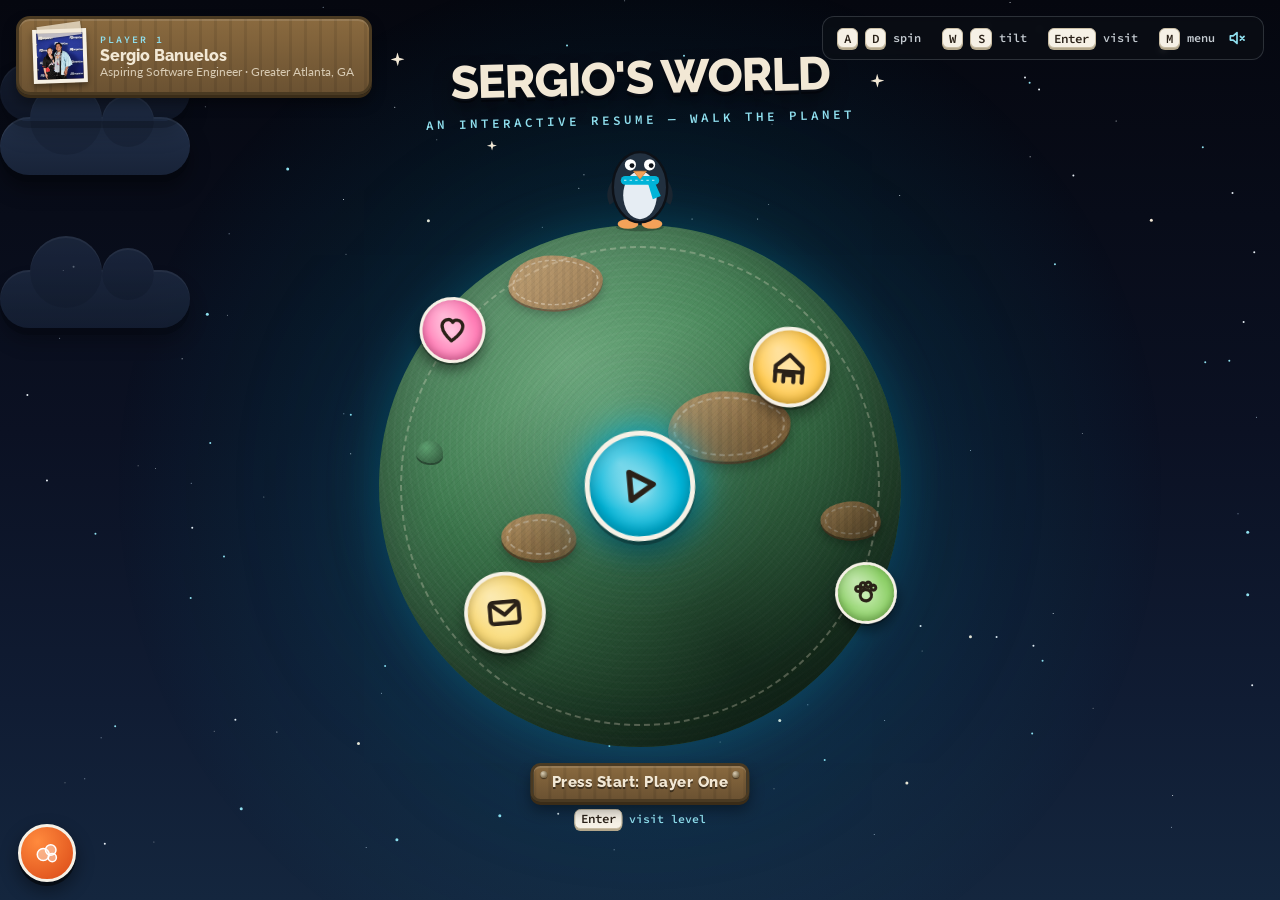
==== resume-world.html @ 4981cae7 "Wire live Formspree endpoint and update repo links to resume-v2 Co-Authored-By: Claude Fable 5 <nore" ====
<!DOCTYPE html>
<html lang="en">
<head>
  <meta charset="UTF-8" />
  <meta name="viewport" content="width=device-width, initial-scale=1.0" />
  <title>Sergio's World — An Interactive Résumé</title>
  <link rel="preconnect" href="https://fonts.googleapis.com" />
  <link rel="preconnect" href="https://fonts.gstatic.com" crossorigin />
  <link href="https://fonts.googleapis.com/css2?family=Raleway:wght@700;800&family=Lato:wght@400;700&family=Source+Code+Pro:wght@400;600&display=swap" rel="stylesheet" />
  <style>
  /* =====================================================
     SERGIO'S WORLD — a LittleBigPlanet-style resume menu
     Vanilla HTML/CSS/JS. One file. No frameworks.
     ===================================================== */

  :root {
    /* night sky */
    --sky-zenith: #05070f;
    --sky-mid: #0b1123;
    --sky-low: #101c33;
    --sky-horizon: #14263e;
    /* craft materials */
    --felt-light: #57a06b;
    --felt-mid: #3e7c4f;
    --felt-dark: #2f5d3c;
    --felt-deepest: #1f4029;
    --kraft-light: #c9a36b;
    --kraft-mid: #a5804f;
    --kraft-dark: #8a6a3f;
    --kraft-edge: #5c4629;
    --wood-light: #8a6a3f;
    --wood-dark: #6b5232;
    --wood-border: #4a3a22;
    --paper: #f6f1e6;
    --paper-aged: #f2e8d5;
    --thread: #efe3c8;
    --ink: #2a2118;
    --ink-soft: #4a3f30;
    /* brand */
    --accent-cyan: #00b4d8;
    --accent-light: #90e0ef;
    --text-primary: #e6edf3;
    --font-heading: 'Raleway', Verdana, sans-serif;
    --font-body: 'Lato', Arial, sans-serif;
    --font-mono: 'Source Code Pro', Consolas, monospace;
    /* geometry — the globe is a floating centerpiece */
    --globe-d: clamp(280px, 58vmin, 620px);   /* globe diameter */
    --gy: 54vh;                               /* globe center Y */
  }

  * { box-sizing: border-box; margin: 0; padding: 0; }

  html, body { height: 100%; }

  body {
    font-family: var(--font-body);
    color: var(--text-primary);
    background: linear-gradient(180deg, var(--sky-zenith) 0%, var(--sky-mid) 48%, var(--sky-low) 78%, var(--sky-horizon) 100%);
    overflow: hidden;
  }

  button { font: inherit; color: inherit; background: none; border: none; cursor: pointer; }
  img { max-width: 100%; display: block; }
  a { color: var(--accent-cyan); }

  .sr-only {
    position: absolute; width: 1px; height: 1px;
    overflow: hidden; clip: rect(0 0 0 0); white-space: nowrap;
  }

  /* ============ SKY ============ */

  .sky-glow {
    position: fixed; left: 50%; top: var(--gy);
    width: calc(var(--globe-d) * 2.1); height: calc(var(--globe-d) * 2.1);
    transform: translate(-50%, -50%);
    border-radius: 50%;
    background: radial-gradient(circle at 50% 50%, rgba(0,180,216,.20) 0%, rgba(0,180,216,.07) 42%, transparent 68%);
    pointer-events: none; z-index: 1;
  }

  .stars { position: fixed; inset: 0; pointer-events: none; z-index: 0; }
  .star-layer { position: absolute; top: 0; left: 0; border-radius: 50%; }
  .star-s { width: 1px; height: 1px; }
  .star-m { width: 2px; height: 2px; animation: twinkle 4.2s ease-in-out infinite alternate; }
  .star-l { width: 3px; height: 3px; animation: twinkle 3.1s ease-in-out -1.6s infinite alternate; }
  @keyframes twinkle { from { opacity: 1; } to { opacity: .5; } }

  .cloud {
    position: fixed; width: 190px; height: 58px; border-radius: 40px;
    background: linear-gradient(180deg, #223049 0%, #182338 100%);
    box-shadow: inset 0 2px 0 rgba(255,255,255,.07), 0 7px 0 rgba(5,8,15,.55), 0 14px 20px rgba(0,0,0,.35);
    pointer-events: none; z-index: 1;
  }
  .cloud::before, .cloud::after {
    content: ""; position: absolute; border-radius: 50%;
    background: inherit; box-shadow: inset 0 2px 0 rgba(255,255,255,.07);
  }
  .cloud::before { width: 72px; height: 72px; top: -34px; left: 30px; }
  .cloud::after  { width: 52px; height: 52px; top: -22px; right: 36px; }
  .cloud-1 { top: 13vh; animation: drift-1 95s linear -30s infinite; }
  .cloud-2 { top: 30vh; opacity: .7; animation: drift-2 140s linear -80s infinite; }
  .cloud-3 { top: 7vh;  opacity: .5; animation: drift-3 180s linear -120s infinite; }
  @keyframes drift-1 { from { transform: translate3d(-260px,0,0); } to { transform: translate3d(110vw,0,0); } }
  @keyframes drift-2 { from { transform: translate3d(-260px,0,0) scale(.65); } to { transform: translate3d(110vw,0,0) scale(.65); } }
  @keyframes drift-3 { from { transform: translate3d(-260px,0,0) scale(.45); } to { transform: translate3d(110vw,0,0) scale(.45); } }

  /* ============ WORLD SCENE (zooms on level entry) ============ */

  #scene { position: fixed; inset: 0; z-index: 2; touch-action: none; }
  body { overscroll-behavior: none; }

  /* ============ PLANET ============ */

  #planet {
    position: fixed;
    left: 50%; top: var(--gy);
    width: var(--globe-d); height: var(--globe-d);
    transform: translate(-50%, -50%);
    border-radius: 50%;
    overflow: hidden;   /* clips landmass decals to the sphere */
    background:
      repeating-radial-gradient(circle at 50% 42%, rgba(255,255,255,.028) 0 2px, transparent 2px 7px),
      radial-gradient(circle at 44% 36%, var(--felt-light) 0%, var(--felt-mid) 42%, var(--felt-dark) 68%, var(--felt-deepest) 100%);
    z-index: 2;
  }
  /* felt crosshatch weave */
  #planet::before {
    content: ""; position: absolute; inset: 0; border-radius: 50%;
    background:
      repeating-linear-gradient(45deg,  rgba(255,255,255,.02)  0 1px, transparent 1px 4px),
      repeating-linear-gradient(-45deg, rgba(0,0,0,.045) 0 1px, transparent 1px 4px);
    z-index: 3;
  }

  /* fixed lighting overlay — light source stays put while the surface spins */
  #planet-light {
    position: fixed;
    left: 50%; top: var(--gy);
    width: var(--globe-d); height: var(--globe-d);
    transform: translate(-50%, -50%);
    border-radius: 50%;
    pointer-events: none; z-index: 3;
    background:
      radial-gradient(circle at 36% 26%, rgba(255,255,255,.16), transparent 42%),
      radial-gradient(circle at 68% 82%, rgba(4,10,8,.55), transparent 60%);
    box-shadow:
      inset -2vmin -3vmin 9vmin rgba(3,9,6,.55),
      inset 2vmin 3vmin 8vmin rgba(255,255,255,.09),
      0 0 6vmin rgba(0,180,216,.22),
      0 0 20vmin rgba(0,180,216,.10);
  }
  /* stitched "equator" seam hint on the lighting layer */
  #planet-light::after {
    content: ""; position: absolute; inset: 4%; border-radius: 50%;
    border: 2px dashed rgba(242,232,213,.28);
  }

  /* cardboard landmass decals — positioned on the sphere by JS 3D projection */
  .geo {
    position: absolute; left: 0; top: 0;
    width: 26%; height: 15%;
    border-radius: 46% 54% 52% 48% / 58% 44% 56% 42%;
    background:
      repeating-linear-gradient(90deg, rgba(0,0,0,.06) 0 5px, transparent 5px 11px),
      linear-gradient(145deg, var(--kraft-light) 0%, var(--kraft-mid) 55%, var(--kraft-dark) 100%);
    box-shadow: 0 3px 0 var(--kraft-edge), 0 8px 14px rgba(0,0,0,.3);
    will-change: transform, opacity;
    pointer-events: none;
  }
  .geo::after {
    content: ""; position: absolute; inset: 6px;
    border-radius: inherit; border: 2px dashed rgba(242,232,213,.5);
  }
  .geo.small { width: 16%; height: 10%; border-radius: 55% 45% 48% 52% / 50% 55% 45% 50%; }
  .geo.bush {
    width: 7%; height: 6%;
    border-radius: 50% 50% 45% 55% / 60% 60% 40% 40%;
    background: radial-gradient(circle at 35% 30%, #57a06b, #2f5d3c 80%);
    box-shadow: 0 3px 0 rgba(3,9,6,.5);
  }
  .geo.bush::after { display: none; }

  /* ============ LEVEL MARKERS ============ */

  .marker {
    /* screen position + depth scale are written by the JS 3D projection */
    position: fixed; left: 0; top: 0; width: 0; height: 0; overflow: visible;
    will-change: transform, opacity;
    z-index: 5;
  }
  .sticker {
    --tilt: -4deg;
    --sz: clamp(58px, 10vmin, 92px);
    position: absolute; left: calc(var(--sz) / -2); top: calc(var(--sz) / -2);
    width: var(--sz); height: var(--sz);
    border-radius: 50%;
    display: grid; place-items: center;
    background:
      radial-gradient(circle at 32% 26%, rgba(255,255,255,.4), transparent 46%),
      radial-gradient(circle at 50% 55%, var(--lv-hi) 0%, var(--lv) 55%, var(--lv-deep) 130%);
    border: 4px solid var(--paper);
    box-shadow: 0 3px 0 rgba(0,0,0,.28), 0 10px 18px rgba(0,0,0,.45), inset 0 -5px 10px rgba(0,0,0,.2);
    /* scale via the independent `scale` property so the JS depth transform
       on the parent never re-triggers a transition */
    transition: scale .25s cubic-bezier(.34,1.56,.64,1), box-shadow .25s ease;
    transform: rotate(var(--tilt));
  }
  .marker:nth-of-type(odd)  .sticker { --tilt: -5deg; }
  .marker:nth-of-type(even) .sticker { --tilt: 4deg; }
  .marker:hover .sticker, .marker:focus-visible .sticker { scale: 1.12; }
  .marker:focus-visible .sticker { outline: 3px solid var(--accent-light); outline-offset: 3px; }
  .marker.active .sticker {
    scale: 1.18;
    box-shadow: 0 .35vmin 0 rgba(0,0,0,.28), 0 1.2vmin 2.2vmin rgba(0,0,0,.45),
                inset 0 -.6vmin 1.2vmin rgba(0,0,0,.2),
                0 0 3vmin var(--lv), 0 0 7vmin rgba(0,180,216,.35);
  }
  .sticker svg { width: 55%; height: 55%; }
  .sticker svg * { stroke: var(--ink); stroke-width: 2.4; stroke-linecap: round; stroke-linejoin: round; fill: none; }

  /* per-level accent trios */
  .marker[data-level="start"]    { --lv-hi:#90e0ef; --lv:#00b4d8; --lv-deep:#036e86; }
  .marker[data-level="foreman"]  { --lv-hi:#ffe3a1; --lv:#ffc94d; --lv-deep:#a8720e; }
  .marker[data-level="trail"]    { --lv-hi:#c4ecad; --lv:#8fd06a; --lv-deep:#4a8a2a; }
  .marker[data-level="wgu"]      { --lv-hi:#ffd9a1; --lv:#f4b860; --lv-deep:#9c6a1c; }
  .marker[data-level="dinero"]   { --lv-hi:#ffd485; --lv:#f3a712; --lv-deep:#9c6a06; }
  .marker[data-level="valorant"] { --lv-hi:#ff9aa4; --lv:#ff4655; --lv-deep:#a31220; }
  .marker[data-level="cerebrus"] { --lv-hi:#ffb391; --lv:#ff7847; --lv-deep:#ad3d14; }
  .marker[data-level="homebase"] { --lv-hi:#ffc2dd; --lv:#ff7eb6; --lv-deep:#c2417e; }
  .marker[data-level="contact"]  { --lv-hi:#fbe9a6; --lv:#f9d976; --lv-deep:#a37d18; }

  /* ============ PENGUIN ============ */

  #penguin {
    position: fixed; left: 50%; top: calc(var(--gy) - var(--globe-d) / 2 + 10px);
    transform: translate(-50%, -100%);
    z-index: 16; pointer-events: none;   /* above the JS marker range (max 15) */
    will-change: transform;
  }
  #pg-svg { width: 96px; height: auto; overflow: visible; }
  #pg-root { transform-origin: 60px 132px; }
  #pg-facing { transform-origin: 60px 84px; transition: transform .18s ease; }
  #pg-waddle { transform-origin: 60px 132px; animation: breathe 2.6s ease-in-out infinite; }
  #pg-waddle.walking { animation: waddle .7s linear infinite; }
  @keyframes breathe { 0%, 100% { transform: scale(1,1); } 50% { transform: scale(1.015,.985); } }
  @keyframes waddle {
    0%   { transform: rotate(-4deg) scale(1.03,.96); }
    25%  { transform: rotate(0deg)  scale(.97,1.04) translateY(-3px); }
    50%  { transform: rotate(4deg)  scale(1.03,.96); }
    75%  { transform: rotate(0deg)  scale(.97,1.04) translateY(-3px); }
    100% { transform: rotate(-4deg) scale(1.03,.96); }
  }
  #pg-flipper-l { transform-origin: 30px 72px; }
  #pg-flipper-r { transform-origin: 90px 72px; }
  .walking #pg-flipper-l { animation: flap-l .7s linear infinite; }
  .walking #pg-flipper-r { animation: flap-r .7s linear infinite; }
  @keyframes flap-l { 0%,100% { transform: rotate(-10deg); } 50% { transform: rotate(14deg); } }
  @keyframes flap-r { 0%,100% { transform: rotate(10deg); } 50% { transform: rotate(-14deg); } }
  #scarf-tail { transform-origin: 72px 80px; animation: scarf-sway 1.9s ease-in-out infinite alternate; }
  @keyframes scarf-sway { from { transform: rotate(-6deg); } to { transform: rotate(6deg); } }
  .lid { transform: scaleY(0); }

  /* prompt pill above penguin */
  #prompt {
    position: fixed; left: 50%; top: calc(var(--gy) + var(--globe-d) / 2 + 16px);
    transform: translateX(-50%) translateY(8px);
    opacity: 0; transition: opacity .18s ease-out, transform .18s ease-out;
    z-index: 17; pointer-events: none;   /* above markers and penguin */
    text-align: center;
  }
  #prompt.show { opacity: 1; transform: translateX(-50%) translateY(0); }
  .sign {
    position: relative; display: inline-block; padding: .45rem 1.15rem;
    font: 800 .95rem/1.25 var(--font-heading); letter-spacing: .5px;
    color: var(--paper-aged); text-shadow: 0 2px 0 rgba(0,0,0,.45);
    background:
      repeating-linear-gradient(90deg, rgba(0,0,0,.08) 0 3px, transparent 3px 15px),
      linear-gradient(180deg, var(--wood-light) 0%, var(--wood-dark) 100%);
    border: 3px solid var(--wood-border); border-radius: 10px;
    box-shadow: 0 3px 0 #3a2c18, 0 8px 14px rgba(0,0,0,.4), inset 0 2px 0 rgba(255,255,255,.12);
  }
  .sign::before, .sign::after {
    content: ""; position: absolute; top: 5px; width: 7px; height: 7px; border-radius: 50%;
    background: radial-gradient(circle at 35% 35%, #d9cdb4, #7a6a4d 70%);
    box-shadow: 0 1px 1px rgba(0,0,0,.5);
  }
  .sign::before { left: 7px; } .sign::after { right: 7px; }
  #prompt .hint { display: block; margin-top: .4rem; font: 600 .72rem var(--font-mono); color: var(--accent-light); }

  .key {
    display: inline-block; min-width: 1.7em; padding: .12em .45em; text-align: center;
    border-radius: 6px; background: var(--paper); color: var(--ink);
    border: 1px solid #c9bda4; box-shadow: 0 2px 0 #b3a78c;
    font: 600 .78rem var(--font-mono);
  }

  /* ============ HUD ============ */

  #hud-player {
    position: fixed; top: 16px; left: 16px; z-index: 10;
    display: flex; align-items: center; gap: .8rem;
    padding: .6rem .9rem;
    background:
      repeating-linear-gradient(90deg, rgba(0,0,0,.08) 0 3px, transparent 3px 15px),
      linear-gradient(180deg, var(--wood-light) 0%, var(--wood-dark) 100%);
    border: 3px solid var(--wood-border); border-radius: 14px;
    box-shadow: 0 3px 0 #3a2c18, 0 8px 14px rgba(0,0,0,.4), inset 0 2px 0 rgba(255,255,255,.12);
  }
  #hud-player .photo {
    position: relative; width: 54px; height: 54px; flex: none;
    border: 4px solid var(--paper); transform: rotate(-2deg);
    box-shadow: 0 3px 6px rgba(0,0,0,.4);
  }
  #hud-player .photo img { width: 100%; height: 100%; object-fit: cover; }
  #hud-player .tape {
    position: absolute; top: -9px; left: 50%; width: 44px; height: 13px;
    transform: translateX(-50%) rotate(-6deg);
    background: rgba(242,232,213,.75); box-shadow: 0 1px 2px rgba(0,0,0,.25);
  }
  #hud-player .tag { font: 600 .62rem var(--font-mono); letter-spacing: 2px; color: var(--accent-light); text-transform: uppercase; }
  #hud-player .name { font: 800 1rem var(--font-heading); color: var(--paper-aged); line-height: 1.2; }
  #hud-player .sub { font: 400 .72rem var(--font-body); color: rgba(242,232,213,.8); }

  #hud-hint {
    position: fixed; top: 16px; right: 16px; z-index: 10;
    display: flex; align-items: center; gap: .6rem;
    padding: .55rem .85rem;
    font: 600 .74rem var(--font-mono); color: rgba(230,237,243,.85);
    background: rgba(13,17,23,.55); border: 1px solid rgba(48,54,61,.9); border-radius: 12px;
    backdrop-filter: blur(3px);
  }
  #btn-sound { display: inline-flex; padding: .15rem; border-radius: 8px; }
  #btn-sound svg { width: 20px; height: 20px; stroke: var(--accent-light); stroke-width: 2; fill: none; stroke-linecap: round; stroke-linejoin: round; }
  #btn-sound .on-wave { display: none; }
  #btn-sound.on .on-wave { display: block; }
  #btn-sound.on .off-x { display: none; }
  #btn-sound:focus-visible { outline: 2px solid var(--accent-light); }

  /* ============ POPIT ============ */

  #popit-btn {
    position: fixed; left: 18px; bottom: max(18px, env(safe-area-inset-bottom)); z-index: 20;
    width: 58px; height: 58px; border-radius: 50%;
    background: radial-gradient(circle at 32% 28%, #ff8a3d, #e2571f 78%);
    border: 3px solid var(--paper);
    box-shadow: 0 4px 0 rgba(0,0,0,.5), 0 8px 18px rgba(0,0,0,.45);
    display: grid; place-items: center;
    transition: transform .18s cubic-bezier(.34,1.56,.64,1);
  }
  #popit-btn:hover, #popit-btn:focus-visible { transform: scale(1.08); }
  #popit-btn:focus-visible { outline: 3px solid var(--accent-light); outline-offset: 2px; }
  #popit-btn svg { width: 30px; height: 30px; }

  #popit {
    position: fixed; left: 18px; bottom: 90px; z-index: 21;
    width: min(360px, calc(100vw - 36px));
    max-height: min(66vh, 560px);
    display: flex; flex-direction: column;
    background: #2a3550; border-radius: 24px;
    box-shadow: 0 14px 40px rgba(0,0,0,.6);
    transform-origin: bottom left;
    transform: scale(.2); opacity: 0; pointer-events: none;
    visibility: hidden;
    transition: transform .3s cubic-bezier(.34,1.56,.64,1), opacity .2s ease, visibility 0s .3s;
  }
  #popit.open { transform: scale(1); opacity: 1; pointer-events: auto; visibility: visible; transition-delay: 0s, 0s, 0s; }
  #popit::before {
    content: ""; position: absolute; inset: 7px; border-radius: 18px;
    border: 2px dashed rgba(255,255,255,.3); pointer-events: none;
  }
  #popit::after {
    content: ""; position: absolute; left: 26px; bottom: -12px;
    border: 12px solid transparent; border-top-color: #2a3550; border-bottom: 0;
  }
  .popit-tabs { display: flex; gap: .5rem; padding: 1rem 1.1rem .4rem; }
  .popit-tab {
    font: 700 .78rem var(--font-heading); letter-spacing: .08em;
    color: rgba(230,237,243,.65); padding: .35rem .8rem; border-radius: 9px;
  }
  .popit-tab[aria-selected="true"] { background: rgba(0,180,216,.2); color: var(--accent-light); }
  .popit-tab:focus-visible { outline: 2px solid var(--accent-light); }
  .popit-body { padding: .6rem 1.1rem 1.1rem; overflow-y: auto; }
  .popit-group { font: 600 .62rem var(--font-mono); letter-spacing: 2px; color: rgba(144,224,239,.75); margin: .8rem 0 .45rem; }
  .popit-group:first-child { margin-top: .2rem; }
  .sk-row { display: flex; flex-wrap: wrap; gap: .45rem; }
  .sk {
    position: relative; padding: .3rem .95rem .3rem .65rem; border-radius: 10px;
    background: var(--paper); color: var(--ink);
    border: 3px solid #fff; box-shadow: 0 2px 0 rgba(0,0,0,.25);
    font: 700 .78rem var(--font-body);
    transition: transform .15s ease, box-shadow .15s ease;
  }
  .sk:nth-child(3n)   { transform: rotate(-2deg); }
  .sk:nth-child(3n+1) { transform: rotate(1.5deg); }
  .sk:nth-child(3n+2) { transform: rotate(-1deg); }
  .sk:hover { transform: rotate(0) scale(1.07); box-shadow: 0 6px 12px rgba(0,0,0,.35); }
  .sk i {
    position: absolute; top: 4px; right: 5px; display: flex; gap: 2px; font-style: normal;
  }
  .sk i b { width: 4px; height: 4px; border-radius: 50%; background: #c9bda4; }
  .sk[data-pips="1"] i b:nth-child(1),
  .sk[data-pips="2"] i b:nth-child(-n+2),
  .sk[data-pips="3"] i b { background: var(--accent-cyan); }
  .pip-legend { margin-top: .9rem; font: 400 .66rem var(--font-mono); color: rgba(230,237,243,.55); }
  .contact-list { display: grid; gap: .55rem; }
  .contact-list a {
    display: flex; align-items: center; gap: .7rem;
    padding: .6rem .8rem; border-radius: 12px; text-decoration: none;
    background: var(--paper); color: var(--ink);
    border: 3px solid #fff; box-shadow: 0 2px 0 rgba(0,0,0,.25);
    font: 700 .85rem var(--font-body);
    transition: transform .15s ease;
  }
  .contact-list a:hover, .contact-list a:focus-visible { transform: scale(1.03); }
  .contact-list svg { width: 20px; height: 20px; flex: none; stroke: var(--ink); stroke-width: 2; fill: none; stroke-linecap: round; stroke-linejoin: round; }
  .popit-foot { padding: 0 1.1rem 1rem; font: 400 .66rem var(--font-mono); color: rgba(230,237,243,.55); }

  /* ============ TOUCH CONTROLS ============ */

  #touch { position: fixed; left: 50%; bottom: max(16px, env(safe-area-inset-bottom)); transform: translateX(-50%);
    display: none; gap: 18px; align-items: center; z-index: 20; }
  @media (pointer: coarse), (max-width: 720px) { #touch { display: flex; } }
  .tbtn {
    width: 62px; height: 62px; border-radius: 50%;
    background: #1c2333; border: 3px solid #30363d;
    box-shadow: 0 4px 0 rgba(0,0,0,.55);
    display: grid; place-items: center;
    color: var(--accent-light); touch-action: none; user-select: none; -webkit-tap-highlight-color: transparent;
  }
  .tbtn:active { transform: translateY(3px); box-shadow: 0 1px 0 rgba(0,0,0,.55); }
  .tbtn svg { width: 26px; height: 26px; stroke: currentColor; stroke-width: 3; fill: none; stroke-linecap: round; stroke-linejoin: round; }
  #btn-enter { width: 74px; height: 74px; border-color: var(--accent-cyan); }
  #btn-enter[disabled] { opacity: .45; }

  /* ============ IRIS TRANSITION ============ */

  #iris {
    position: fixed; left: 0; top: 0; width: 24vmax; height: 24vmax;
    margin: -12vmax 0 0 -12vmax; border-radius: 50%;
    z-index: 90; pointer-events: none;
    background: repeating-conic-gradient(from 0deg, var(--lv, #00b4d8) 0 15deg, var(--lv-deep, #036e86) 15deg 30deg);
    box-shadow: inset 0 0 8vmax rgba(0,0,0,.45);
    transform: translate(var(--x, 50vw), var(--y, 50vh)) scale(0) rotate(0deg);
    opacity: 1;
  }
  #iris.open {
    transform: translate(var(--x), var(--y)) scale(16) rotate(90deg);
    transition: transform .55s cubic-bezier(.65,0,.35,1);
  }
  #iris.closing {
    transform: translate(var(--x), var(--y)) scale(0) rotate(0deg);
    transition: transform .45s cubic-bezier(.5,0,.75,.2);
  }
  #iris.fade { opacity: 0; transition: opacity .25s ease; }

  #scene.zoomed { transform: scale(1.1); opacity: .5; }
  #scene { transition: transform .55s cubic-bezier(.65,0,.35,1), opacity .55s ease; }

  /* ============ LEVEL LAYER ============ */

  #level-layer {
    position: fixed; inset: 0; z-index: 60;
    display: flex; align-items: center; justify-content: center;
    background: radial-gradient(circle at 50% 40%, #1c2333, #0d1117 78%);
  }
  #level-layer[hidden] { display: none; }

  .level-card {
    display: none;
    width: min(920px, 94vw); max-height: 88vh; overflow-y: auto; overflow-x: hidden;
    background: var(--paper); color: var(--ink-soft);
    border-radius: 18px; border: 3px dashed rgba(42,33,24,.25);
    box-shadow: 0 6px 0 rgba(0,0,0,.3), 0 30px 60px rgba(0,0,0,.6);
    transform: scale(.6) rotate(-2deg); opacity: 0;
  }
  .level-card.shown { display: block; }
  .level-card.in {
    transform: scale(1) rotate(0); opacity: 1;
    transition: transform .45s cubic-bezier(.34,1.56,.64,1), opacity .3s ease;
  }
  .level-card.out { transform: scale(.92); opacity: 0; transition: transform .2s ease-in, opacity .2s ease-in; }

  .lv-head {
    position: sticky; top: 0; z-index: 5;
    display: flex; align-items: center; gap: .8rem;
    padding: 1rem 1.2rem;
    background: linear-gradient(135deg, var(--lv-hi), var(--lv));
    color: var(--ink); border-radius: 15px 15px 0 0;
    border-bottom: 3px solid var(--lv-deep);
  }
  .lv-head .world-tag { font: 600 .66rem var(--font-mono); letter-spacing: 2px; text-transform: uppercase; opacity: .8; }
  .lv-head h2 { font: 800 clamp(1.25rem, 3.6vw, 1.9rem)/1.15 var(--font-heading); letter-spacing: -.5px; }
  .lv-head .grow { flex: 1; min-width: 0; }
  .lv-nav { display: flex; gap: .4rem; flex: none; }
  .lv-nav button, .lv-close {
    width: 40px; height: 40px; border-radius: 50%;
    background: var(--paper); border: 2px solid var(--lv-deep);
    display: grid; place-items: center; flex: none;
    box-shadow: 0 2px 0 rgba(0,0,0,.25);
    transition: transform .15s ease;
  }
  .lv-nav button:hover, .lv-close:hover { transform: scale(1.1); }
  .lv-nav button:focus-visible, .lv-close:focus-visible { outline: 3px solid var(--ink); }
  .lv-nav svg, .lv-close svg { width: 18px; height: 18px; stroke: var(--ink); stroke-width: 2.6; fill: none; stroke-linecap: round; stroke-linejoin: round; }

  .lv-body { padding: 1.3rem 1.4rem 1.6rem; }
  .lv-body p { margin-bottom: .9rem; font-size: 1rem; line-height: 1.7; max-width: 62ch; }
  .lv-body .lead { font-size: 1.06rem; }
  .lv-body h3 { font: 700 1.15rem var(--font-heading); color: var(--lv-deep); margin: 1.1rem 0 .5rem; }
  .lv-body ul { margin: 0 0 1rem 1.2rem; }
  .lv-body li { margin-bottom: .45rem; line-height: 1.55; }
  .lv-body a { color: var(--lv-deep); font-weight: 700; }

  .date-chip {
    display: inline-block; padding: .18rem .6rem; border-radius: 6px;
    font: 600 .74rem var(--font-mono);
    background: rgba(42,33,24,.08); color: var(--ink);
    border: 1px solid rgba(42,33,24,.18);
  }
  .chip-row { display: flex; flex-wrap: wrap; gap: .4rem; margin: .6rem 0 1rem; }
  .chip {
    padding: .22rem .7rem; border-radius: 14px;
    font: 600 .74rem var(--font-mono);
    background: var(--lv-hi); color: var(--ink); border: 2px solid #fff;
    box-shadow: 0 2px 0 rgba(0,0,0,.15);
  }

  /* stagger-in system */
  [data-stagger] { opacity: 0; transform: translateY(16px); }
  .staged [data-stagger] {
    opacity: 1; transform: none;
    transition: opacity .3s ease-out, transform .42s cubic-bezier(.22,1,.36,1);
    transition-delay: calc(var(--i, 0) * 80ms);
  }

  /* shared card props inside levels */
  .paper-card {
    background: #fff; border-radius: 12px; padding: 1rem 1.1rem; margin-bottom: 1rem;
    border: 2px solid rgba(42,33,24,.12);
    box-shadow: 0 3px 0 rgba(42,33,24,.12);
  }
  .polaroid {
    background: #fff; padding: 8px 8px 30px; display: inline-block;
    box-shadow: 0 6px 14px rgba(0,0,0,.3); position: relative;
  }
  .polaroid img { width: 100%; height: 150px; object-fit: cover; }
  .polaroid figcaption { font: 400 .72rem var(--font-mono); color: var(--ink-soft); text-align: center; margin-top: 8px; }
  .pin {
    position: absolute; top: -7px; left: 50%; width: 14px; height: 14px; margin-left: -7px;
    border-radius: 50%; background: radial-gradient(circle at 35% 30%, #ff8a8a, #b32020 75%);
    box-shadow: 0 2px 3px rgba(0,0,0,.4);
  }
  .shot-grid { display: grid; grid-template-columns: 1fr 1fr; gap: .8rem; margin: .8rem 0 1rem; }
  @media (max-width: 640px) { .shot-grid { grid-template-columns: 1fr; } }

  /* ===== START level ===== */
  .start-hero { display: flex; gap: 1.4rem; align-items: flex-start; flex-wrap: wrap; }
  .start-name { font: 800 clamp(1.7rem, 5vw, 2.7rem)/1.05 var(--font-heading); color: var(--ink); letter-spacing: -1px; margin: .4rem 0 .3rem; }
  .start-name span { display: inline-block; }
  .staged .start-name span { animation: letter-drop .7s cubic-bezier(.34,1.56,.64,1) both; animation-delay: calc(var(--i) * 55ms); }
  @keyframes letter-drop { from { transform: translateY(-40vh); opacity: 0; } 60% { opacity: 1; } to { transform: translateY(0); opacity: 1; } }
  .start-photo { width: 150px; flex: none; transform: rotate(-3deg); }
  .staged .start-photo { animation: swing-in 1.4s ease-out both; transform-origin: 50% -10%; }
  @keyframes swing-in { 0% { transform: rotate(-8deg); } 30% { transform: rotate(4deg); } 60% { transform: rotate(-4deg); } 100% { transform: rotate(-3deg); } }
  .flair-row { display: flex; flex-wrap: wrap; gap: .45rem; margin: .6rem 0 .9rem; }
  .media-row { display: flex; gap: 1rem; flex-wrap: wrap; margin-top: .6rem; }
  .crt {
    flex: 1 1 300px; background: var(--kraft-mid); padding: 14px 14px 10px; border-radius: 14px;
    border: 3px solid var(--kraft-edge); box-shadow: 0 4px 0 var(--kraft-edge);
  }
  .crt video { width: 100%; border-radius: 6px; background: #000; }
  .crt .dials { display: flex; gap: 8px; margin-top: 8px; justify-content: flex-end; }
  .crt .dials b { width: 12px; height: 12px; border-radius: 50%; background: radial-gradient(circle at 35% 30%, #e8d9bd, #6b5232 80%); }
  .cassette {
    flex: 1 1 240px; background: #fff; border-radius: 10px; padding: .9rem 1rem;
    border: 2px solid rgba(42,33,24,.15); box-shadow: 0 3px 0 rgba(42,33,24,.15);
  }
  .cassette audio { width: 100%; margin-top: .5rem; }
  .media-label { font: 600 .7rem var(--font-mono); letter-spacing: 1.5px; text-transform: uppercase; color: var(--ink-soft); }

  /* ===== FOREMAN level ===== */
  .caution-strip {
    height: 14px; border-radius: 4px; margin-bottom: 1rem;
    background: repeating-linear-gradient(45deg, #f7c948 0 16px, #23201a 16px 32px);
  }
  .crane-drop { position: relative; padding-top: 6px; }
  .crane-drop::before, .crane-drop::after {
    content: ""; position: absolute; top: -14px; width: 1px; height: 20px; background: rgba(42,33,24,.5);
  }
  .crane-drop::before { left: 22%; } .crane-drop::after { right: 22%; }
  .staged .crane-drop { animation: crane-lower 1.2s ease-out both; transform-origin: 50% -8px; }
  @keyframes crane-lower {
    0% { transform: translateY(-90px); opacity: 0; }
    55% { transform: translateY(0); opacity: 1; }
    70% { transform: rotate(2.2deg); } 85% { transform: rotate(-1.6deg); } 100% { transform: rotate(0); }
  }
  .blueprint {
    background: #1d3f6e; color: #ecf3ff; border-radius: 12px; padding: 1rem 1.1rem; margin-bottom: 1rem;
    background-image: linear-gradient(rgba(255,255,255,.09) 1px, transparent 1px), linear-gradient(90deg, rgba(255,255,255,.09) 1px, transparent 1px);
    background-size: 22px 22px;
    box-shadow: 0 4px 0 #12294a;
  }
  .blueprint h3 { color: #cfe3ff !important; }
  .blueprint li { color: #ecf3ff; }
  .clipboard { position: relative; }
  .clipboard::before {
    content: ""; position: absolute; top: -12px; left: 50%; width: 74px; height: 16px; margin-left: -37px;
    background: linear-gradient(180deg, #8f9aa8, #5d6874); border-radius: 5px;
    box-shadow: 0 2px 3px rgba(0,0,0,.3);
  }
  .roller { height: 10px; border-radius: 5px; background: linear-gradient(90deg, var(--lv), var(--lv-deep)); margin: .3rem 0 1rem; transform-origin: left; }
  .staged .roller { animation: roll-paint .9s ease-out both .5s; }
  @keyframes roll-paint { from { transform: scaleX(0); } to { transform: scaleX(1); } }

  /* ===== TRAIL level ===== */
  .trail-map { position: relative; }
  .paws { display: flex; gap: .55rem; margin: .6rem 0 1rem; flex-wrap: wrap; }
  .paw { width: 26px; height: 26px; }
  .paw svg { width: 100%; height: 100%; }
  .paw:nth-child(odd) { transform: rotate(-12deg) translateY(3px); }
  .paw:nth-child(even) { transform: rotate(12deg); }
  .staged .paw { animation: paw-stamp-even .26s ease-out both; animation-delay: calc(var(--i) * 110ms); }
  @keyframes paw-stamp-even { 0% { transform: rotate(12deg) scale(0); opacity: 0; } 70% { transform: rotate(12deg) scale(1.15); opacity: 1; } 100% { transform: rotate(12deg) scale(1); opacity: 1; } }
  .staged .paw:nth-child(odd) { animation-name: paw-stamp-odd; }
  @keyframes paw-stamp-odd { 0% { transform: rotate(-12deg) translateY(3px) scale(0); opacity: 0; } 70% { transform: rotate(-12deg) translateY(3px) scale(1.15); opacity: 1; } 100% { transform: rotate(-12deg) translateY(3px) scale(1); opacity: 1; } }
  .trail-shots { display: flex; gap: 1rem; flex-wrap: wrap; margin: .6rem 0 1rem; }
  .trail-shots .polaroid { flex: 1 1 200px; }

  /* ===== WGU level ===== */
  .desk-glow { background: radial-gradient(circle at 28% 8%, rgba(244,184,96,.28), transparent 55%); border-radius: 12px; padding: .2rem; }
  .sticky {
    display: inline-block; background: #f9e07f; color: var(--ink); padding: .55rem .8rem;
    font: 700 .82rem var(--font-body); transform: rotate(-2deg);
    box-shadow: 0 3px 6px rgba(0,0,0,.2); margin-bottom: 1rem;
  }
  .xp-row { display: grid; grid-template-columns: 130px 1fr 74px; align-items: center; gap: .7rem; margin-bottom: .55rem; }
  .xp-row .nm { font: 700 .85rem var(--font-body); color: var(--ink); }
  .xp-bar { height: 16px; border-radius: 8px; background: rgba(42,33,24,.12); overflow: hidden; border: 1px solid rgba(42,33,24,.15); }
  .xp-fill { height: 100%; border-radius: 8px; background: linear-gradient(90deg, var(--lv), var(--lv-deep)); transform: scaleX(0); transform-origin: left; }
  .staged .xp-fill { animation: xp-fill .8s ease-out both; animation-delay: calc(var(--i) * 150ms); }
  @keyframes xp-fill { from { transform: scaleX(0); } to { transform: scaleX(1); } }
  .xp-val { font: 600 .74rem var(--font-mono); color: var(--ink-soft); text-align: right; }
  .stamp {
    display: inline-block; padding: .2rem .55rem; border: 2.5px solid var(--lv-deep); border-radius: 6px;
    color: var(--lv-deep); font: 800 .68rem var(--font-heading); letter-spacing: 1px;
    transform: rotate(-8deg);
  }
  .staged .stamp { animation: stamp-slam .25s cubic-bezier(.6,-.28,.74,.05) both 1.7s; }
  @keyframes stamp-slam { from { transform: rotate(-8deg) scale(3); opacity: 0; } to { transform: rotate(-8deg) scale(1); opacity: 1; } }

  /* ===== DINERO level ===== */
  .picado { display: flex; gap: 6px; margin-bottom: 1.1rem; }
  .picado b {
    flex: 1; height: 34px;
    clip-path: polygon(0 0, 100% 0, 100% 68%, 87% 100%, 75% 68%, 62% 100%, 50% 68%, 38% 100%, 25% 68%, 13% 100%, 0 68%);
  }
  .picado b:nth-child(3n)   { background: #e4572e; }
  .picado b:nth-child(3n+1) { background: #f3a712; }
  .picado b:nth-child(3n+2) { background: #17bebb; }
  .staged .picado b { animation: picado-sway 3.4s ease-in-out infinite alternate; transform-origin: top center; animation-delay: calc(var(--i, 0) * .2s); }
  @keyframes picado-sway { from { transform: rotate(1.4deg); } to { transform: rotate(-1.4deg); } }
  .flip-wrap { perspective: 900px; margin-bottom: 1rem; }
  .flip {
    position: relative; height: 64px; transform-style: preserve-3d;
    transition: transform .6s cubic-bezier(.4,0,.2,1);
  }
  .flip.flipped { transform: rotateY(180deg); }
  .flip .face {
    position: absolute; inset: 0; display: flex; align-items: center; padding: 0 1.1rem;
    backface-visibility: hidden; -webkit-backface-visibility: hidden;
    border-radius: 12px; font: 700 1.05rem var(--font-heading); color: var(--ink);
    background: #fff; border: 2px solid rgba(42,33,24,.14); box-shadow: 6px 6px 0 rgba(228,87,46,.25);
  }
  .flip .face.es { transform: rotateY(180deg); }
  .coin {
    position: absolute; top: 8px; right: 18px; width: 46px; height: 46px; border-radius: 50%;
    background: radial-gradient(circle at 34% 28%, #f9d976, #c9932a 82%);
    border: 3px solid #a67614; z-index: 6;
    display: grid; place-items: center;
    font: 800 1.3rem var(--font-heading); color: #7a5708;
    opacity: 0; pointer-events: none;
  }
  .staged .coin { animation: coin-drop 2.2s ease-in both .3s; }
  @keyframes coin-drop {
    0% { transform: translateY(-40vh); opacity: 0; }
    28% { transform: translateY(0); opacity: 1; }
    38% { transform: translateY(-16%) scaleY(.92); }
    48% { transform: translateY(0); }
    56% { transform: translateY(-7%); }
    64% { transform: translateY(0); }
    100% { transform: translateX(38vw) translateY(4px) rotate(680deg); opacity: 0; }
  }

  /* ===== VALORANT level ===== */
  .val-panel {
    background: #0f1923; color: #dfe9f0; border-radius: 4px; padding: 1rem 1.1rem; margin-bottom: 1rem;
    clip-path: polygon(0 0, calc(100% - 18px) 0, 100% 18px, 100% 100%, 18px 100%, 0 calc(100% - 18px));
    position: relative;
  }
  .val-panel::after {
    content: ""; position: absolute; inset: 0; pointer-events: none;
    background: repeating-linear-gradient(0deg, rgba(255,255,255,.03) 0 2px, transparent 2px 4px);
  }
  .val-panel h3 { color: #53d5e0 !important; }
  .val-panel li, .val-panel p { color: #dfe9f0; }
  .status-chip {
    display: inline-block; font: 600 .72rem var(--font-mono); letter-spacing: 1.5px;
    color: #ff4655; border: 1px solid #ff4655; padding: .18rem .6rem; border-radius: 3px;
  }
  .status-chip::after { content: "_"; animation: cursor-blink 1s steps(2) infinite; }
  @keyframes cursor-blink { 50% { opacity: 0; } }
  .gauge-wrap { display: flex; align-items: center; gap: 1.2rem; flex-wrap: wrap; margin-bottom: 1rem; }
  .gauge { width: 190px; flex: none; }
  #needle { transform-origin: 90px 80px; transform: rotate(-78deg); }
  .staged #needle { animation: needle-whip 1.4s cubic-bezier(.34,1.56,.64,1) both .4s; }
  @keyframes needle-whip { from { transform: rotate(-78deg); } 80% { transform: rotate(70deg); } to { transform: rotate(64deg); } }
  .score-line { font: 600 .9rem var(--font-mono); color: #53d5e0; }
  .score-line b { font-size: 1.6rem; }

  /* ===== CEREBRUS level ===== */
  .boss-bar-wrap { margin-bottom: 1.2rem; }
  .boss-bar-label { display: flex; justify-content: space-between; font: 600 .72rem var(--font-mono); color: var(--ink-soft); margin-bottom: .3rem; }
  .boss-bar { position: relative; height: 22px; border-radius: 11px; background: rgba(42,33,24,.15); border: 2px solid rgba(42,33,24,.3); overflow: hidden; }
  .boss-fill { height: 100%; background: linear-gradient(90deg, #ff4655, #c22733); transform-origin: left; transform: scaleX(0); transition: transform .3s ease-in; }
  .boss-stamp {
    position: absolute; left: 50%; top: 50%; transform: translate(-50%,-50%) rotate(-6deg) scale(3); opacity: 0;
    font: 800 .8rem var(--font-heading); letter-spacing: 2px; color: #ff7847;
    border: 2.5px solid #ff7847; border-radius: 5px; padding: .1rem .5rem; background: rgba(255,255,255,.92);
    z-index: 3;
  }
  .boss-stamp.show { transform: translate(-50%,-50%) rotate(-6deg) scale(1); opacity: 1; transition: transform .25s cubic-bezier(.6,-.28,.74,.05), opacity .2s; }
  .medallions { display: flex; gap: .9rem; flex-wrap: wrap; margin: .4rem 0 1.2rem; }
  .medal { text-align: center; width: 108px; }
  .medal .orb {
    width: 64px; height: 64px; margin: 0 auto .4rem; border-radius: 50%;
    background: radial-gradient(circle at 35% 30%, #2b2b36, #1c1c22 80%);
    border: 3px solid #4e6cf5; display: grid; place-items: center;
    transition: box-shadow .3s ease, transform .3s ease;
  }
  .medal.gov .orb { border-color: #9b5cf6; width: 74px; height: 74px; }
  .medal .orb svg { width: 30px; height: 30px; stroke: #9fb3ff; stroke-width: 2; fill: none; stroke-linecap: round; stroke-linejoin: round; }
  .medal.lit .orb { box-shadow: 0 0 24px rgba(155,92,246,.8); transform: scale(1.08); }
  .medal .nm { font: 700 .72rem var(--font-body); color: var(--ink); }
  .medal .role { font: 400 .62rem var(--font-mono); color: var(--ink-soft); }
  .battle-log li { transition: color .3s ease, font-weight .3s ease; }
  .battle-log li.hit { color: var(--lv-deep); font-weight: 700; }
  .riveted { position: relative; border: 6px solid #2b2b33; border-radius: 8px; }
  .riveted img { border-radius: 2px; }
  .riveted::before, .riveted::after {
    content: ""; position: absolute; width: 6px; height: 6px; border-radius: 50%;
    background: radial-gradient(circle at 35% 30%, #cfd6e4, #6a7183 75%);
  }
  .riveted::before { top: -4px; left: -4px; }
  .riveted::after { top: -4px; right: -4px; }
  .riveted figcaption { font: 400 .7rem var(--font-mono); color: var(--ink-soft); padding: .35rem .2rem .15rem; }

  /* ===== HOMEBASE level ===== */
  .fairy { display: flex; justify-content: space-between; margin-bottom: 1rem; padding: 0 .4rem; border-top: 1px solid rgba(42,33,24,.25); }
  .fairy b { width: 9px; height: 9px; border-radius: 50%; margin-top: 5px; background: #f4b860; box-shadow: 0 0 8px #f4b860; }
  .fairy b:nth-child(even) { background: #ff7eb6; box-shadow: 0 0 8px #ff7eb6; margin-top: 12px; }
  .staged .fairy b { animation: fairy-glow 2.2s ease-in-out infinite alternate; animation-delay: calc(var(--i, 0) * .3s); }
  @keyframes fairy-glow { from { opacity: 1; } to { opacity: .45; } }
  .corkboard {
    background: #b58a5f; border: 10px solid #7a5a3a; border-radius: 10px;
    padding: 1.1rem; display: grid; grid-template-columns: repeat(auto-fit, minmax(160px, 1fr)); gap: 1rem;
    margin-bottom: 1.2rem;
  }
  .corkboard .polaroid:nth-child(1) { transform: rotate(-6deg); }
  .corkboard .polaroid:nth-child(2) { transform: rotate(3deg); }
  .corkboard .polaroid:nth-child(3) { transform: rotate(-2deg); }
  .corkboard .polaroid:nth-child(4) { transform: rotate(5deg); }
  .staged .corkboard .polaroid { animation: tumble .55s cubic-bezier(.34,1.56,.64,1) both; animation-delay: calc(var(--i) * 180ms); }
  @keyframes tumble { from { transform: translateY(-40vh) rotate(20deg) scale(1.1); opacity: 0; } to { opacity: 1; } }
  .save-tag { font: 600 .76rem var(--font-mono); letter-spacing: 2px; color: var(--lv-deep); }
  .staged .save-tag { animation: save-blink 1.6s steps(2) 2 both 1.1s; }
  @keyframes save-blink { 50% { opacity: 0; } }
  .save-diamond { display: inline-block; width: 12px; height: 12px; background: var(--lv); transform: rotate(45deg); margin-right: .45rem; }
  .staged .save-diamond { animation: diamond-pulse 2.4s ease-in-out infinite 2.8s; }
  @keyframes diamond-pulse { 0%,100% { transform: rotate(45deg) scale(1); } 50% { transform: rotate(45deg) scale(1.15); } }

  /* ===== CONTACT level ===== */
  .gold-banner {
    display: block; text-align: center; padding: .8rem 1rem; margin-bottom: 1.1rem;
    background: linear-gradient(180deg, #f9d976, #c9932a);
    border-radius: 12px; border: 2px dashed rgba(122,87,8,.55);
    font: 800 clamp(.95rem, 2.6vw, 1.25rem) var(--font-heading); letter-spacing: 1px; color: #4a3505;
  }
  .staged .gold-banner { animation: banner-drop .5s cubic-bezier(.34,1.56,.64,1) both; }
  @keyframes banner-drop { from { transform: translateY(-140%); opacity: 0; } to { transform: translateY(0); opacity: 1; } }
  .tally { list-style: none; margin: 0 0 1.1rem !important; }
  .tally li {
    font: 600 .88rem var(--font-mono); color: var(--ink);
    padding: .3rem 0; border-bottom: 1px dashed rgba(42,33,24,.2);
    display: flex; justify-content: space-between; gap: 1rem;
  }
  .staged .tally li { animation: tally-in .35s ease-out both; animation-delay: calc(var(--i) * 120ms + .45s); }
  @keyframes tally-in { from { transform: translateX(-40px); opacity: 0; } to { transform: none; opacity: 1; } }
  .quest-cols { display: grid; grid-template-columns: 1fr 1fr; gap: 1rem; margin-bottom: 1.1rem; }
  @media (max-width: 640px) { .quest-cols { grid-template-columns: 1fr; } }
  .big-contacts { display: flex; flex-wrap: wrap; gap: .7rem; }
  .big-contacts a {
    display: inline-flex; align-items: center; gap: .55rem;
    padding: .65rem 1.05rem; border-radius: 14px; text-decoration: none;
    background: #fff; color: var(--ink); font: 700 .9rem var(--font-body);
    border: 3px solid #fff; outline: 2px solid rgba(42,33,24,.15);
    box-shadow: 0 4px 0 rgba(42,33,24,.2);
    transition: transform .15s ease;
  }
  .big-contacts a:hover, .big-contacts a:focus-visible { transform: translateY(-3px); }
  .big-contacts svg { width: 19px; height: 19px; stroke: var(--ink); stroke-width: 2; fill: none; stroke-linecap: round; stroke-linejoin: round; }
  .big-contacts a.primary { background: var(--lv-hi); animation: invite-pulse 1.6s ease-in-out infinite alternate; }
  @keyframes invite-pulse { from { transform: scale(1); } to { transform: scale(1.05); } }
  .confetti-zone { position: absolute; inset: 0; overflow: hidden; pointer-events: none; border-radius: 18px; }
  .cf { position: absolute; top: -20px; width: 8px; height: 14px; opacity: 0; }
  .staged .cf { animation: cf-fall var(--dur) linear both var(--delay); }
  @keyframes cf-fall {
    0% { transform: translateY(0) rotate(0) translateX(0); opacity: 1; }
    80% { opacity: 1; }
    100% { transform: translateY(92vh) rotate(720deg) translateX(6vw); opacity: 0; }
  }

  /* ============ WORLD TITLE ============ */

  #world-title {
    position: fixed; top: 6vh; left: 50%; transform: translateX(-50%) rotate(-1.5deg);
    z-index: 1; text-align: center; pointer-events: none;  /* behind the scene: penguin occludes text, not vice versa */
    transition: opacity .8s ease;
  }
  #world-title h1 {
    font: 800 clamp(1.8rem, 5vw, 2.9rem)/1.05 var(--font-heading);
    color: var(--paper-aged); letter-spacing: -1px;
    text-shadow: 0 2px 0 #0a0e16, 0 4px 0 rgba(0,0,0,.35), 0 10px 18px rgba(0,0,0,.5);
  }
  #world-title p { font: 600 .8rem var(--font-mono); letter-spacing: 3px; text-transform: uppercase; color: var(--accent-light); margin-top: .5rem; }
  #world-title.faded { opacity: 0; }
  .sparkle {
    position: absolute; width: 14px; height: 14px; background: #f2e8d5;
    clip-path: polygon(50% 0%, 61% 39%, 100% 50%, 61% 61%, 50% 100%, 39% 61%, 0% 50%, 39% 39%);
    animation: spin-pulse 6s ease-in-out infinite;
  }
  @keyframes spin-pulse { 0%,100% { transform: rotate(0) scale(.8); } 50% { transform: rotate(45deg) scale(1.15); } }

  /* ============ RESPONSIVE ============ */

  @media (max-width: 720px) {
    :root { --globe-d: clamp(240px, 78vmin, 420px); --gy: 47vh; }
    #pg-svg { width: 64px; }
    #hud-hint .keys-hint { display: none; }
    #hud-player .sub { display: none; }
    .xp-row { grid-template-columns: 96px 1fr 60px; }
  }
  @media (max-width: 430px) {
    /* keep the Popit clear of the centered touch row */
    #popit-btn { bottom: max(96px, calc(env(safe-area-inset-bottom) + 82px)); }
    #popit { bottom: 164px; }
  }
  @media (max-width: 400px) {
    /* compress the 5-button touch row to fit 320px screens (44px+ tap targets kept) */
    #touch { gap: 10px; }
    .tbtn { width: 52px; height: 52px; }
    #btn-enter { width: 64px; height: 64px; }
  }
  @media (min-width: 721px) and (max-height: 760px) {
    /* short laptop viewports: smaller title, globe slightly lower */
    :root { --gy: 57vh; }
    #world-title h1 { font-size: clamp(1.5rem, 4vw, 2.2rem); }
  }
  @media (pointer: coarse) and (max-height: 700px) {
    /* landscape touch devices: keep the prompt clear of the touch row */
    #prompt { top: auto; bottom: calc(max(16px, env(safe-area-inset-bottom)) + 104px); }
  }

  /* ============ REDUCED MOTION ============ */

  @media (prefers-reduced-motion: reduce) {
    .star-m, .star-l, .cloud, #pg-waddle, #pg-waddle.walking,
    #scarf-tail, .staged .picado b, .staged .fairy b,
    .big-contacts a.primary, .staged .save-diamond,
    .sparkle, .status-chip::after,
    .walking #pg-flipper-l, .walking #pg-flipper-r { animation: none !important; }
    #scene { transition: none; }
    [data-stagger] { opacity: 1; transform: none; }
    .staged [data-stagger] { transition: none; }
    .staged .start-name span, .staged .start-photo, .staged .crane-drop, .staged .roller,
    .staged .paw, .staged .xp-fill, .staged .stamp, .staged .coin, .staged #needle,
    .staged .corkboard .polaroid, .staged .save-tag, .staged .gold-banner,
    .staged .tally li, .staged .cf { animation: none !important; }
    .xp-fill { transform: scaleX(1); }
    #needle { transform: rotate(64deg); }
    .stamp, .gold-banner, .tally li { opacity: 1; transform: none; }
    .coin, .cf { display: none; }
    #iris { display: none; }
    .level-card { transform: none; transition: none; }
    .level-card.in { transition: opacity .15s linear; }
  }
  html.paused * { animation-play-state: paused !important; }
  </style>
</head>
<body>

  <!-- SKY -->
  <div class="stars" aria-hidden="true">
    <div class="star-layer star-s" id="stars-s"></div>
    <div class="star-layer star-m" id="stars-m"></div>
    <div class="star-layer star-l" id="stars-l"></div>
  </div>
  <div class="sky-glow" aria-hidden="true"></div>
  <div class="cloud cloud-1" aria-hidden="true"></div>
  <div class="cloud cloud-2" aria-hidden="true"></div>
  <div class="cloud cloud-3" aria-hidden="true"></div>

  <noscript>
    <p style="position:fixed;top:40%;left:50%;transform:translate(-50%,-50%);z-index:99;background:#f6f1e6;color:#2a2118;padding:1.2rem 1.5rem;border-radius:12px;max-width:420px;text-align:center;font-family:Arial,sans-serif;">
      This interactive resume needs JavaScript to spin the planet.
      No worries &mdash; the classic version is at <a href="resume.html">resume.html</a>.
    </p>
  </noscript>
  <p id="a11y-help" class="sr-only">
    Interactive resume world. The globe rotates in all directions: left and right arrows (or A and D) spin it,
    up and down arrows (or W and S) tilt it. When a level sticker faces you, press Enter to open it,
    or use Tab to move between level buttons directly. Press Escape to close an open level.
    Press M to open the skills and contact menu.
  </p>
  <div class="sr-only" aria-live="polite" id="announcer"></div>

  <!-- WORLD TITLE -->
  <div id="world-title">
    <h1>SERGIO'S WORLD</h1>
    <p>An interactive resume &mdash; walk the planet</p>
    <span class="sparkle" style="left:-34px;top:-8px;"></span>
    <span class="sparkle" style="right:-30px;top:26px;animation-delay:-2.4s;"></span>
    <span class="sparkle" style="left:14%;bottom:-20px;animation-delay:-4.1s;width:10px;height:10px;"></span>
  </div>

  <!-- SCENE (zooms during transitions) -->
  <div id="scene" aria-describedby="a11y-help">

    <!-- PLANET (landmass decals are generated and projected by JS) -->
    <div id="planet" aria-hidden="true"></div>
    <div id="planet-light" aria-hidden="true"></div>

    <!-- LEVEL MARKERS (real buttons; positioned by the JS 3D projection) -->
    <div id="markers">
      <button class="marker" data-level="start" aria-label="Visit level: Press Start — Player One: Sergio">
        <span class="sticker" aria-hidden="true">
          <svg viewBox="0 0 24 24"><path d="M8 6 L18 12 L8 18 Z"/></svg>
        </span>
      </button>
      <button class="marker" data-level="foreman" aria-label="Visit level: World 1-1 The Scaffold Yard — Construction Foreman">
        <span class="sticker" aria-hidden="true">
          <svg viewBox="0 0 24 24"><path d="M4 21 V12 L12 5 L20 12 V21"/><path d="M4 15 H20"/><path d="M9 21 V17 H15 V21"/></svg>
        </span>
      </button>
      <button class="marker" data-level="trail" aria-label="Visit level: World 1-2 Chattahoochee Pack Run — Dog Walker and Trail Guide">
        <span class="sticker" aria-hidden="true">
          <svg viewBox="0 0 24 24"><circle cx="12" cy="14" r="4.4"/><circle cx="6.4" cy="8.6" r="1.9"/><circle cx="10.4" cy="5.9" r="1.9"/><circle cx="14.6" cy="5.9" r="1.9"/><circle cx="18.3" cy="8.6" r="1.9"/></svg>
        </span>
      </button>
      <button class="marker" data-level="wgu" aria-label="Visit level: World 2 The Skill Tree — WGU Computer Science">
        <span class="sticker" aria-hidden="true">
          <svg viewBox="0 0 24 24"><path d="M2 9 L12 4 L22 9 L12 14 Z"/><path d="M6 11.5 V16 C6 17.6 9 19 12 19 C15 19 18 17.6 18 16 V11.5"/><path d="M22 9 V15"/></svg>
        </span>
      </button>
      <button class="marker" data-level="dinero" aria-label="Visit level: Side Quest DineroClaro — bilingual financial literacy app">
        <span class="sticker" aria-hidden="true">
          <svg viewBox="0 0 24 24"><circle cx="12" cy="12" r="8.5"/><path d="M12 7.5 V16.5 M9.5 15 C9.5 16 10.5 16.6 12 16.6 C13.7 16.6 14.7 15.9 14.7 14.7 C14.7 11.9 9.6 12.9 9.6 9.9 C9.6 8.8 10.5 8 12 8 C13.4 8 14.3 8.6 14.4 9.5"/></svg>
        </span>
      </button>
      <button class="marker" data-level="valorant" aria-label="Visit level: Ranked Match — Valorant Performance Analyzer">
        <span class="sticker" aria-hidden="true">
          <svg viewBox="0 0 24 24"><circle cx="12" cy="12" r="8.5"/><circle cx="12" cy="12" r="3.2"/><path d="M12 3.5 V7 M12 17 V20.5 M3.5 12 H7 M17 12 H20.5"/></svg>
        </span>
      </button>
      <button class="marker" data-level="cerebrus" aria-label="Visit level: Boss Fight — CeREbrus, the four-headed agent platform">
        <span class="sticker" aria-hidden="true">
          <svg viewBox="0 0 24 24"><path d="M12 3 L14 8 L19 6 L17 11 L21 14 L16 15 L17 20 L12 17 L7 20 L8 15 L3 14 L7 11 L5 6 L10 8 Z"/></svg>
        </span>
      </button>
      <button class="marker" data-level="homebase" aria-label="Visit level: Home Base — McDonough, Georgia save point">
        <span class="sticker" aria-hidden="true">
          <svg viewBox="0 0 24 24"><path d="M12 20 C12 20 4.5 14.5 4.5 9.4 C4.5 6.6 6.6 4.8 8.9 4.8 C10.3 4.8 11.4 5.5 12 6.6 C12.6 5.5 13.7 4.8 15.1 4.8 C17.4 4.8 19.5 6.6 19.5 9.4 C19.5 14.5 12 20 12 20 Z"/></svg>
        </span>
      </button>
      <button class="marker" data-level="contact" aria-label="Visit level: New Game Plus — goals and contact">
        <span class="sticker" aria-hidden="true">
          <svg viewBox="0 0 24 24"><rect x="3.5" y="6" width="17" height="12.5" rx="2"/><path d="M4 7 L12 13.5 L20 7"/></svg>
        </span>
      </button>
    </div>

    <!-- PENGUIN -->
    <div id="penguin" aria-hidden="true">
      <svg id="pg-svg" viewBox="0 0 120 140">
        <g id="pg-root">
          <ellipse id="pg-shadow" cx="60" cy="134" rx="30" ry="5" fill="#000" opacity=".25"/>
          <g id="pg-facing">
            <g id="pg-waddle">
              <g id="pg-feet">
                <ellipse id="foot-l" cx="45" cy="130" rx="13" ry="6" fill="#f4a259"/>
                <ellipse id="foot-r" cx="75" cy="130" rx="13" ry="6" fill="#f4a259"/>
              </g>
              <path id="pg-flipper-l" d="M28,72 q-14,18 -6,34 q10,-4 14,-26 z" fill="#1a2530"/>
              <path id="pg-flipper-r" d="M92,72 q14,18 6,34 q-10,-4 -14,-26 z" fill="#1a2530"/>
              <ellipse id="pg-body" cx="60" cy="84" rx="34" ry="44" fill="#22303f" stroke="#0d1117" stroke-width="3"/>
              <ellipse id="pg-belly" cx="60" cy="94" rx="21" ry="30" fill="#e6edf3"/>
              <g id="pg-scarf">
                <rect x="36" y="70" width="48" height="11" rx="5.5" fill="#00b4d8"/>
                <path id="scarf-tail" d="M70,79 l6,20 l10,-4 l-8,-18 z" fill="#00b4d8"/>
                <line x1="40" y1="75.5" x2="80" y2="75.5" stroke="#90e0ef" stroke-width="1.5" stroke-dasharray="3 4"/>
              </g>
              <g id="pg-eye-l"><circle cx="48" cy="56" r="7" fill="#fff"/><circle cx="50" cy="57" r="3" fill="#0d1117"/><rect class="lid" x="41" y="49" width="14" height="14" rx="7" fill="#22303f" style="transform-origin:48px 49px"/></g>
              <g id="pg-eye-r"><circle cx="72" cy="56" r="7" fill="#fff"/><circle cx="74" cy="57" r="3" fill="#0d1117"/><rect class="lid" x="65" y="49" width="14" height="14" rx="7" fill="#22303f" style="transform-origin:72px 49px"/></g>
              <path id="pg-beak" d="M52,64 L68,64 L60,74 Z" fill="#f4a259" stroke="#c77f3a" stroke-width="1"/>
            </g>
          </g>
        </g>
      </svg>
    </div>

    <!-- PROMPT -->
    <div id="prompt">
      <span class="sign" id="prompt-name">Level</span>
      <span class="hint"><span class="key">Enter</span> visit level</span>
    </div>
  </div>

  <!-- HUD -->
  <div id="hud-player">
    <div class="photo"><span class="tape"></span><img src="media/profile.jpg" alt="Sergio Banuelos" width="54" height="54" /></div>
    <div>
      <div class="tag">Player 1</div>
      <div class="name">Sergio Banuelos</div>
      <div class="sub">Aspiring Software Engineer &middot; Greater Atlanta, GA</div>
    </div>
  </div>

  <div id="hud-hint">
    <span class="keys-hint"><span class="key">A</span> <span class="key">D</span> spin &nbsp; <span class="key">W</span> <span class="key">S</span> tilt &nbsp; <span class="key">Enter</span> visit &nbsp; <span class="key">M</span> menu</span>
    <button id="btn-sound" aria-label="Toggle sound effects" aria-pressed="false">
      <svg viewBox="0 0 24 24">
        <path d="M4 9.5 H7.5 L12 5.5 V18.5 L7.5 14.5 H4 Z"/>
        <path class="on-wave" d="M15.5 9 C17 10.5 17 13.5 15.5 15 M18 6.8 C20.6 9.4 20.6 14.6 18 17.2"/>
        <path class="off-x" d="M16 10 L20.5 14.5 M20.5 10 L16 14.5"/>
      </svg>
    </button>
  </div>

  <!-- POPIT -->
  <button id="popit-btn" aria-expanded="false" aria-controls="popit" aria-label="Open Popit menu: skills and contact">
    <svg viewBox="0 0 40 40" aria-hidden="true">
      <circle cx="15" cy="22" r="8" fill="rgba(255,255,255,.4)" stroke="#fff" stroke-width="2"/>
      <circle cx="25" cy="16" r="7" fill="rgba(255,255,255,.4)" stroke="#fff" stroke-width="2"/>
      <circle cx="27" cy="26" r="5.5" fill="rgba(255,255,255,.4)" stroke="#fff" stroke-width="2"/>
    </svg>
  </button>

  <div id="popit" role="dialog" aria-label="Skills and contact menu">
    <div class="popit-tabs" role="tablist">
      <button class="popit-tab" id="tab-stickers" role="tab" aria-selected="true" aria-controls="panel-stickers">STICKERS</button>
      <button class="popit-tab" id="tab-contact" role="tab" aria-selected="false" aria-controls="panel-contact">CONTACT</button>
    </div>
    <div class="popit-body" id="panel-stickers" role="tabpanel" aria-labelledby="tab-stickers">
      <div class="popit-group">Languages</div>
      <div class="sk-row">
        <span class="sk" data-pips="2">Python<i><b></b><b></b><b></b></i></span>
        <span class="sk" data-pips="2">JavaScript<i><b></b><b></b><b></b></i></span>
        <span class="sk" data-pips="1">TypeScript<i><b></b><b></b><b></b></i></span>
        <span class="sk" data-pips="1">SQL<i><b></b><b></b><b></b></i></span>
        <span class="sk" data-pips="3">HTML5<i><b></b><b></b><b></b></i></span>
        <span class="sk" data-pips="3">CSS3<i><b></b><b></b><b></b></i></span>
      </div>
      <div class="popit-group">Frameworks &amp; Runtime</div>
      <div class="sk-row">
        <span class="sk" data-pips="1">React<i><b></b><b></b><b></b></i></span>
        <span class="sk" data-pips="1">Node.js<i><b></b><b></b><b></b></i></span>
        <span class="sk" data-pips="1">Expo / React Native<i><b></b><b></b><b></b></i></span>
      </div>
      <div class="popit-group">AI &amp; APIs</div>
      <div class="sk-row">
        <span class="sk" data-pips="2">Claude API<i><b></b><b></b><b></b></i></span>
        <span class="sk" data-pips="1">Riot Games API<i><b></b><b></b><b></b></i></span>
        <span class="sk" data-pips="2">Google ADK<i><b></b><b></b><b></b></i></span>
        <span class="sk" data-pips="2">Gemini<i><b></b><b></b><b></b></i></span>
        <span class="sk" data-pips="2">RAG / Vector DB<i><b></b><b></b><b></b></i></span>
        <span class="sk" data-pips="2">REST APIs<i><b></b><b></b><b></b></i></span>
      </div>
      <div class="popit-group">Tools</div>
      <div class="sk-row">
        <span class="sk" data-pips="3">Git &amp; GitHub<i><b></b><b></b><b></b></i></span>
        <span class="sk" data-pips="3">VS Code<i><b></b><b></b><b></b></i></span>
        <span class="sk" data-pips="2">Vercel<i><b></b><b></b><b></b></i></span>
        <span class="sk" data-pips="1">AWS (Fundamentals)<i><b></b><b></b><b></b></i></span>
        <span class="sk" data-pips="2">Cloudflare Tunnel<i><b></b><b></b><b></b></i></span>
      </div>
      <p class="pip-legend">Pips: 3 = proficient &middot; 2 = intermediate &middot; 1 = developing</p>
    </div>
    <div class="popit-body" id="panel-contact" role="tabpanel" aria-labelledby="tab-contact" hidden>
      <div class="contact-list">
        <a href="mailto:sergiobanuelos03@gmail.com">
          <svg viewBox="0 0 24 24"><rect x="3" y="5.5" width="18" height="13" rx="2"/><path d="M4 7 L12 13 L20 7"/></svg>
          sergiobanuelos03@gmail.com
        </a>
        <a href="https://www.linkedin.com/in/sergio-banuelos-atl" target="_blank" rel="noopener">
          <svg viewBox="0 0 24 24"><path d="M9.5 10.5 C8 12 8 14.5 9.5 16 L12 18.5 C13.5 20 16 20 17.5 18.5 C19 17 19 14.5 17.5 13"/><path d="M14.5 13.5 C16 12 16 9.5 14.5 8 L12 5.5 C10.5 4 8 4 6.5 5.5 C5 7 5 9.5 6.5 11"/></svg>
          linkedin.com/in/sergio-banuelos-atl
        </a>
        <a href="https://github.com/SergioB03" target="_blank" rel="noopener">
          <svg viewBox="0 0 24 24"><path d="M9 5 L4 12 L9 19 M15 5 L20 12 L15 19"/></svg>
          github.com/SergioB03
        </a>
        <a href="resume.html">
          <svg viewBox="0 0 24 24"><path d="M6 3.5 H14 L18 7.5 V20.5 H6 Z"/><path d="M14 3.5 V7.5 H18"/><path d="M9 12 H15 M9 15.5 H15"/></svg>
          Prefer paper? Classic resume
        </a>
      </div>
      <p class="popit-foot">Greater Atlanta, GA &mdash; references available upon request</p>
    </div>
  </div>

  <!-- TOUCH CONTROLS -->
  <div id="touch" aria-hidden="false">
    <button class="tbtn" id="btn-left" aria-label="Spin left">
      <svg viewBox="0 0 24 24"><path d="M15 4 L7 12 L15 20"/></svg>
    </button>
    <button class="tbtn" id="btn-up" aria-label="Tilt up">
      <svg viewBox="0 0 24 24"><path d="M4 15 L12 7 L20 15"/></svg>
    </button>
    <button class="tbtn" id="btn-enter" aria-label="Enter level" disabled>
      <svg viewBox="0 0 24 24"><path d="M12 4 V14 M7 10 L12 15 L17 10"/><path d="M5 19 H19"/></svg>
    </button>
    <button class="tbtn" id="btn-down" aria-label="Tilt down">
      <svg viewBox="0 0 24 24"><path d="M4 9 L12 17 L20 9"/></svg>
    </button>
    <button class="tbtn" id="btn-right" aria-label="Spin right">
      <svg viewBox="0 0 24 24"><path d="M9 4 L17 12 L9 20"/></svg>
    </button>
  </div>

  <!-- IRIS -->
  <div id="iris" aria-hidden="true"></div>

  <!-- ============ LEVELS ============ -->
  <div id="level-layer" hidden>

    <!-- START -->
    <div class="level-card" data-level="start" role="dialog" aria-modal="true" aria-labelledby="t-start"
      style="--lv-hi:#90e0ef; --lv:#00b4d8; --lv-deep:#036e86;">
      <header class="lv-head">
        <div class="grow">
          <div class="world-tag">Title Screen</div>
          <h2 id="t-start" tabindex="-1">Press Start: Player One &mdash; Sergio</h2>
        </div>
        <nav class="lv-nav" aria-label="Level navigation">
          <button class="lv-prev" aria-label="Previous level"><svg viewBox="0 0 24 24"><path d="M15 4 L7 12 L15 20"/></svg></button>
          <button class="lv-next" aria-label="Next level"><svg viewBox="0 0 24 24"><path d="M9 4 L17 12 L9 20"/></svg></button>
          <button class="lv-close" aria-label="Close level and return to the planet"><svg viewBox="0 0 24 24"><path d="M6 6 L18 18 M18 6 L6 18"/></svg></button>
        </nav>
      </header>
      <div class="lv-body">
        <div class="start-hero">
          <figure class="polaroid start-photo" data-stagger style="--i:0">
            <img src="media/profile.jpg" alt="Sergio Banuelos" width="150" height="150" loading="lazy" decoding="async" style="height:150px" />
            <figcaption>PLAYER 1</figcaption>
          </figure>
          <div style="flex:1;min-width:240px;">
            <h3 class="start-name" aria-label="Sergio Banuelos">
              <span style="--i:0">S</span><span style="--i:1">E</span><span style="--i:2">R</span><span style="--i:3">G</span><span style="--i:4">I</span><span style="--i:5">O</span><span style="--i:6">&nbsp;</span><span style="--i:7">B</span><span style="--i:8">A</span><span style="--i:9">N</span><span style="--i:10">U</span><span style="--i:11">E</span><span style="--i:12">L</span><span style="--i:13">O</span><span style="--i:14">S</span>
            </h3>
            <p data-stagger style="--i:1"><strong>Aspiring Software Engineer</strong> &middot; Greater Atlanta, GA</p>
            <div class="flair-row" data-stagger style="--i:2">
              <span class="chip">Coding enthusiast</span>
              <span class="chip">Dog-hiker</span>
              <span class="chip">Ranked grinder</span>
            </div>
            <p class="lead" data-stagger style="--i:3">
              CS student at WGU with a foundation of hands-on leadership. I thrive when I am learning
              something new and building something meaningful alongside others.
            </p>
          </div>
        </div>
        <div class="media-row" data-stagger style="--i:4">
          <div class="crt">
            <span class="media-label" style="color:#f2e8d5">Video briefing</span>
            <video src="media/intro.mp4" controls preload="none" width="1280" height="720"></video>
            <div class="dials"><b></b><b></b></div>
            <details style="margin-top:.4rem;font-size:.78rem;color:#f2e8d5"><summary style="cursor:pointer;font-weight:700">Transcript</summary>
              <p style="margin:.4rem 0 0;color:#f2e8d5">Hey, I'm Sergio Banuelos &mdash; a Computer Science student at WGU and an aspiring software engineer in the Atlanta area. I spent years as a construction foreman managing crews of up to eight people, and I bring that same mindset to engineering. Lately I've been building real things: CeREbrus, a multi-agent enterprise platform built solo at a national AI hackathon on Google's Agent Development Kit and Gemini, deployed live during the competition; a Valorant performance analyzer that coaches the mental side of competitive play; and DineroClaro, a bilingual financial-literacy app built at a hackathon hosted by Georgia State. My goal: land my first software engineering role, keep shipping, and grow into a senior engineer. Thanks for watching.</p>
            </details>
          </div>
          <div class="cassette">
            <span class="media-label">Audio log</span>
            <audio src="media/intro.wav" controls preload="none"></audio>
            <p style="font-size:.8rem;margin:.5rem 0 0;">A half-minute introduction, straight from the player.</p>
            <details style="margin-top:.5rem;font-size:.8rem"><summary style="cursor:pointer;font-weight:700">Transcript</summary>
              <p style="margin:.4rem 0 0;font-size:.8rem">Hi, my name is Sergio Banuelos, and I'm an aspiring software engineer based in the greater Atlanta area, currently working toward my Bachelor of Science in Computer Science at Western Governors University. My path into tech isn't the traditional one &mdash; I spent years leading crews as a construction foreman, which taught me to communicate under pressure and keep a team moving toward a goal. Now I put that same drive into building software. Thanks for stopping by my portfolio.</p>
            </details>
          </div>
        </div>
        <p data-stagger style="--i:5; margin-top:1rem"><em>Use the arrows to walk the planet &mdash; nine stops tell the whole story.</em></p>
      </div>
    </div>

    <!-- FOREMAN -->
    <div class="level-card" data-level="foreman" role="dialog" aria-modal="true" aria-labelledby="t-foreman"
      style="--lv-hi:#ffe3a1; --lv:#ffc94d; --lv-deep:#7d550a;">
      <header class="lv-head">
        <div class="grow">
          <div class="world-tag">World 1-1</div>
          <h2 id="t-foreman" tabindex="-1">The Scaffold Yard</h2>
        </div>
        <nav class="lv-nav" aria-label="Level navigation">
          <button class="lv-prev" aria-label="Previous level"><svg viewBox="0 0 24 24"><path d="M15 4 L7 12 L15 20"/></svg></button>
          <button class="lv-next" aria-label="Next level"><svg viewBox="0 0 24 24"><path d="M9 4 L17 12 L9 20"/></svg></button>
          <button class="lv-close" aria-label="Close level and return to the planet"><svg viewBox="0 0 24 24"><path d="M6 6 L18 18 M18 6 L6 18"/></svg></button>
        </nav>
      </header>
      <div class="lv-body">
        <div class="caution-strip" aria-hidden="true"></div>
        <div class="paper-card crane-drop">
          <h3 style="margin-top:0">Construction Foreman &mdash; KS Pro Painters LLC</h3>
          <span class="date-chip">2021 &mdash; 2024 &middot; Atlanta, GA</span>
        </div>
        <div class="blueprint" data-stagger style="--i:1">
          <h3 style="margin-top:0">Stats earned</h3>
          <ul>
            <li>Crew led: up to <strong>8 commercial painters</strong> across multiple large-scale sites</li>
            <li>Delivery: on schedule and to specification, in a deadline-driven environment</li>
            <li>Injury record: <strong>zero</strong> &mdash; OSHA safety standards enforced on every site</li>
          </ul>
        </div>
        <div class="paper-card clipboard" data-stagger style="--i:2">
          <h3 style="margin-top:0">Daily quests</h3>
          <div class="roller" aria-hidden="true"></div>
          <ul>
            <li>Managed daily logistics &mdash; material procurement, safety compliance, and crew scheduling under pressure.</li>
            <li>Translated technical requirements from project managers and clients into actionable plans for the team.</li>
          </ul>
        </div>
        <p data-stagger style="--i:3"><em>Leadership was not a bullet point here &mdash; it was eight people, every morning.</em></p>
      </div>
    </div>

    <!-- TRAIL -->
    <div class="level-card" data-level="trail" role="dialog" aria-modal="true" aria-labelledby="t-trail"
      style="--lv-hi:#c4ecad; --lv:#8fd06a; --lv-deep:#4a8a2a;">
      <header class="lv-head">
        <div class="grow">
          <div class="world-tag">World 1-2</div>
          <h2 id="t-trail" tabindex="-1">Chattahoochee Pack Run</h2>
        </div>
        <nav class="lv-nav" aria-label="Level navigation">
          <button class="lv-prev" aria-label="Previous level"><svg viewBox="0 0 24 24"><path d="M15 4 L7 12 L15 20"/></svg></button>
          <button class="lv-next" aria-label="Next level"><svg viewBox="0 0 24 24"><path d="M9 4 L17 12 L9 20"/></svg></button>
          <button class="lv-close" aria-label="Close level and return to the planet"><svg viewBox="0 0 24 24"><path d="M6 6 L18 18 M18 6 L6 18"/></svg></button>
        </nav>
      </header>
      <div class="lv-body trail-map">
        <div class="paper-card" data-stagger style="--i:0">
          <h3 style="margin-top:0">Dog Walker &amp; Trail Guide &mdash; Chattahoochee Dog Hikes</h3>
          <span class="date-chip">October 2024 &mdash; Present &middot; Atlanta, GA</span>
        </div>
        <div class="paws" aria-hidden="true">
          <span class="paw" style="--i:0"><svg viewBox="0 0 24 24"><ellipse cx="12" cy="15" rx="5" ry="4.2" fill="#6b4f36"/><circle cx="6" cy="10" r="2" fill="#6b4f36"/><circle cx="10" cy="7.5" r="2" fill="#6b4f36"/><circle cx="14" cy="7.5" r="2" fill="#6b4f36"/><circle cx="18" cy="10" r="2" fill="#6b4f36"/></svg></span>
          <span class="paw" style="--i:1"><svg viewBox="0 0 24 24"><ellipse cx="12" cy="15" rx="5" ry="4.2" fill="#6b4f36"/><circle cx="6" cy="10" r="2" fill="#6b4f36"/><circle cx="10" cy="7.5" r="2" fill="#6b4f36"/><circle cx="14" cy="7.5" r="2" fill="#6b4f36"/><circle cx="18" cy="10" r="2" fill="#6b4f36"/></svg></span>
          <span class="paw" style="--i:2"><svg viewBox="0 0 24 24"><ellipse cx="12" cy="15" rx="5" ry="4.2" fill="#6b4f36"/><circle cx="6" cy="10" r="2" fill="#6b4f36"/><circle cx="10" cy="7.5" r="2" fill="#6b4f36"/><circle cx="14" cy="7.5" r="2" fill="#6b4f36"/><circle cx="18" cy="10" r="2" fill="#6b4f36"/></svg></span>
          <span class="paw" style="--i:3"><svg viewBox="0 0 24 24"><ellipse cx="12" cy="15" rx="5" ry="4.2" fill="#6b4f36"/><circle cx="6" cy="10" r="2" fill="#6b4f36"/><circle cx="10" cy="7.5" r="2" fill="#6b4f36"/><circle cx="14" cy="7.5" r="2" fill="#6b4f36"/><circle cx="18" cy="10" r="2" fill="#6b4f36"/></svg></span>
          <span class="paw" style="--i:4"><svg viewBox="0 0 24 24"><ellipse cx="12" cy="15" rx="5" ry="4.2" fill="#6b4f36"/><circle cx="6" cy="10" r="2" fill="#6b4f36"/><circle cx="10" cy="7.5" r="2" fill="#6b4f36"/><circle cx="14" cy="7.5" r="2" fill="#6b4f36"/><circle cx="18" cy="10" r="2" fill="#6b4f36"/></svg></span>
          <span class="paw" style="--i:5"><svg viewBox="0 0 24 24"><ellipse cx="12" cy="15" rx="5" ry="4.2" fill="#6b4f36"/><circle cx="6" cy="10" r="2" fill="#6b4f36"/><circle cx="10" cy="7.5" r="2" fill="#6b4f36"/><circle cx="14" cy="7.5" r="2" fill="#6b4f36"/><circle cx="18" cy="10" r="2" fill="#6b4f36"/></svg></span>
        </div>
        <div class="trail-shots">
          <figure class="polaroid" data-stagger style="--i:1"><span class="pin"></span>
            <img src="media/collage-trail.jpg" alt="A wooded trail along the Chattahoochee" width="640" height="480" loading="lazy" decoding="async" />
            <figcaption>The route</figcaption>
          </figure>
          <figure class="polaroid" data-stagger style="--i:2"><span class="pin"></span>
            <img src="media/collage-dog.jpg" alt="A dog on a hike" width="640" height="480" loading="lazy" decoding="async" />
            <figcaption>Party member: the pack</figcaption>
          </figure>
        </div>
        <div class="paper-card" data-stagger style="--i:3">
          <h3 style="margin-top:0">Quest log</h3>
          <ul>
            <li>Lead group hikes for dogs of varying breeds, sizes, and temperaments along Chattahoochee River trails.</li>
            <li>Collaborate with fellow trail guides to design safe, engaging, enriching outdoor experiences.</li>
            <li>Monitor health and behavioral cues in real time, making safety-first decisions on the move.</li>
            <li>Debrief owners after every session on progress, behavior, and health observations.</li>
          </ul>
        </div>
        <p data-stagger style="--i:4"><em>Squad management, IRL edition &mdash; reading a pack of temperaments at once is the best systems training there is.</em></p>
      </div>
    </div>

    <!-- WGU -->
    <div class="level-card" data-level="wgu" role="dialog" aria-modal="true" aria-labelledby="t-wgu"
      style="--lv-hi:#ffd9a1; --lv:#f4b860; --lv-deep:#7a5305;">
      <header class="lv-head">
        <div class="grow">
          <div class="world-tag">World 2</div>
          <h2 id="t-wgu" tabindex="-1">The Skill Tree &mdash; WGU</h2>
        </div>
        <nav class="lv-nav" aria-label="Level navigation">
          <button class="lv-prev" aria-label="Previous level"><svg viewBox="0 0 24 24"><path d="M15 4 L7 12 L15 20"/></svg></button>
          <button class="lv-next" aria-label="Next level"><svg viewBox="0 0 24 24"><path d="M9 4 L17 12 L9 20"/></svg></button>
          <button class="lv-close" aria-label="Close level and return to the planet"><svg viewBox="0 0 24 24"><path d="M6 6 L18 18 M18 6 L6 18"/></svg></button>
        </nav>
      </header>
      <div class="lv-body desk-glow">
        <div class="paper-card" data-stagger style="--i:0">
          <h3 style="margin-top:0">B.S. Computer Science &mdash; Western Governors University</h3>
          <span class="date-chip">2024 &mdash; Present &middot; Online</span>
        </div>
        <span class="sticky" data-stagger style="--i:1">Prereq cleared: Pebblebrook High School, Mableton GA &mdash; 2020</span>
        <div class="paper-card" data-stagger style="--i:2">
          <h3 style="margin-top:0">Coursework loaded</h3>
          <p style="margin-bottom:.4rem">Data Management Foundations &middot; Web Development Fundamentals &middot; Discrete Mathematics &middot; Software Engineering</p>
          <p style="margin-bottom:0;font-size:.9rem">Plus database design, ER modeling, normalization, and full-stack web development.</p>
        </div>
        <div class="paper-card" data-stagger style="--i:3">
          <h3 style="margin-top:0">XP bars <span class="stamp">Level up</span></h3>
          <div class="xp-row"><span class="nm">HTML5 / CSS3</span><div class="xp-bar"><div class="xp-fill" style="width:90%;--i:0"></div></div><span class="xp-val">Proficient &middot; 2y</span></div>
          <div class="xp-row"><span class="nm">Git &amp; GitHub</span><div class="xp-bar"><div class="xp-fill" style="width:90%;--i:1"></div></div><span class="xp-val">Proficient &middot; 2y</span></div>
          <div class="xp-row"><span class="nm">Python</span><div class="xp-bar"><div class="xp-fill" style="width:66%;--i:2"></div></div><span class="xp-val">Intermediate &middot; 2y</span></div>
          <div class="xp-row"><span class="nm">JavaScript</span><div class="xp-bar"><div class="xp-fill" style="width:66%;--i:3"></div></div><span class="xp-val">Intermediate &middot; 2y</span></div>
          <div class="xp-row"><span class="nm">React</span><div class="xp-bar"><div class="xp-fill" style="width:40%;--i:4"></div></div><span class="xp-val">Developing &middot; 1y</span></div>
          <div class="xp-row"><span class="nm">SQL</span><div class="xp-bar"><div class="xp-fill" style="width:40%;--i:5"></div></div><span class="xp-val">Developing &middot; 1y</span></div>
          <div class="xp-row"><span class="nm">Node.js</span><div class="xp-bar"><div class="xp-fill" style="width:40%;--i:6"></div></div><span class="xp-val">Developing &middot; 1y</span></div>
        </div>
        <div class="paper-card" data-stagger style="--i:4">
          <h3 style="margin-top:0">Bonus stage: this very site</h3>
          <p style="margin-bottom:0">
            The planet you are standing on is coursework &mdash; a <strong>frameworkless</strong> build in pure
            HTML, CSS, and vanilla JavaScript for WGU's Web Development classes, alongside the three-page
            classic portfolio. <a href="https://github.com/SergioB03/resume-v2" target="_blank" rel="noopener">github.com/SergioB03/resume-v2</a>
          </p>
        </div>
        <p data-stagger style="--i:5"><em>Every competency earned moves me closer to the engineer I am becoming.</em></p>
      </div>
    </div>

    <!-- DINERO -->
    <div class="level-card" data-level="dinero" role="dialog" aria-modal="true" aria-labelledby="t-dinero"
      style="--lv-hi:#ffd485; --lv:#f3a712; --lv-deep:#7a5305;">
      <header class="lv-head">
        <div class="grow">
          <div class="world-tag">Side Quest &middot; Co-op Mode</div>
          <h2 id="t-dinero" tabindex="-1">DineroClaro</h2>
        </div>
        <nav class="lv-nav" aria-label="Level navigation">
          <button class="lv-prev" aria-label="Previous level"><svg viewBox="0 0 24 24"><path d="M15 4 L7 12 L15 20"/></svg></button>
          <button class="lv-next" aria-label="Next level"><svg viewBox="0 0 24 24"><path d="M9 4 L17 12 L9 20"/></svg></button>
          <button class="lv-close" aria-label="Close level and return to the planet"><svg viewBox="0 0 24 24"><path d="M6 6 L18 18 M18 6 L6 18"/></svg></button>
        </nav>
      </header>
      <div class="lv-body" style="position:relative">
        <div class="coin" aria-hidden="true">$</div>
        <div class="picado" aria-hidden="true">
          <b style="--i:0"></b><b style="--i:1"></b><b style="--i:2"></b><b style="--i:3"></b><b style="--i:4"></b><b style="--i:5"></b><b style="--i:6"></b><b style="--i:7"></b>
        </div>
        <div class="flip-wrap" data-stagger style="--i:0">
          <div class="flip" id="dinero-flip">
            <div class="face">Clear money, clearly explained.</div>
            <div class="face es">Dinero claro, explicado claro.</div>
          </div>
        </div>
        <div class="chip-row" data-stagger style="--i:1">
          <span class="chip">VibraATL Hackathon &middot; Georgia State University</span>
          <span class="chip">Co-op build</span>
        </div>
        <div class="paper-card" data-stagger style="--i:2">
          <h3 style="margin-top:0">Mission</h3>
          <p style="margin-bottom:0">
            A cross-platform mobile app that empowers the underserved Hispanic community in Atlanta through
            financial literacy &mdash; track spending, understand cash flow, and learn core financial concepts
            in an accessible, culturally relevant way, bridging a gap left by traditional banking tools.
          </p>
        </div>
        <div class="paper-card" data-stagger style="--i:3">
          <h3 style="margin-top:0">Loadout</h3>
          <div class="chip-row" style="margin:.2rem 0 .6rem">
            <span class="chip">Expo (React Native)</span><span class="chip">TypeScript</span><span class="chip">Python</span><span class="chip">REST APIs</span><span class="chip">AI module</span>
          </div>
          <p style="margin-bottom:0;font-size:.9rem">Architected with separate app/, backend/, database/, services/, and ai/ layers for clean separation of concerns.</p>
        </div>
        <p data-stagger style="--i:4">
          <em>&ldquo;Proudest project so far.&rdquo;</em> &mdash;
          <a href="https://github.com/ullahasmat/DineroClaro" target="_blank" rel="noopener">github.com/ullahasmat/DineroClaro</a>
        </p>
      </div>
    </div>

    <!-- VALORANT -->
    <div class="level-card" data-level="valorant" role="dialog" aria-modal="true" aria-labelledby="t-valorant"
      style="--lv-hi:#ff9aa4; --lv:#ff4655; --lv-deep:#a31220;">
      <header class="lv-head">
        <div class="grow">
          <div class="world-tag">Ranked Match &middot; In Development</div>
          <h2 id="t-valorant" tabindex="-1">The Mental Game Analyzer</h2>
        </div>
        <nav class="lv-nav" aria-label="Level navigation">
          <button class="lv-prev" aria-label="Previous level"><svg viewBox="0 0 24 24"><path d="M15 4 L7 12 L15 20"/></svg></button>
          <button class="lv-next" aria-label="Next level"><svg viewBox="0 0 24 24"><path d="M9 4 L17 12 L9 20"/></svg></button>
          <button class="lv-close" aria-label="Close level and return to the planet"><svg viewBox="0 0 24 24"><path d="M6 6 L18 18 M18 6 L6 18"/></svg></button>
        </nav>
      </header>
      <div class="lv-body">
        <p data-stagger style="--i:0"><span class="status-chip">IN DEVELOPMENT</span></p>
        <div class="val-panel" data-stagger style="--i:1">
          <h3 style="margin-top:0">Origin story</h3>
          <p style="margin-bottom:0">
            This project is personal. I have been a ranked <strong>Valorant</strong> player for years &mdash;
            coaching tools obsess over aim and game sense while ignoring what actually wins matches:
            the <strong>mental game</strong>. So I am building the tool I wanted to exist.
          </p>
        </div>
        <div class="val-panel gauge-wrap" data-stagger style="--i:2">
          <div class="gauge">
            <svg viewBox="0 0 180 92" aria-hidden="true">
              <path d="M14 80 A76 76 0 0 1 51 15" stroke="#ff4655" stroke-width="12" fill="none" stroke-linecap="round"/>
              <path d="M58 11 A76 76 0 0 1 122 11" stroke="#f4b860" stroke-width="12" fill="none" stroke-linecap="round"/>
              <path d="M129 15 A76 76 0 0 1 166 80" stroke="#34a853" stroke-width="12" fill="none" stroke-linecap="round"/>
              <text x="14" y="91" font-size="8" fill="#8d99a6" font-family="monospace">TILTED</text>
              <text x="132" y="91" font-size="8" fill="#8d99a6" font-family="monospace">LOCKED IN</text>
              <line id="needle" x1="90" y1="80" x2="90" y2="22" stroke="#dfe9f0" stroke-width="4" stroke-linecap="round"/>
              <circle cx="90" cy="80" r="7" fill="#53d5e0"/>
            </svg>
          </div>
          <div>
            <p class="score-line">MENTAL SCORE <b id="mental-score">0</b>/100</p>
            <p style="margin-bottom:0;font-size:.92rem">Match telemetry + AI behavioral analysis surface <strong>tilt patterns</strong>, <strong>emotional triggers</strong>, and personalized recommendations between matches.</p>
          </div>
        </div>
        <div class="val-panel" data-stagger style="--i:3">
          <h3 style="margin-top:0">Loadout</h3>
          <ul style="margin-bottom:0">
            <li><strong>React</strong> front end; <strong>Python + Node.js</strong> service layer</li>
            <li><strong>Riot Games API</strong> for match telemetry; <strong>Claude API</strong> for context-aware coaching</li>
            <li><strong>Vector DB + RAG</strong> so insights stay grounded in the player's own history</li>
            <li>Cloud: AWS / Vercel &mdash; designed as a calling-card project for FAANG-level roles</li>
          </ul>
        </div>
        <figure class="polaroid" data-stagger style="--i:4"><span class="pin"></span>
          <img src="media/collage-gaming.jpg" alt="A competitive gaming setup" width="640" height="480" loading="lazy" decoding="async" />
          <figcaption>Field research: ranked queue</figcaption>
        </figure>
      </div>
    </div>

    <!-- CEREBRUS -->
    <div class="level-card" data-level="cerebrus" role="dialog" aria-modal="true" aria-labelledby="t-cerebrus"
      style="--lv-hi:#ffb391; --lv:#ff7847; --lv-deep:#ad3d14;">
      <header class="lv-head">
        <div class="grow">
          <div class="world-tag">Boss Fight &middot; Solo Builder</div>
          <h2 id="t-cerebrus" tabindex="-1">CeREbrus, the Four-Headed Agent</h2>
        </div>
        <nav class="lv-nav" aria-label="Level navigation">
          <button class="lv-prev" aria-label="Previous level"><svg viewBox="0 0 24 24"><path d="M15 4 L7 12 L15 20"/></svg></button>
          <button class="lv-next" aria-label="Next level"><svg viewBox="0 0 24 24"><path d="M9 4 L17 12 L9 20"/></svg></button>
          <button class="lv-close" aria-label="Close level and return to the planet"><svg viewBox="0 0 24 24"><path d="M6 6 L18 18 M18 6 L6 18"/></svg></button>
        </nav>
      </header>
      <div class="lv-body">
        <div class="boss-bar-wrap" data-stagger style="--i:0">
          <div class="boss-bar-label"><span>CeREbrus &mdash; Enterprise Retail Intelligence</span><span id="boss-pct">100%</span></div>
          <div class="boss-bar">
            <div class="boss-fill" id="boss-fill"></div>
            <span class="boss-stamp" id="boss-stamp">DEPLOYED</span>
          </div>
        </div>
        <p data-stagger style="--i:1">
          Built <strong>solo</strong> at lablab.ai's <strong>&ldquo;Transforming Enterprise Through AI&rdquo;</strong> hackathon:
          an enterprise retail intelligence platform on <strong>Google's Agent Development Kit (ADK)</strong> and <strong>Gemini</strong>.
        </p>
        <div class="medallions" data-stagger style="--i:2">
          <div class="medal"><div class="orb"><svg viewBox="0 0 24 24"><path d="M12 4 L19 8 V13 C19 17 16 19.5 12 21 C8 19.5 5 17 5 13 V8 Z"/></svg></div><div class="nm">Knowledge Guardian</div><div class="role">specialist</div></div>
          <div class="medal"><div class="orb"><svg viewBox="0 0 24 24"><circle cx="9" cy="9" r="4.5"/><path d="M3.5 20 C3.5 16 6 14.5 9 14.5 C12 14.5 14.5 16 14.5 20"/><path d="M16.5 4.8 A6.5 6.5 0 0 1 16.5 13.2"/></svg></div><div class="nm">Customer Intel</div><div class="role">specialist</div></div>
          <div class="medal"><div class="orb"><svg viewBox="0 0 24 24"><circle cx="6.5" cy="6.5" r="2.6"/><circle cx="17.5" cy="6.5" r="2.6"/><circle cx="12" cy="17" r="2.6"/><path d="M8.5 8.2 L10.8 14.8 M15.5 8.2 L13.2 14.8 M9 6.5 H15"/></svg></div><div class="nm">Synthesis</div><div class="role">specialist</div></div>
          <div class="medal gov"><div class="orb"><svg viewBox="0 0 24 24"><circle cx="12" cy="12" r="8.5"/><circle cx="12" cy="12" r="3"/><path d="M12 3.5 V6 M12 18 V20.5 M3.5 12 H6 M18 12 H20.5"/></svg></div><div class="nm">Governance</div><div class="role">compliance on every decision</div></div>
        </div>
        <p data-stagger style="--i:3; font-size:.86rem; margin-top:-.5rem"><em>Three heads, plus the head that keeps the heads in line.</em></p>
        <div class="paper-card" data-stagger style="--i:4">
          <h3 style="margin-top:0">Battle log</h3>
          <ul class="battle-log" id="battle-log">
            <li>Designed the full multi-agent architecture &mdash; three specialists under a Governance agent.</li>
            <li>Built the Python backend end to end.</li>
            <li>Deployed live during the competition via Cloudflare Tunnel.</li>
            <li>Concept to publicly reachable demo, inside the hackathon window.</li>
          </ul>
        </div>
        <div class="chip-row" data-stagger style="--i:5">
          <span class="chip">Google ADK</span><span class="chip">Gemini</span><span class="chip">Python</span><span class="chip">Cloudflare Tunnel</span>
        </div>
        <div class="shot-grid" data-stagger style="--i:6">
          <figure class="riveted">
            <img src="media/cerebrus-dashboard.png" alt="CeREbrus intelligence dashboard" width="2559" height="1270" loading="lazy" decoding="async" />
            <figcaption>Intelligence dashboard</figcaption>
          </figure>
          <figure class="riveted">
            <img src="media/cerebrus-query.png" alt="CeREbrus cross-domain query interface" width="2558" height="1265" loading="lazy" decoding="async" />
            <figcaption>Cross-domain agent query</figcaption>
          </figure>
        </div>
        <p data-stagger style="--i:7">Repository: <a href="https://github.com/SergioB03/CeRebrus" target="_blank" rel="noopener">github.com/SergioB03/CeRebrus</a></p>
      </div>
    </div>

    <!-- HOMEBASE -->
    <div class="level-card" data-level="homebase" role="dialog" aria-modal="true" aria-labelledby="t-homebase"
      style="--lv-hi:#ffc2dd; --lv:#ff7eb6; --lv-deep:#c2417e;">
      <header class="lv-head">
        <div class="grow">
          <div class="world-tag">Save Point</div>
          <h2 id="t-homebase" tabindex="-1">Home Base &mdash; McDonough, Georgia</h2>
        </div>
        <nav class="lv-nav" aria-label="Level navigation">
          <button class="lv-prev" aria-label="Previous level"><svg viewBox="0 0 24 24"><path d="M15 4 L7 12 L15 20"/></svg></button>
          <button class="lv-next" aria-label="Next level"><svg viewBox="0 0 24 24"><path d="M9 4 L17 12 L9 20"/></svg></button>
          <button class="lv-close" aria-label="Close level and return to the planet"><svg viewBox="0 0 24 24"><path d="M6 6 L18 18 M18 6 L6 18"/></svg></button>
        </nav>
      </header>
      <div class="lv-body">
        <div class="fairy" aria-hidden="true">
          <b style="--i:0"></b><b style="--i:1"></b><b style="--i:2"></b><b style="--i:3"></b><b style="--i:4"></b><b style="--i:5"></b><b style="--i:6"></b><b style="--i:7"></b><b style="--i:8"></b><b style="--i:9"></b>
        </div>
        <p class="save-tag" data-stagger style="--i:0"><span class="save-diamond" aria-hidden="true"></span>GAME SAVED</p>
        <div class="paper-card" data-stagger style="--i:1">
          <h3 style="margin-top:0">Party roster</h3>
          <p style="margin-bottom:0">My wife, <strong>four dogs, and four cats</strong> &mdash; two of the cats are rescues we could not turn away.</p>
        </div>
        <div class="paper-card" data-stagger style="--i:2">
          <h3 style="margin-top:0">Daily routine</h3>
          <p style="margin-bottom:0">
            Weekends start early on a Chattahoochee trail with the pack. Most weekday mornings I commute
            into Atlanta <em>on purpose</em> &mdash; the city is where I find my headspace, draw inspiration
            from the hustle, and make the connections that shape my career.
          </p>
        </div>
        <div class="paper-card" data-stagger style="--i:3">
          <h3 style="margin-top:0">Recharge</h3>
          <p style="margin-bottom:0">
            Ranked <strong>Valorant</strong> and <strong>Overwatch</strong> queues &mdash; read the situation, adapt,
            iterate, come back sharper. The same mindset I bring to engineering.
          </p>
        </div>
        <div class="corkboard">
          <figure class="polaroid" data-stagger style="--i:4"><span class="pin"></span>
            <img src="media/collage-atlanta.jpg" alt="Atlanta skyline" width="640" height="480" loading="lazy" decoding="async" />
            <figcaption>Atlanta &mdash; my headspace</figcaption>
          </figure>
          <figure class="polaroid" data-stagger style="--i:5"><span class="pin"></span>
            <img src="media/collage-city.jpg" alt="A downtown city street" width="640" height="480" loading="lazy" decoding="async" />
            <figcaption>City hustle</figcaption>
          </figure>
          <figure class="polaroid" data-stagger style="--i:6"><span class="pin"></span>
            <img src="media/collage-setup.jpg" alt="A gaming battlestation" width="640" height="480" loading="lazy" decoding="async" />
            <figcaption>Battlestation</figcaption>
          </figure>
          <figure class="polaroid" data-stagger style="--i:7"><span class="pin"></span>
            <img src="media/collage-dev.jpg" alt="A developer working on a laptop" width="640" height="480" loading="lazy" decoding="async" />
            <figcaption>Shipping code</figcaption>
          </figure>
        </div>
      </div>
    </div>

    <!-- CONTACT -->
    <div class="level-card" data-level="contact" role="dialog" aria-modal="true" aria-labelledby="t-contact"
      style="--lv-hi:#fbe9a6; --lv:#f9d976; --lv-deep:#7a5d10;">
      <header class="lv-head">
        <div class="grow">
          <div class="world-tag">New Game+</div>
          <h2 id="t-contact" tabindex="-1">The Google Run</h2>
        </div>
        <nav class="lv-nav" aria-label="Level navigation">
          <button class="lv-prev" aria-label="Previous level"><svg viewBox="0 0 24 24"><path d="M15 4 L7 12 L15 20"/></svg></button>
          <button class="lv-next" aria-label="Next level"><svg viewBox="0 0 24 24"><path d="M9 4 L17 12 L9 20"/></svg></button>
          <button class="lv-close" aria-label="Close level and return to the planet"><svg viewBox="0 0 24 24"><path d="M6 6 L18 18 M18 6 L6 18"/></svg></button>
        </nav>
      </header>
      <div class="lv-body" style="position:relative">
        <div class="confetti-zone" id="confetti-zone" aria-hidden="true"></div>
        <span class="gold-banner">LEVEL COMPLETE &mdash; NOW RECRUITING CO-OP PARTNERS</span>
        <ul class="tally">
          <li style="--i:0"><span>Crews led</span><span>8 painters &middot; zero injuries</span></li>
          <li style="--i:1"><span>Hackathons shipped</span><span>2 &mdash; lablab.ai (solo) + VibraATL</span></li>
          <li style="--i:2"><span>AI agents orchestrated</span><span>4</span></li>
          <li style="--i:3"><span>Dogs managed</span><span>beyond counting</span></li>
        </ul>
        <div class="quest-cols">
          <div class="paper-card" data-stagger style="--i:1">
            <h3 style="margin-top:0">Quest board: 1&ndash;2 years</h3>
            <ul style="margin-bottom:0">
              <li>Finish the WGU B.S. in Computer Science</li>
              <li>Ship the Valorant Performance Analyzer &mdash; <em>my calling card</em></li>
              <li>Land my first software engineering role</li>
            </ul>
          </div>
          <div class="paper-card" data-stagger style="--i:2">
            <h3 style="margin-top:0">Quest board: 3&ndash;5 years</h3>
            <ul style="margin-bottom:0">
              <li>Grow into a senior engineer others come to for perspective</li>
              <li>Build and lead high-performing teams &mdash; <em>great software is always a team sport</em></li>
              <li>Work at <strong>Google</strong> &mdash; &ldquo;not a vague dream: a specific, concrete goal I am actively engineering my career toward.&rdquo;</li>
            </ul>
          </div>
        </div>
        <div class="big-contacts" data-stagger style="--i:3">
          <a class="primary" href="mailto:sergiobanuelos03@gmail.com">
            <svg viewBox="0 0 24 24"><rect x="3" y="5.5" width="18" height="13" rx="2"/><path d="M4 7 L12 13 L20 7"/></svg>
            Email me
          </a>
          <a href="https://www.linkedin.com/in/sergio-banuelos-atl" target="_blank" rel="noopener">
            <svg viewBox="0 0 24 24"><path d="M9.5 10.5 C8 12 8 14.5 9.5 16 L12 18.5 C13.5 20 16 20 17.5 18.5 C19 17 19 14.5 17.5 13"/><path d="M14.5 13.5 C16 12 16 9.5 14.5 8 L12 5.5 C10.5 4 8 4 6.5 5.5 C5 7 5 9.5 6.5 11"/></svg>
            LinkedIn
          </a>
          <a href="https://github.com/SergioB03" target="_blank" rel="noopener">
            <svg viewBox="0 0 24 24"><path d="M9 5 L4 12 L9 19 M15 5 L20 12 L15 19"/></svg>
            GitHub
          </a>
          <a href="resume.html">
            <svg viewBox="0 0 24 24"><path d="M6 3.5 H14 L18 7.5 V20.5 H6 Z"/><path d="M14 3.5 V7.5 H18"/><path d="M9 12 H15 M9 15.5 H15"/></svg>
            Classic resume
          </a>
        </div>
        <p data-stagger style="--i:4; margin-top:1rem; font-size:.8rem">
          <span class="date-chip">Greater Atlanta, GA</span> &nbsp;
          <span class="date-chip">References available upon request</span>
        </p>
      </div>
    </div>

  </div>

  <script>
  (function () {
    'use strict';

    /* ================= config ================= */
    /* Each level lives at a (lat, lon) on the globe — three bands so both
       rotation axes matter. Story order = array order. */
    var LEVELS = [
      { id: 'start',    lat: 0,   lon: 0,   name: 'Press Start: Player One' },
      { id: 'foreman',  lat: 28,  lon: 42,  name: 'World 1-1: The Scaffold Yard' },
      { id: 'trail',    lat: -25, lon: 80,  name: 'World 1-2: Chattahoochee Pack Run' },
      { id: 'wgu',      lat: 40,  lon: 130, name: 'World 2: The Skill Tree' },
      { id: 'dinero',   lat: -35, lon: 165, name: 'Side Quest: DineroClaro' },
      { id: 'valorant', lat: 10,  lon: 205, name: 'Ranked Match: The Mental Game Analyzer' },
      { id: 'cerebrus', lat: -15, lon: 250, name: 'Boss Fight: CeREbrus' },
      { id: 'homebase', lat: 38,  lon: 290, name: 'Home Base: McDonough' },
      { id: 'contact',  lat: -30, lon: 322, name: 'New Game+: The Google Run' }
    ];
    /* decorative cardboard landmasses (avoid marker spots) */
    var GEOS = [
      { lat: 14,  lon: 22,  cls: '' },       { lat: -8,  lon: 60,  cls: 'small' },
      { lat: 30,  lon: 100, cls: '' },       { lat: -42, lon: 118, cls: 'bush' },
      { lat: 5,   lon: 145, cls: 'small' },  { lat: -18, lon: 190, cls: '' },
      { lat: 46,  lon: 208, cls: 'bush' },   { lat: 20,  lon: 235, cls: 'small' },
      { lat: -40, lon: 262, cls: '' },       { lat: 8,   lon: 300, cls: 'bush' },
      { lat: -12, lon: 335, cls: 'small' },  { lat: 56,  lon: 322, cls: '' }
    ];
    var ACCEL = 240, MAX_SPEED = 110, FRICTION = 4.0, STOP_EPS = 0.4, DT_MAX = 0.05;
    var ALIGN_IN = 16, ALIGN_OUT = 22;   /* degrees off front-center, with hysteresis */
    var RM = window.matchMedia('(prefers-reduced-motion: reduce)').matches;

    /* ================= dom ================= */
    var root = document.documentElement;
    var scene = document.getElementById('scene');
    var planet = document.getElementById('planet');
    var waddle = document.getElementById('pg-waddle');
    var facing = document.getElementById('pg-facing');
    var pgRoot = document.getElementById('pg-root');
    var prompt = document.getElementById('prompt');
    var promptName = document.getElementById('prompt-name');
    var announcer = document.getElementById('announcer');
    var worldTitle = document.getElementById('world-title');
    var iris = document.getElementById('iris');
    var levelLayer = document.getElementById('level-layer');
    var btnEnter = document.getElementById('btn-enter');
    var markers = {};
    LEVELS.forEach(function (lv) {
      markers[lv.id] = document.querySelector('.marker[data-level="' + lv.id + '"]');
    });

    /* ================= state ================= */
    var state = 'WORLD';            /* WORLD | ENTERING | LEVEL | EXITING */
    var yaw = 0, pitch = 0;         /* globe orientation, degrees */
    var vy = 0, vp = 0;             /* angular velocities, deg/s */
    var last = 0, rafId = null;
    var held = { left: false, right: false, up: false, down: false };
    var lastFacing = 1;
    var activeId = null;
    var currentLevel = null;
    var springTarget = null;
    var openerBtn = null;
    var popitOpen = false;
    var titleFaded = false;
    var soundOn = false;
    var audioCtx = null;
    var walkingClass = false;
    var geoEls = [];
    var cx = 0, cy = 0, rpx = 0;    /* globe center + radius in px, cached */

    /* ================= helpers ================= */
    function clamp(x, lo, hi) { return x < lo ? lo : x > hi ? hi : x; }
    function wrap180(a) { return ((a % 360) + 540) % 360 - 180; }
    function rad(d) { return d * Math.PI / 180; }
    function levelIndex(id) {
      for (var i = 0; i < LEVELS.length; i++) if (LEVELS[i].id === id) return i;
      return -1;
    }
    function announce(msg) { announcer.textContent = msg; }

    /* ================= 3D projection =================
       Orientation = pitch(X-axis) * yaw(Y-axis) applied to the unit sphere.
       A point faces the viewer when its rotated z approaches 1.
       Alignment targets: yaw = -lon, pitch = +lat. */
    function project(lat, lon) {
      var la = rad(lat), lo = rad(lon);
      var x0 = Math.cos(la) * Math.sin(lo);
      var y0 = Math.sin(la);
      var z0 = Math.cos(la) * Math.cos(lo);
      var cYw = Math.cos(rad(yaw)), sYw = Math.sin(rad(yaw));
      var x1 = x0 * cYw + z0 * sYw;
      var z1 = -x0 * sYw + z0 * cYw;
      var cP = Math.cos(rad(pitch)), sP = Math.sin(rad(pitch));
      var y2 = y0 * cP - z1 * sP;
      var z2 = y0 * sP + z1 * cP;
      return { x: x1, y: y2, z: z2 };
    }
    function frontAngle(lv) {
      /* degrees between marker and the viewer-facing pole */
      var p = project(lv.lat, lv.lon);
      return Math.acos(clamp(p.z, -1, 1)) * 180 / Math.PI;
    }

    function measure() {
      /* transform-independent: getBoundingClientRect would bake in the scene's
         1.1x level-zoom if called while a card is open, detaching the markers */
      rpx = planet.clientWidth / 2;
      cx = window.innerWidth / 2;                 /* planet is centered at left:50% */
      cy = planet.offsetTop;                      /* top: var(--gy), translate(-50%,-50%) → center = used top */
    }

    function render() {
      var localR = planet.clientWidth / 2;
      LEVELS.forEach(function (lv) {
        var p = project(lv.lat, lv.lon);
        var sx = cx + p.x * rpx * 0.97;
        var sy = cy - p.y * rpx * 0.97;
        var s = 0.62 + 0.42 * p.z;
        var m = markers[lv.id];
        m.style.transform = 'translate(' + sx.toFixed(1) + 'px,' + sy.toFixed(1) + 'px) scale(' + s.toFixed(3) + ')';
        m.style.opacity = clamp((p.z + 0.18) / 0.3, 0, 1).toFixed(2);
        m.style.zIndex = p.z < 0 ? 1 : (5 + Math.round(p.z * 10));
        m.style.pointerEvents = p.z < 0 ? 'none' : '';
      });
      geoEls.forEach(function (g) {
        var p = project(g.lat, g.lon);
        if (p.z < 0.02) { g.el.style.opacity = '0'; return; }
        var gx = localR + p.x * localR * 0.94;
        var gy = localR - p.y * localR * 0.94;
        var s = (0.55 + 0.5 * p.z) * 0.9;
        g.el.style.transform = 'translate(' + gx.toFixed(1) + 'px,' + gy.toFixed(1) + 'px) translate(-50%,-50%) scale(' + s.toFixed(3) + ')';
        g.el.style.opacity = clamp((p.z - 0.02) / 0.25, 0, 1).toFixed(2);
      });
    }

    /* ================= stars (deterministic scatter) ================= */
    function frac(x) { return x - Math.floor(x); }
    function buildStars(el, count, colors, seed) {
      var parts = [];
      for (var i = 0; i < count; i++) {
        var x = frac(Math.sin(seed + i * 12.9898) * 43758.5453) * 100;
        var y = frac(Math.sin(seed + i * 78.233) * 12543.2331) * 96;
        parts.push(x.toFixed(2) + 'vw ' + y.toFixed(2) + 'vh ' + colors[i % colors.length]);
      }
      el.style.boxShadow = parts.join(',');
    }
    buildStars(document.getElementById('stars-s'), 70, ['#e6edf3', '#9fb3c8', '#8b949e'], 1);
    buildStars(document.getElementById('stars-m'), 42, ['#e6edf3', '#90e0ef'], 7);
    buildStars(document.getElementById('stars-l'), 20, ['#f2e8d5', '#90e0ef'], 13);

    /* landmass decals */
    GEOS.forEach(function (g) {
      var el = document.createElement('div');
      el.className = 'geo ' + g.cls;
      planet.appendChild(el);
      geoEls.push({ lat: g.lat, lon: g.lon, el: el });
    });

    /* ================= sound (tiny WebAudio blips) ================= */
    function blip(freq, dur) {
      if (!soundOn) return;
      try {
        if (!audioCtx) audioCtx = new (window.AudioContext || window.webkitAudioContext)();
        var o = audioCtx.createOscillator();
        var g = audioCtx.createGain();
        o.type = 'sine'; o.frequency.value = freq;
        g.gain.setValueAtTime(0.08, audioCtx.currentTime);
        g.gain.exponentialRampToValueAtTime(0.0001, audioCtx.currentTime + dur);
        o.connect(g); g.connect(audioCtx.destination);
        o.start(); o.stop(audioCtx.currentTime + dur);
      } catch (e) { /* audio unavailable — stay silent */ }
    }
    var btnSound = document.getElementById('btn-sound');
    btnSound.addEventListener('click', function () {
      soundOn = !soundOn;
      btnSound.classList.toggle('on', soundOn);
      btnSound.setAttribute('aria-pressed', String(soundOn));
      if (soundOn) blip(880, .07);
    });

    /* ================= penguin blink ================= */
    function scheduleBlink() {
      setTimeout(function () {
        document.querySelectorAll('.lid').forEach(function (lid) {
          lid.animate(
            [{ transform: 'scaleY(0)' }, { transform: 'scaleY(1)', offset: .4 }, { transform: 'scaleY(1)', offset: .6 }, { transform: 'scaleY(0)' }],
            { duration: 180 }
          );
        });
        scheduleBlink();
      }, 2800 + Math.random() * 2800);
    }
    if (!RM) scheduleBlink();

    /* ================= rotation loop ================= */
    function nearestId() {
      var best = null, bestA = 1e9;
      LEVELS.forEach(function (lv) {
        var a = frontAngle(lv);
        if (a < bestA) { bestA = a; best = lv.id; }
      });
      return best;
    }

    function updateAlignment() {
      var best = null, bestA = 1e9;
      LEVELS.forEach(function (lv) {
        var a = frontAngle(lv);
        if (a < bestA) { bestA = a; best = lv.id; }
      });
      var next = activeId;
      if (activeId && frontAngle(LEVELS[levelIndex(activeId)]) > ALIGN_OUT) next = null;
      if (!next && bestA <= ALIGN_IN) next = best;
      if (next !== activeId) {
        if (activeId && markers[activeId]) markers[activeId].classList.remove('active');
        activeId = next;
        if (activeId) {
          markers[activeId].classList.add('active');
          promptName.textContent = LEVELS[levelIndex(activeId)].name;
          prompt.classList.add('show');
          btnEnter.disabled = false;
          announce(LEVELS[levelIndex(activeId)].name + '. Press Enter to visit.');
          blip(880, .06);
        } else {
          prompt.classList.remove('show');
          btnEnter.disabled = true;
        }
      }
    }

    function syncPenguin() {
      var speed = Math.abs(vy) + Math.abs(vp);
      var walking = speed > 8;
      if (walking !== walkingClass) {
        walkingClass = walking;
        waddle.classList.toggle('walking', walking);
        if (!walking) waddle.style.animationDuration = '';
      }
      if (walking) {
        waddle.style.animationDuration = clamp(0.9 - (speed / MAX_SPEED) * 0.45, 0.45, 0.9) + 's';
        var f = vy < -1 ? 1 : vy > 1 ? -1 : lastFacing; /* story-forward = right */
        if (f !== lastFacing) { lastFacing = f; facing.style.transform = 'scaleX(' + f + ')'; }
      }
    }

    function tick(now) {
      var dt = Math.min((now - last) / 1000, DT_MAX); last = now;
      var dirY = (held.left ? 1 : 0) - (held.right ? 1 : 0);
      var dirP = (held.up ? 1 : 0) - (held.down ? 1 : 0);
      var springing = false;
      if (state === 'WORLD' && !popitOpen && (dirY !== 0 || dirP !== 0)) {
        springTarget = null;
        /* clamp only the increment — a faster fling keeps its overspeed */
        vy = clamp(vy + dirY * ACCEL * dt, Math.min(-MAX_SPEED, vy), Math.max(MAX_SPEED, vy));
        vp = clamp(vp + dirP * ACCEL * dt, Math.min(-MAX_SPEED, vp), Math.max(MAX_SPEED, vp));
        if (!titleFaded) { titleFaded = true; worldTitle.classList.add('faded'); }
      } else {
        springing = applySpringBoth(dt);
        if (!springing) {
          vy *= Math.exp(-FRICTION * dt);
          vp *= Math.exp(-FRICTION * dt);
          if (Math.abs(vy) < STOP_EPS) vy = 0;
          if (Math.abs(vp) < STOP_EPS) vp = 0;
        }
      }
      yaw = wrap180(yaw + vy * dt);
      /* pitch is CLAMPED, never wrapped: past ~90deg every marker gains a second
         front-facing pose and the horizontal controls invert — ±60 covers all
         marker latitudes (max |lat| = 40) while keeping the math single-valued */
      pitch = clamp(pitch + vp * dt, -60, 60);
      if (pitch === -60 || pitch === 60) vp = 0;
      render();
      updateAlignment();
      syncPenguin();
      if (vy === 0 && vp === 0 && dirY === 0 && dirP === 0 && !springTarget && !springing) { rafId = null; return; }
      rafId = requestAnimationFrame(tick);
    }

    /* two-axis critically damped spring toward a marker's front pose */
    function applySpringBoth(dt) {
      var targetId = springTarget || ((Math.abs(vy) + Math.abs(vp)) < 22 ? nearestId() : null);
      if (!targetId) return false;
      var lv = LEVELS[levelIndex(targetId)];
      var gate = springTarget ? 360 : 16;
      if (frontAngle(lv) > gate) return false;
      var dY = wrap180(-lv.lon - yaw);
      var dP = wrap180(lv.lat - pitch);
      if (Math.abs(dY) < 0.05 && Math.abs(dP) < 0.05 &&
          Math.abs(vy) < STOP_EPS && Math.abs(vp) < STOP_EPS) {
        vy = 0; vp = 0;
        if (springTarget) springTarget = null;
        return false;
      }
      var K = 42, C = 2 * Math.sqrt(K);
      vy += (K * dY - C * vy) * dt;
      vp += (K * dP - C * vp) * dt;
      return true;
    }

    function wake() {
      if (!rafId) { last = performance.now(); rafId = requestAnimationFrame(tick); }
    }

    /* ================= reduced-motion stepping ================= */
    function rmSnap(id) {
      var lv = LEVELS[levelIndex(id)];
      yaw = wrap180(-lv.lon);
      pitch = clamp(lv.lat, -60, 60);
      vy = vp = 0;
      render();
      updateAlignment();
    }
    function rmStep(dir) {
      var idx = levelIndex(activeId || nearestId());
      idx = (idx + dir + LEVELS.length) % LEVELS.length;
      rmSnap(LEVELS[idx].id);
      if (!titleFaded) { titleFaded = true; worldTitle.classList.add('faded'); }
    }

    /* ================= level enter/exit ================= */
    function cardFor(id) { return document.querySelector('.level-card[data-level="' + id + '"]'); }

    function setIrisColors(id) {
      var cs = getComputedStyle(markers[id]);
      iris.style.setProperty('--lv', cs.getPropertyValue('--lv'));
      iris.style.setProperty('--lv-deep', cs.getPropertyValue('--lv-deep'));
    }

    function enterLevel(id, viaKeyboard) {
      if (state !== 'WORLD') return;
      state = 'ENTERING';
      currentLevel = id;
      openerBtn = viaKeyboard && document.activeElement && document.activeElement.classList &&
                  document.activeElement.classList.contains('marker') ? document.activeElement : markers[id];
      prompt.classList.remove('show');
      blip(660, .12);

      var rect = markers[id].getBoundingClientRect();
      var mx = rect.left + rect.width / 2, my = rect.top + rect.height / 2;

      if (RM) { showLevel(id); return; }

      pgRoot.animate([
        { transform: 'translateY(0) scale(1,1)' },
        { transform: 'translateY(0) scale(1.12,.85)', offset: .18, easing: 'ease-out' },
        { transform: 'translateY(-44px) scale(.94,1.08)', offset: .55, easing: 'cubic-bezier(.22,1,.36,1)' },
        { transform: 'translateY(0) scale(1.15,.88)', offset: .82, easing: 'cubic-bezier(.5,0,.75,.2)' },
        { transform: 'translateY(0) scale(1,1)' }
      ], { duration: 620 });

      setIrisColors(id);
      iris.style.setProperty('--x', mx + 'px');
      iris.style.setProperty('--y', my + 'px');
      iris.classList.remove('fade', 'closing');
      void iris.offsetWidth;
      scene.classList.add('zoomed');
      iris.classList.add('open');

      var done = function () {
        iris.removeEventListener('transitionend', done);
        showLevel(id);
        iris.classList.add('fade');
      };
      iris.addEventListener('transitionend', done);
    }

    /* everything behind an open level dialog gets inerted */
    var bgIds = ['scene', 'hud-player', 'hud-hint', 'popit-btn', 'popit', 'touch'];
    function setBackgroundInert(on) {
      bgIds.forEach(function (bid) {
        var el = document.getElementById(bid);
        if (!el) return;
        if (on) { el.setAttribute('aria-hidden', 'true'); if ('inert' in el) el.inert = true; }
        else { el.removeAttribute('aria-hidden'); if ('inert' in el) el.inert = false; }
      });
    }

    function showLevel(id) {
      if (popitOpen) setPopit(false);
      levelLayer.hidden = false;
      var card = cardFor(id);
      document.querySelectorAll('.level-card').forEach(function (c) {
        c.classList.remove('shown', 'in', 'out', 'staged');
      });
      card.classList.add('shown');
      requestAnimationFrame(function () {
        requestAnimationFrame(function () {
          card.classList.add('in', 'staged');
          runLevelFX(id);
        });
      });
      setBackgroundInert(true);
      state = 'LEVEL';
      var title = card.querySelector('h2');
      if (title) title.focus({ preventScroll: true });
      card.scrollTop = 0;
      announce(LEVELS[levelIndex(id)].name + ' opened.');
    }

    function exitLevel() {
      if (state !== 'LEVEL') return;
      state = 'EXITING';
      stopLevelFX();
      var card = cardFor(currentLevel);
      card.classList.remove('in');
      card.classList.add('out');
      blip(520, .1);

      var finish = function () {
        levelLayer.hidden = true;
        card.classList.remove('shown', 'out', 'staged');
        setBackgroundInert(false);
        state = 'WORLD';
        announce('Back on the planet.');
        /* focus FIRST (the marker focus handler writes springTarget),
           then aim the spring at the level we actually left off on */
        if (openerBtn && openerBtn.focus) openerBtn.focus({ preventScroll: true });
        if (RM) {
          rmSnap(currentLevel);
        } else {
          springTarget = currentLevel;
          wake();
        }
        if (activeId) {
          promptName.textContent = LEVELS[levelIndex(activeId)].name;
          prompt.classList.add('show');
        }
      };

      if (RM) { finish(); return; }

      var rect = markers[currentLevel].getBoundingClientRect();
      iris.style.setProperty('--x', (rect.left + rect.width / 2) + 'px');
      iris.style.setProperty('--y', (rect.top + rect.height / 2) + 'px');
      iris.classList.remove('fade', 'open');
      void iris.offsetWidth;
      iris.style.transform = 'translate(var(--x), var(--y)) scale(16) rotate(90deg)';
      void iris.offsetWidth;
      iris.style.transform = '';
      iris.classList.add('closing');
      scene.classList.remove('zoomed');

      setTimeout(function () {
        iris.classList.remove('closing');
        finish();
      }, 460);
    }

    function switchLevel(delta) {
      if (state !== 'LEVEL') return;
      var idx = (levelIndex(currentLevel) + delta + LEVELS.length) % LEVELS.length;
      var nextId = LEVELS[idx].id;
      stopLevelFX();
      var oldCard = cardFor(currentLevel);
      oldCard.classList.remove('in', 'staged');
      oldCard.classList.add('out');
      currentLevel = nextId;
      openerBtn = markers[nextId]; /* focus restore follows the level we page to */
      fxLater(function () {
        if (state !== 'LEVEL' || currentLevel !== nextId) return;
        var card = cardFor(nextId);
        document.querySelectorAll('.level-card').forEach(function (c) {
          if (c !== card) c.classList.remove('shown', 'in', 'out', 'staged');
        });
        card.classList.add('shown');
        requestAnimationFrame(function () {
          requestAnimationFrame(function () {
            card.classList.add('in', 'staged');
            runLevelFX(nextId);
          });
        });
        var title = card.querySelector('h2');
        if (title) title.focus({ preventScroll: true });
        card.scrollTop = 0;
        announce(LEVELS[idx].name + ' opened.');
      }, 210);
    }

    /* ================= per-level one-shot FX ================= */
    var fxTimers = [];
    function fxLater(fn, ms) { fxTimers.push(setTimeout(fn, ms)); }
    function stopLevelFX() {
      fxTimers.forEach(clearTimeout);
      fxTimers = [];
      var flip = document.getElementById('dinero-flip');
      if (flip) flip.classList.remove('flipped');
      if (currentLevel) {
        cardFor(currentLevel).querySelectorAll('video, audio').forEach(function (m) { m.pause(); });
      }
    }

    function countUp(el, target, ms) {
      if (RM) { el.textContent = String(target); return; }
      var t0 = performance.now();
      (function step(now) {
        var p = clamp((now - t0) / ms, 0, 1);
        el.textContent = String(Math.round(target * p));
        if (p < 1) requestAnimationFrame(step);
      })(t0);
    }

    function runLevelFX(id) {
      if (id === 'valorant') {
        fxLater(function () { countUp(document.getElementById('mental-score'), 87, 1400); }, RM ? 0 : 400);
      }
      if (id === 'dinero') {
        var flip = document.getElementById('dinero-flip');
        if (flip && !RM) {
          var flipTick = function () {
            flip.classList.toggle('flipped');
            fxLater(flipTick, 3000);
          };
          fxLater(flipTick, 3000);
        }
      }
      if (id === 'cerebrus') {
        var fill = document.getElementById('boss-fill');
        var pct = document.getElementById('boss-pct');
        var stampEl = document.getElementById('boss-stamp');
        var logItems = document.querySelectorAll('#battle-log li');
        fill.style.transition = 'none';
        fill.style.transform = 'scaleX(0)';
        void fill.offsetWidth;
        stampEl.classList.remove('show');
        logItems.forEach(function (li) { li.classList.remove('hit'); });
        pct.textContent = '100%';
        if (RM) {
          stampEl.classList.add('show');
          pct.textContent = '0%';
          logItems.forEach(function (li) { li.classList.add('hit'); });
          return;
        }
        fxLater(function () { fill.style.transition = 'transform .9s ease-out'; fill.style.transform = 'scaleX(1)'; }, 300);
        var hits = [1600, 2100, 2600, 3100];
        hits.forEach(function (t, i) {
          fxLater(function () {
            logItems[i].classList.add('hit');
            var remain = 1 - (i + 1) * 0.25;
            fill.style.transition = 'transform .3s ease-in';
            fill.style.transform = 'scaleX(' + remain + ')';
            pct.textContent = Math.round(remain * 100) + '%';
            blip(440 - i * 40, .08);
          }, t);
        });
        fxLater(function () { stampEl.classList.add('show'); blip(980, .15); }, 3500);
      }
      if (id === 'contact') {
        var zone = document.getElementById('confetti-zone');
        if (zone && !zone.childElementCount && !RM) {
          var colors = ['#4285f4', '#ea4335', '#fbbc05', '#34a853'];
          for (var i = 0; i < 24; i++) {
            var cf = document.createElement('b');
            cf.className = 'cf';
            cf.style.left = (frac(Math.sin(i * 12.9898) * 43758.5453) * 96 + 2) + '%';
            cf.style.background = colors[i % 4];
            cf.style.setProperty('--dur', (2.5 + frac(Math.sin(i * 78.233) * 12543.23)) + 's');
            cf.style.setProperty('--delay', (0.6 + i * 0.07) + 's');
            zone.appendChild(cf);
          }
        }
      }
    }

    /* ================= popit ================= */
    var popitBtn = document.getElementById('popit-btn');
    var popit = document.getElementById('popit');
    var tabStickers = document.getElementById('tab-stickers');
    var tabContact = document.getElementById('tab-contact');
    var panelStickers = document.getElementById('panel-stickers');
    var panelContact = document.getElementById('panel-contact');

    function setPopit(open) {
      popitOpen = open;
      popit.classList.toggle('open', open);
      popitBtn.setAttribute('aria-expanded', String(open));
      if (open) { held.left = held.right = held.up = held.down = false; tabStickers.focus(); }
      else popitBtn.focus();
    }
    popitBtn.addEventListener('click', function () { setPopit(!popitOpen); });
    function selectTab(which, focusIt) {
      var stick = which === 'stickers';
      tabStickers.setAttribute('aria-selected', String(stick));
      tabContact.setAttribute('aria-selected', String(!stick));
      tabStickers.tabIndex = stick ? 0 : -1;
      tabContact.tabIndex = stick ? -1 : 0;
      panelStickers.hidden = !stick;
      panelContact.hidden = stick;
      if (focusIt) (stick ? tabStickers : tabContact).focus();
    }
    tabStickers.addEventListener('click', function () { selectTab('stickers'); });
    tabContact.addEventListener('click', function () { selectTab('contact'); });
    document.querySelector('.popit-tabs').addEventListener('keydown', function (e) {
      if (e.key === 'ArrowRight' || e.key === 'ArrowLeft' || e.key === 'Home' || e.key === 'End') {
        var stickSelected = tabStickers.getAttribute('aria-selected') === 'true';
        selectTab(e.key === 'Home' ? 'stickers' : e.key === 'End' ? 'contact' : (stickSelected ? 'contact' : 'stickers'), true);
        e.stopPropagation(); e.preventDefault();
      }
    });
    selectTab('stickers');
    document.addEventListener('pointerdown', function (e) {
      if (popitOpen && !popit.contains(e.target) && e.target !== popitBtn && !popitBtn.contains(e.target)) setPopit(false);
    });

    /* ================= input ================= */
    var KEYMAP = {
      'ArrowLeft': 'left', 'a': 'left', 'A': 'left',
      'ArrowRight': 'right', 'd': 'right', 'D': 'right',
      'ArrowUp': 'up', 'w': 'up', 'W': 'up',
      'ArrowDown': 'down', 's': 'down', 'S': 'down'
    };
    document.addEventListener('keydown', function (e) {
      if (e.key === 'Escape') {
        if (popitOpen) { setPopit(false); e.preventDefault(); return; }
        if (state === 'LEVEL') { exitLevel(); e.preventDefault(); return; }
        return;
      }
      if (state === 'LEVEL') {
        if (e.key === 'Tab') {
          var card = cardFor(currentLevel);
          var f = card.querySelectorAll('a[href], button:not([disabled]), video[controls], audio[controls], summary, [tabindex="0"]');
          if (!f.length) return;
          var first = f[0], lastEl = f[f.length - 1];
          if (!card.contains(document.activeElement)) { first.focus(); e.preventDefault(); return; }
          if (e.shiftKey && document.activeElement === first) { lastEl.focus(); e.preventDefault(); }
          else if (!e.shiftKey && document.activeElement === lastEl) { first.focus(); e.preventDefault(); }
        }
        var mt = document.activeElement && document.activeElement.tagName;
        if (mt === 'VIDEO' || mt === 'AUDIO') return; /* arrows seek media, not pages */
        if (e.key === 'ArrowRight') { switchLevel(1); e.preventDefault(); }
        if (e.key === 'ArrowLeft') { switchLevel(-1); e.preventDefault(); }
        return;
      }
      if (state !== 'WORLD' || popitOpen) return;
      var dirKey = KEYMAP[e.key];
      if (dirKey) {
        if (RM) {
          if (!e.repeat) rmStep(dirKey === 'right' || dirKey === 'down' ? 1 : -1);
        } else {
          held[dirKey] = true; wake();
        }
        e.preventDefault();
        return;
      }
      if (e.key === 'Enter' || e.key === ' ') {
        if (e.repeat) return;
        var ae = document.activeElement;
        if (ae && ae.classList && ae.classList.contains('marker')) return; /* native click handles it */
        if (ae && ae !== document.body && ae.closest &&
            (ae.closest('button') || ae.closest('a') || ae.closest('summary,input,select,textarea,video,audio'))) return;
        if (activeId) enterLevel(activeId, true);
        else if (RM) rmSnap(nearestId());
        else { springTarget = nearestId(); wake(); }
        e.preventDefault();
        return;
      }
      if (e.key === 'm' || e.key === 'M') { setPopit(true); e.preventDefault(); }
    });
    document.addEventListener('keyup', function (e) {
      var dirKey = KEYMAP[e.key];
      if (dirKey) held[dirKey] = false;
    });
    window.addEventListener('blur', function () { held.left = held.right = held.up = held.down = false; });

    /* marker clicks + focus */
    LEVELS.forEach(function (lv) {
      var m = markers[lv.id];
      m.addEventListener('click', function () {
        if (state !== 'WORLD') return;
        if (activeId === lv.id) { enterLevel(lv.id, false); }
        else if (RM) {
          rmSnap(lv.id);
          enterLevel(lv.id, false);
        } else {
          springTarget = lv.id; wake();
          var check = setInterval(function () {
            if (springTarget === null && activeId === lv.id && state === 'WORLD') {
              clearInterval(check); setTimeout(function () { enterLevel(lv.id, false); }, 120);
              return;
            }
            if (state !== 'WORLD' || (springTarget !== lv.id && activeId !== lv.id)) clearInterval(check);
          }, 90);
        }
      });
      m.addEventListener('focus', function () {
        if (state !== 'WORLD') return;
        if (RM) { rmSnap(lv.id); return; }
        springTarget = lv.id; wake();
      });
    });

    /* level nav buttons */
    document.querySelectorAll('.lv-close').forEach(function (b) { b.addEventListener('click', exitLevel); });
    document.querySelectorAll('.lv-next').forEach(function (b) { b.addEventListener('click', function () { switchLevel(1); }); });
    document.querySelectorAll('.lv-prev').forEach(function (b) { b.addEventListener('click', function () { switchLevel(-1); }); });

    /* touch buttons */
    function bindHold(btn, prop) {
      btn.addEventListener('pointerdown', function (e) {
        btn.setPointerCapture(e.pointerId);
        if (RM) {
          rmStep(prop === 'right' || prop === 'down' ? 1 : -1);
          return;
        }
        held[prop] = true; wake();
      });
      ['pointerup', 'pointercancel', 'lostpointercapture'].forEach(function (ev) {
        btn.addEventListener(ev, function () { held[prop] = false; });
      });
    }
    bindHold(document.getElementById('btn-left'), 'left');
    bindHold(document.getElementById('btn-right'), 'right');
    bindHold(document.getElementById('btn-up'), 'up');
    bindHold(document.getElementById('btn-down'), 'down');
    btnEnter.addEventListener('click', function () { if (activeId) enterLevel(activeId, false); });

    /* globe drag / fling — both axes, surface follows the pointer */
    (function () {
      var dragging = false, lastX = 0, lastY = 0, lastT = 0, lastDX = 0, lastDY = 0, lastDT = 16;
      var K_DRAG = 0.30; /* deg per px */
      scene.addEventListener('pointerdown', function (e) {
        if (state !== 'WORLD' || RM || popitOpen) return;
        if (e.target.closest && (e.target.closest('.marker') || e.target.closest('button'))) return;
        dragging = true; lastX = e.clientX; lastY = e.clientY; lastT = performance.now();
      });
      window.addEventListener('pointermove', function (e) {
        if (!dragging) return;
        var now = performance.now();
        lastDX = e.clientX - lastX; lastDY = e.clientY - lastY;
        lastDT = Math.max(now - lastT, 1);
        yaw = wrap180(yaw + lastDX * K_DRAG);
        pitch = clamp(pitch + lastDY * K_DRAG, -60, 60);
        vy = 0; vp = 0; springTarget = null;
        render();
        updateAlignment();
        lastX = e.clientX; lastY = e.clientY; lastT = now;
        if (!titleFaded) { titleFaded = true; worldTitle.classList.add('faded'); }
      });
      window.addEventListener('pointerup', function () {
        if (!dragging) return;
        dragging = false;
        if (performance.now() - lastT > 100) { vy = 0; vp = 0; return; }
        vy = clamp(K_DRAG * lastDX / (lastDT / 1000), -170, 170);
        vp = clamp(K_DRAG * lastDY / (lastDT / 1000), -110, 110);
        wake();
      });
      window.addEventListener('pointercancel', function () { dragging = false; });
    })();

    /* ================= lifecycle ================= */
    document.addEventListener('visibilitychange', function () {
      if (document.hidden) {
        if (rafId) { cancelAnimationFrame(rafId); rafId = null; }
        held.left = held.right = held.up = held.down = false;
        root.classList.add('paused');
      } else {
        root.classList.remove('paused');
        measure();
        wake();
      }
    });
    var resizeT = null;
    window.addEventListener('resize', function () {
      clearTimeout(resizeT);
      resizeT = setTimeout(function () { measure(); render(); }, 150);
    });

    /* ================= boot ================= */
    measure();
    render();
    updateAlignment();
    wake();
  })();
  </script>

</body>
</html>
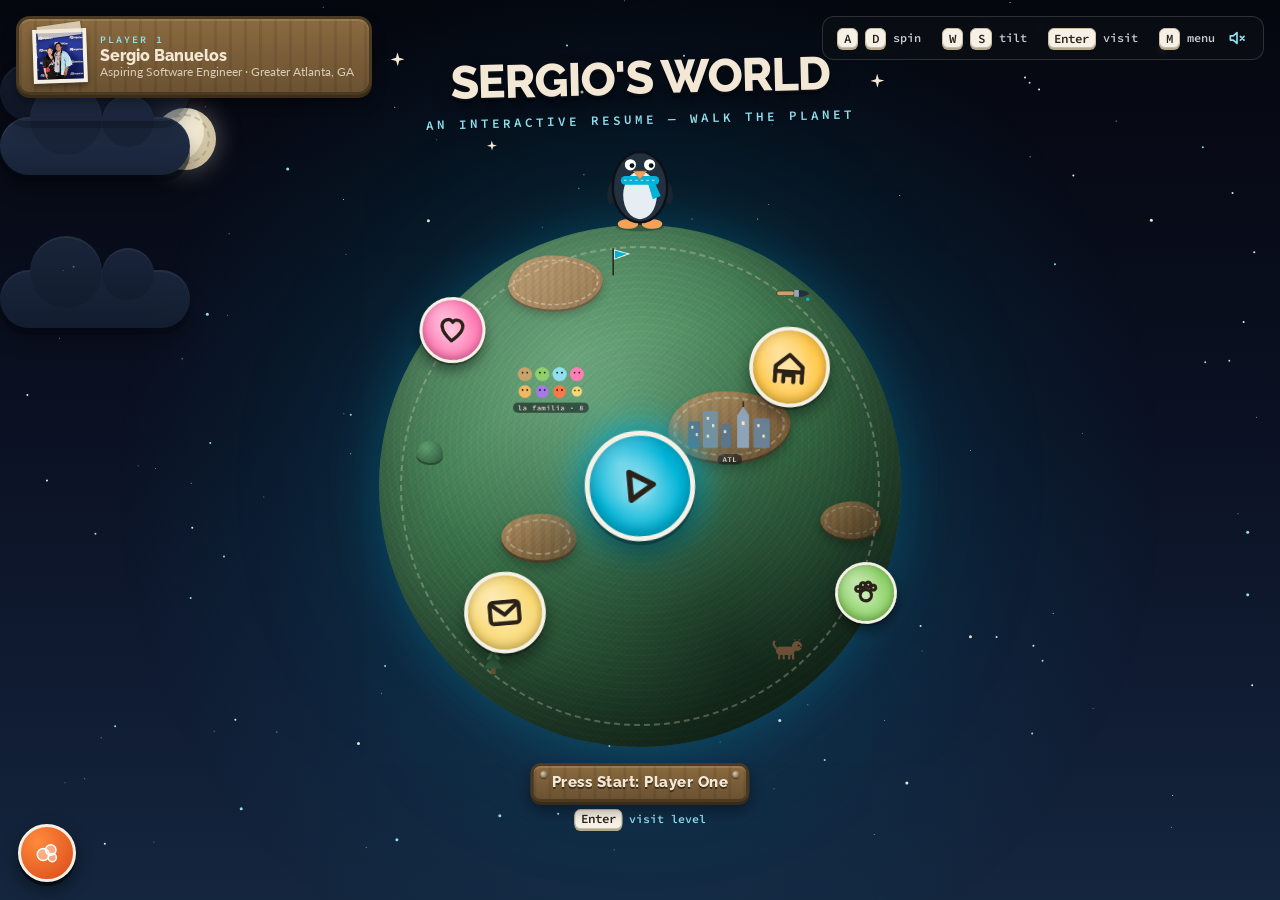
==== commit d68893b7: "Add personal props to the globe and a clock-driven day/night sky - Standing 3D-projected props: Atla" ====
--- a/resume-world.html
+++ b/resume-world.html
@@ -68,7 +68,15 @@
     overflow: hidden; clip: rect(0 0 0 0); white-space: nowrap;
   }
 
-  /* ============ SKY ============ */
+  /* ============ SKY — day/night follows the visitor's clock ============ */
+
+  /* daytime layer cross-fades over the night gradient on <body> */
+  .sky-day {
+    position: fixed; inset: 0; z-index: 0; pointer-events: none;
+    background: linear-gradient(180deg, #6ea7cf 0%, #9cc4e0 42%, #cfd9d2 74%, #ecdfc0 100%);
+    opacity: 0; transition: opacity 4s ease;
+  }
+  html.day .sky-day { opacity: 1; }
 
   .sky-glow {
     position: fixed; left: 50%; top: var(--gy);
@@ -77,14 +85,74 @@
     border-radius: 50%;
     background: radial-gradient(circle at 50% 50%, rgba(0,180,216,.20) 0%, rgba(0,180,216,.07) 42%, transparent 68%);
     pointer-events: none; z-index: 1;
-  }
-
-  .stars { position: fixed; inset: 0; pointer-events: none; z-index: 0; }
+    transition: opacity 4s ease;
+  }
+  html.day .sky-glow { opacity: .45; }
+
+  .stars { position: fixed; inset: 0; pointer-events: none; z-index: 0; transition: opacity 4s ease; }
+  html.day .stars { opacity: 0; }
   .star-layer { position: absolute; top: 0; left: 0; border-radius: 50%; }
   .star-s { width: 1px; height: 1px; }
   .star-m { width: 2px; height: 2px; animation: twinkle 4.2s ease-in-out infinite alternate; }
-  .star-l { width: 3px; height: 3px; animation: twinkle 3.1s ease-in-out -1.6s infinite alternate; }
-  @keyframes twinkle { from { opacity: 1; } to { opacity: .5; } }
+  .star-l { width: 3px; height: 3px; animation: twinkle 2.3s ease-in-out -1.1s infinite alternate; }
+  @keyframes twinkle { from { opacity: 1; } to { opacity: .35; } }
+
+  /* occasional shooting-star glimmer (night only) */
+  .shoot {
+    position: fixed; width: 90px; height: 2px; border-radius: 1px;
+    background: linear-gradient(90deg, transparent, #f2e8d5);
+    opacity: 0; pointer-events: none; z-index: 0;
+    transform: rotate(-24deg);
+  }
+  .shoot-1 { top: 16vh; left: 72vw; animation: shoot 17s linear infinite; }
+  .shoot-2 { top: 9vh; left: 34vw; animation: shoot 23s linear -11s infinite; }
+  @keyframes shoot {
+    0%, 91% { opacity: 0; transform: translate(0, 0) rotate(-24deg); }
+    93% { opacity: .9; }
+    100% { opacity: 0; transform: translate(-38vw, 17vh) rotate(-24deg); }
+  }
+  html.day .shoot { display: none; }
+
+  /* paper moon (night) and cardboard sun (day) */
+  #moon {
+    position: fixed; top: 12vh; left: 12vw; width: 62px; height: 62px;
+    border-radius: 50%; pointer-events: none; z-index: 1;
+    background: radial-gradient(circle at 38% 35%, #fdf8e9, #e5d9b8 78%);
+    box-shadow: inset -12px -8px 0 rgba(140,125,90,.28), 0 0 26px rgba(242,232,213,.35);
+    transition: opacity 4s ease;
+  }
+  #moon::after {
+    content: ""; position: absolute; inset: 6px; border-radius: 50%;
+    border: 2px dashed rgba(140,125,90,.35);
+  }
+  html.day #moon { opacity: 0; }
+
+  #sun {
+    position: fixed; top: 11vh; right: 11vw; width: 86px; height: 86px;
+    pointer-events: none; z-index: 1;
+    opacity: 0; transition: opacity 4s ease;
+  }
+  html.day #sun { opacity: 1; }
+  #sun .rays {
+    position: absolute; inset: 0;
+    background: repeating-conic-gradient(from 0deg, rgba(249,217,118,.85) 0 12deg, transparent 12deg 30deg);
+    border-radius: 50%;
+    animation: sun-spin 70s linear infinite;
+  }
+  #sun .core {
+    position: absolute; inset: 18px; border-radius: 50%;
+    background: radial-gradient(circle at 36% 32%, #fbe9a6, #f3a712 88%);
+    border: 3px solid #f6f1e6;
+    box-shadow: 0 2px 0 rgba(0,0,0,.15), 0 0 30px rgba(249,217,118,.5);
+  }
+  #sun .core::after {
+    content: ""; position: absolute; inset: 5px; border-radius: 50%;
+    border: 2px dashed rgba(122,87,8,.35);
+  }
+  @keyframes sun-spin { to { transform: rotate(360deg); } }
+
+  html.day .cloud { filter: brightness(2.4) saturate(.45); }
+  .cloud { transition: filter 4s ease; }
 
   .cloud {
     position: fixed; width: 190px; height: 58px; border-radius: 40px;
@@ -181,6 +249,22 @@
   }
   .geo.bush::after { display: none; }
 
+  /* standing props on the sphere — projected like markers, non-interactive */
+  .prop {
+    position: fixed; left: 0; top: 0; width: 0; height: 0; overflow: visible;
+    pointer-events: none; will-change: transform, opacity;
+    z-index: 4;
+  }
+  .prop svg { position: absolute; overflow: visible; }
+  .prop svg .ln { stroke: #2a2118; stroke-width: 2; stroke-linecap: round; stroke-linejoin: round; fill: none; }
+  .prop .prop-tag {
+    position: absolute; left: 50%; transform: translateX(-50%);
+    white-space: nowrap;
+    font: 600 9px var(--font-mono); letter-spacing: 1px;
+    color: var(--paper-aged); text-shadow: 0 1px 0 rgba(0,0,0,.5);
+    background: rgba(13,17,23,.55); border-radius: 6px; padding: 1px 6px;
+  }
+
   /* ============ LEVEL MARKERS ============ */
 
   .marker {
@@ -877,7 +961,7 @@
     .star-m, .star-l, .cloud, #pg-waddle, #pg-waddle.walking,
     #scarf-tail, .staged .picado b, .staged .fairy b,
     .big-contacts a.primary, .staged .save-diamond,
-    .sparkle, .status-chip::after,
+    .sparkle, .status-chip::after, .shoot, #sun .rays,
     .walking #pg-flipper-l, .walking #pg-flipper-r { animation: none !important; }
     #scene { transition: none; }
     [data-stagger] { opacity: 1; transform: none; }
@@ -900,11 +984,16 @@
 <body>
 
   <!-- SKY -->
+  <div class="sky-day" aria-hidden="true"></div>
   <div class="stars" aria-hidden="true">
     <div class="star-layer star-s" id="stars-s"></div>
     <div class="star-layer star-m" id="stars-m"></div>
     <div class="star-layer star-l" id="stars-l"></div>
+    <div class="shoot shoot-1"></div>
+    <div class="shoot shoot-2"></div>
   </div>
+  <div id="moon" aria-hidden="true"></div>
+  <div id="sun" aria-hidden="true"><div class="rays"></div><div class="core"></div></div>
   <div class="sky-glow" aria-hidden="true"></div>
   <div class="cloud cloud-1" aria-hidden="true"></div>
   <div class="cloud cloud-2" aria-hidden="true"></div>
@@ -936,9 +1025,10 @@
   <!-- SCENE (zooms during transitions) -->
   <div id="scene" aria-describedby="a11y-help">
 
-    <!-- PLANET (landmass decals are generated and projected by JS) -->
+    <!-- PLANET (landmass decals and props are generated and projected by JS) -->
     <div id="planet" aria-hidden="true"></div>
     <div id="planet-light" aria-hidden="true"></div>
+    <div id="props" aria-hidden="true"></div>
 
     <!-- LEVEL MARKERS (real buttons; positioned by the JS 3D projection) -->
     <div id="markers">
@@ -1529,6 +1619,16 @@
           <p style="margin-bottom:0">My wife, <strong>four dogs, and four cats</strong> &mdash; two of the cats are rescues we could not turn away.</p>
         </div>
         <div class="paper-card" data-stagger style="--i:2">
+          <h3 style="margin-top:0">La familia</h3>
+          <p style="margin-bottom:0">
+            A party of <strong>eight</strong>: Mom and Dad, me (the oldest), <strong>Kim</strong>,
+            <strong>Camilla</strong> and her little daughter, and the two youngest &mdash;
+            <strong>Cielo</strong> and <strong>Dylan</strong>. Our roots trace back to
+            <strong>San Luis Potosí, Mexico</strong>, and there is a family farm in the picture too &mdash;
+            complete with a cow. Both made it onto the globe.
+          </p>
+        </div>
+        <div class="paper-card" data-stagger style="--i:3">
           <h3 style="margin-top:0">Daily routine</h3>
           <p style="margin-bottom:0">
             Weekends start early on a Chattahoochee trail with the pack. Most weekday mornings I commute
@@ -1536,7 +1636,7 @@
             from the hustle, and make the connections that shape my career.
           </p>
         </div>
-        <div class="paper-card" data-stagger style="--i:3">
+        <div class="paper-card" data-stagger style="--i:4">
           <h3 style="margin-top:0">Recharge</h3>
           <p style="margin-bottom:0">
             Ranked <strong>Valorant</strong> and <strong>Overwatch</strong> queues &mdash; read the situation, adapt,
@@ -1544,19 +1644,19 @@
           </p>
         </div>
         <div class="corkboard">
-          <figure class="polaroid" data-stagger style="--i:4"><span class="pin"></span>
+          <figure class="polaroid" data-stagger style="--i:5"><span class="pin"></span>
             <img src="media/collage-atlanta.jpg" alt="Atlanta skyline" width="640" height="480" loading="lazy" decoding="async" />
             <figcaption>Atlanta &mdash; my headspace</figcaption>
           </figure>
-          <figure class="polaroid" data-stagger style="--i:5"><span class="pin"></span>
+          <figure class="polaroid" data-stagger style="--i:6"><span class="pin"></span>
             <img src="media/collage-city.jpg" alt="A downtown city street" width="640" height="480" loading="lazy" decoding="async" />
             <figcaption>City hustle</figcaption>
           </figure>
-          <figure class="polaroid" data-stagger style="--i:6"><span class="pin"></span>
+          <figure class="polaroid" data-stagger style="--i:7"><span class="pin"></span>
             <img src="media/collage-setup.jpg" alt="A gaming battlestation" width="640" height="480" loading="lazy" decoding="async" />
             <figcaption>Battlestation</figcaption>
           </figure>
-          <figure class="polaroid" data-stagger style="--i:7"><span class="pin"></span>
+          <figure class="polaroid" data-stagger style="--i:8"><span class="pin"></span>
             <img src="media/collage-dev.jpg" alt="A developer working on a laptop" width="640" height="480" loading="lazy" decoding="async" />
             <figcaption>Shipping code</figcaption>
           </figure>
@@ -1764,6 +1864,15 @@
         g.el.style.transform = 'translate(' + gx.toFixed(1) + 'px,' + gy.toFixed(1) + 'px) translate(-50%,-50%) scale(' + s.toFixed(3) + ')';
         g.el.style.opacity = clamp((p.z - 0.02) / 0.25, 0, 1).toFixed(2);
       });
+      propEls.forEach(function (g) {
+        var p = project(g.lat, g.lon);
+        var sx = cx + p.x * rpx * 0.97;
+        var sy = cy - p.y * rpx * 0.97;
+        var s = (0.5 + 0.5 * p.z) * (rpx / 310);   /* props shrink with the globe */
+        g.el.style.transform = 'translate(' + sx.toFixed(1) + 'px,' + sy.toFixed(1) + 'px) scale(' + s.toFixed(3) + ')';
+        g.el.style.opacity = clamp((p.z - 0.02) / 0.22, 0, 1).toFixed(2);
+        g.el.style.zIndex = p.z < 0 ? 1 : (3 + Math.round(p.z));
+      });
     }
 
     /* ================= stars (deterministic scatter) ================= */
@@ -1788,6 +1897,121 @@
       planet.appendChild(el);
       geoEls.push({ lat: g.lat, lon: g.lon, el: el });
     });
+
+    /* ================= standing props — the personal touches =================
+       Doodle-style inline SVG scenes pinned to the sphere, bottom-anchored. */
+    var propEls = [];
+    var PROPS = [
+      { lat: 8, lon: 21, w: 110, h: 62, tag: 'ATL', svg:
+        '<rect x="4" y="26" width="16" height="36" rx="2" fill="#5d7488"/>' +
+        '<rect x="24" y="12" width="20" height="50" rx="2" fill="#78909f"/>' +
+        '<rect x="48" y="30" width="14" height="32" rx="2" fill="#5d7488"/>' +
+        '<polygon points="70,62 70,18 78,6 86,18 86,62" fill="#8fa3b8"/>' +
+        '<line x1="78" y1="6" x2="78" y2="0" class="ln"/>' +
+        '<rect x="92" y="22" width="22" height="40" rx="2" fill="#6b8296"/>' +
+        '<rect x="8" y="32" width="3" height="4" fill="#f4e7c0"/><rect x="14" y="42" width="3" height="4" fill="#f4e7c0"/>' +
+        '<rect x="29" y="20" width="3" height="4" fill="#f4e7c0"/><rect x="36" y="30" width="3" height="4" fill="#f4e7c0"/>' +
+        '<rect x="29" y="44" width="3" height="4" fill="#f4e7c0"/><rect x="52" y="38" width="3" height="4" fill="#f4e7c0"/>' +
+        '<rect x="97" y="30" width="3" height="4" fill="#f4e7c0"/><rect x="104" y="44" width="3" height="4" fill="#f4e7c0"/>' +
+        '<rect x="76" y="26" width="4" height="5" fill="#f4e7c0"/>', vb: '0 0 120 64' },
+      { lat: -6, lon: 143, w: 96, h: 67, tag: 'San Luis Potosí', svg:
+        '<rect x="22" y="26" width="10" height="40" rx="5" fill="#5d9c3d"/>' +
+        '<rect x="10" y="34" width="8" height="16" rx="4" fill="#5d9c3d"/>' +
+        '<rect x="14" y="42" width="10" height="6" fill="#5d9c3d"/>' +
+        '<rect x="34" y="30" width="8" height="14" rx="4" fill="#5d9c3d"/>' +
+        '<rect x="30" y="38" width="8" height="6" fill="#5d9c3d"/>' +
+        '<rect x="46" y="28" width="50" height="26" rx="4" fill="#8a6a3f" stroke="#4a3a22" stroke-width="2"/>' +
+        '<rect x="67" y="54" width="7" height="12" fill="#6b5232"/>' +
+        '<text x="71" y="40" text-anchor="middle" font-size="9" font-family="monospace" fill="#f2e8d5">SAN LUIS</text>' +
+        '<text x="71" y="50" text-anchor="middle" font-size="9" font-family="monospace" fill="#f2e8d5">POTOSÍ</text>', vb: '0 0 100 70' },
+      { lat: 46, lon: 62, w: 74, h: 48, tag: '', svg:
+        '<rect x="4" y="26" width="34" height="9" rx="4.5" fill="#c9a36b" stroke="#4a3a22" stroke-width="1.5"/>' +
+        '<rect x="38" y="24" width="9" height="13" rx="1.5" fill="#9aa3b5"/>' +
+        '<path d="M47 24 q14 0 20 7 q-8 7 -20 6 z" fill="#22303f"/>' +
+        '<circle cx="64" cy="42" r="3.4" fill="#00b4d8"/>', vb: '0 0 80 50' },
+      { lat: 16, lon: 178, w: 92, h: 60, tag: 'the farm', svg:
+        '<rect x="14" y="18" width="54" height="27" rx="12" fill="#f6f1e6" stroke="#2a2118" stroke-width="2"/>' +
+        '<ellipse cx="34" cy="28" rx="9" ry="6" fill="#2a2118"/><ellipse cx="55" cy="37" rx="7" ry="5" fill="#2a2118"/>' +
+        '<rect x="62" y="10" width="20" height="18" rx="8" fill="#f6f1e6" stroke="#2a2118" stroke-width="2"/>' +
+        '<rect x="68" y="21" width="14" height="8" rx="4" fill="#e8b4c8"/>' +
+        '<circle cx="70" cy="16" r="1.8" fill="#2a2118"/>' +
+        '<path class="ln" d="M64 10 q-4 -5 -7 -2 M80 10 q4 -5 7 -2"/>' +
+        '<rect x="20" y="43" width="5" height="13" fill="#f6f1e6" stroke="#2a2118" stroke-width="1.5"/>' +
+        '<rect x="32" y="43" width="5" height="13" fill="#f6f1e6" stroke="#2a2118" stroke-width="1.5"/>' +
+        '<rect x="50" y="43" width="5" height="13" fill="#f6f1e6" stroke="#2a2118" stroke-width="1.5"/>' +
+        '<rect x="60" y="43" width="5" height="13" fill="#f6f1e6" stroke="#2a2118" stroke-width="1.5"/>' +
+        '<path class="ln" d="M14 24 q-7 4 -5 14"/>', vb: '0 0 100 60' },
+      { lat: -44, lon: 55, w: 56, h: 42, tag: '', svg:
+        '<rect x="6" y="16" width="34" height="15" rx="7.5" fill="#6b4f36"/>' +
+        '<circle cx="44" cy="15" r="9" fill="#6b4f36"/>' +
+        '<path d="M40 7 l-3 -6 l6 2 z" fill="#4a3a22"/><path d="M48 7 l3 -6 l-6 2 z" fill="#4a3a22"/>' +
+        '<circle cx="47" cy="14" r="1.6" fill="#0d1117"/><circle cx="51" cy="17" r="1.2" fill="#0d1117"/>' +
+        '<rect x="10" y="29" width="4" height="10" fill="#6b4f36"/><rect x="18" y="29" width="4" height="10" fill="#6b4f36"/>' +
+        '<rect x="28" y="29" width="4" height="10" fill="#6b4f36"/><rect x="35" y="29" width="4" height="10" fill="#6b4f36"/>' +
+        '<path d="M6 18 q-6 -6 -3 -11" stroke="#6b4f36" stroke-width="4" fill="none" stroke-linecap="round"/>', vb: '0 0 60 42' },
+      { lat: -46, lon: 222, w: 50, h: 38, tag: '', svg:
+        '<rect x="6" y="14" width="30" height="14" rx="7" fill="#8a6a3f"/>' +
+        '<circle cx="39" cy="13" r="8" fill="#8a6a3f"/>' +
+        '<path d="M35 6 l-2 -5 l5 2 z" fill="#5c4629"/><path d="M43 6 l2 -5 l-5 2 z" fill="#5c4629"/>' +
+        '<circle cx="42" cy="12" r="1.5" fill="#0d1117"/>' +
+        '<rect x="9" y="26" width="4" height="9" fill="#8a6a3f"/><rect x="16" y="26" width="4" height="9" fill="#8a6a3f"/>' +
+        '<rect x="25" y="26" width="4" height="9" fill="#8a6a3f"/><rect x="31" y="26" width="4" height="9" fill="#8a6a3f"/>' +
+        '<path d="M6 16 q-5 -4 -3 -9" stroke="#8a6a3f" stroke-width="4" fill="none" stroke-linecap="round"/>', vb: '0 0 54 38' },
+      { lat: 12, lon: 100, w: 40, h: 40, tag: '', svg:
+        '<path d="M8 38 q0 -18 12 -18 q12 0 12 18 z" fill="#22303f"/>' +
+        '<circle cx="20" cy="13" r="8" fill="#22303f"/>' +
+        '<path d="M14 7 l-2 -6 l6 3 z" fill="#22303f"/><path d="M26 7 l2 -6 l-6 3 z" fill="#22303f"/>' +
+        '<circle cx="17" cy="12" r="1.4" fill="#90e0ef"/><circle cx="23" cy="12" r="1.4" fill="#90e0ef"/>' +
+        '<path d="M32 38 q10 -2 8 -12" stroke="#22303f" stroke-width="4" fill="none" stroke-linecap="round"/>', vb: '0 0 42 40' },
+      { lat: -2, lon: 268, w: 40, h: 40, tag: '', svg:
+        '<path d="M8 38 q0 -18 12 -18 q12 0 12 18 z" fill="#e8944a"/>' +
+        '<circle cx="20" cy="13" r="8" fill="#e8944a"/>' +
+        '<path d="M14 7 l-2 -6 l6 3 z" fill="#e8944a"/><path d="M26 7 l2 -6 l-6 3 z" fill="#e8944a"/>' +
+        '<circle cx="17" cy="12" r="1.4" fill="#2a2118"/><circle cx="23" cy="12" r="1.4" fill="#2a2118"/>' +
+        '<path d="M32 38 q10 -2 8 -12" stroke="#e8944a" stroke-width="4" fill="none" stroke-linecap="round"/>', vb: '0 0 42 40' },
+      { lat: 20, lon: 338, w: 96, h: 46, tag: 'la familia · 8', svg:
+        '<circle cx="12" cy="14" r="9" fill="#c9a36b"/><circle cx="34" cy="14" r="9" fill="#8fd06a"/>' +
+        '<circle cx="56" cy="14" r="9" fill="#90e0ef"/><circle cx="78" cy="14" r="9" fill="#ff7eb6"/>' +
+        '<circle cx="12" cy="36" r="8" fill="#f4b860"/><circle cx="34" cy="36" r="8" fill="#a878e8"/>' +
+        '<circle cx="56" cy="36" r="8" fill="#ff7847"/><circle cx="78" cy="36" r="6.5" fill="#f9d976"/>' +
+        '<g fill="#2a2118"><circle cx="9" cy="12" r="1.2"/><circle cx="15" cy="12" r="1.2"/>' +
+        '<circle cx="31" cy="12" r="1.2"/><circle cx="37" cy="12" r="1.2"/>' +
+        '<circle cx="53" cy="12" r="1.2"/><circle cx="59" cy="12" r="1.2"/>' +
+        '<circle cx="75" cy="12" r="1.2"/><circle cx="81" cy="12" r="1.2"/>' +
+        '<circle cx="9" cy="34" r="1.2"/><circle cx="15" cy="34" r="1.2"/>' +
+        '<circle cx="31" cy="34" r="1.2"/><circle cx="37" cy="34" r="1.2"/>' +
+        '<circle cx="53" cy="34" r="1.2"/><circle cx="59" cy="34" r="1.2"/>' +
+        '<circle cx="75.5" cy="34.5" r="1.1"/><circle cx="80.5" cy="34.5" r="1.1"/></g>', vb: '0 0 90 46' },
+      { lat: 48, lon: 238, w: 46, h: 50, tag: '', svg:
+        '<polygon points="23,4 10,24 36,24" fill="#3e7c4f"/>' +
+        '<polygon points="23,14 6,40 40,40" fill="#2f5d3c"/>' +
+        '<rect x="19" y="40" width="8" height="10" fill="#6b5232"/>', vb: '0 0 46 50' },
+      { lat: -48, lon: 300, w: 46, h: 50, tag: '', svg:
+        '<polygon points="23,4 10,24 36,24" fill="#3e7c4f"/>' +
+        '<polygon points="23,14 6,40 40,40" fill="#2f5d3c"/>' +
+        '<rect x="19" y="40" width="8" height="10" fill="#6b5232"/>', vb: '0 0 46 50' },
+      { lat: 56, lon: 352, w: 34, h: 44, tag: '', svg:
+        '<line x1="6" y1="2" x2="6" y2="42" class="ln"/>' +
+        '<polygon points="8,4 30,10 8,18" fill="#00b4d8" stroke="#f6f1e6" stroke-width="1.5"/>', vb: '0 0 34 44' }
+    ];
+    var propsWrap = document.getElementById('props');
+    PROPS.forEach(function (p) {
+      var el = document.createElement('div');
+      el.className = 'prop';
+      var html = '<svg viewBox="' + p.vb + '" style="width:' + p.w + 'px;height:' + p.h + 'px;left:' + (-p.w / 2) + 'px;top:' + (-p.h) + 'px">' + p.svg + '</svg>';
+      if (p.tag) html += '<span class="prop-tag" style="top:4px">' + p.tag + '</span>';
+      el.innerHTML = html;
+      propsWrap.appendChild(el);
+      propEls.push({ lat: p.lat, lon: p.lon, el: el });
+    });
+
+    /* ================= day/night follows the visitor's clock ================= */
+    function updateDayNight() {
+      var h = new Date().getHours();
+      root.classList.toggle('day', h >= 7 && h < 19);
+    }
+    updateDayNight();
+    setInterval(updateDayNight, 60000);
 
     /* ================= sound (tiny WebAudio blips) ================= */
     function blip(freq, dur) {
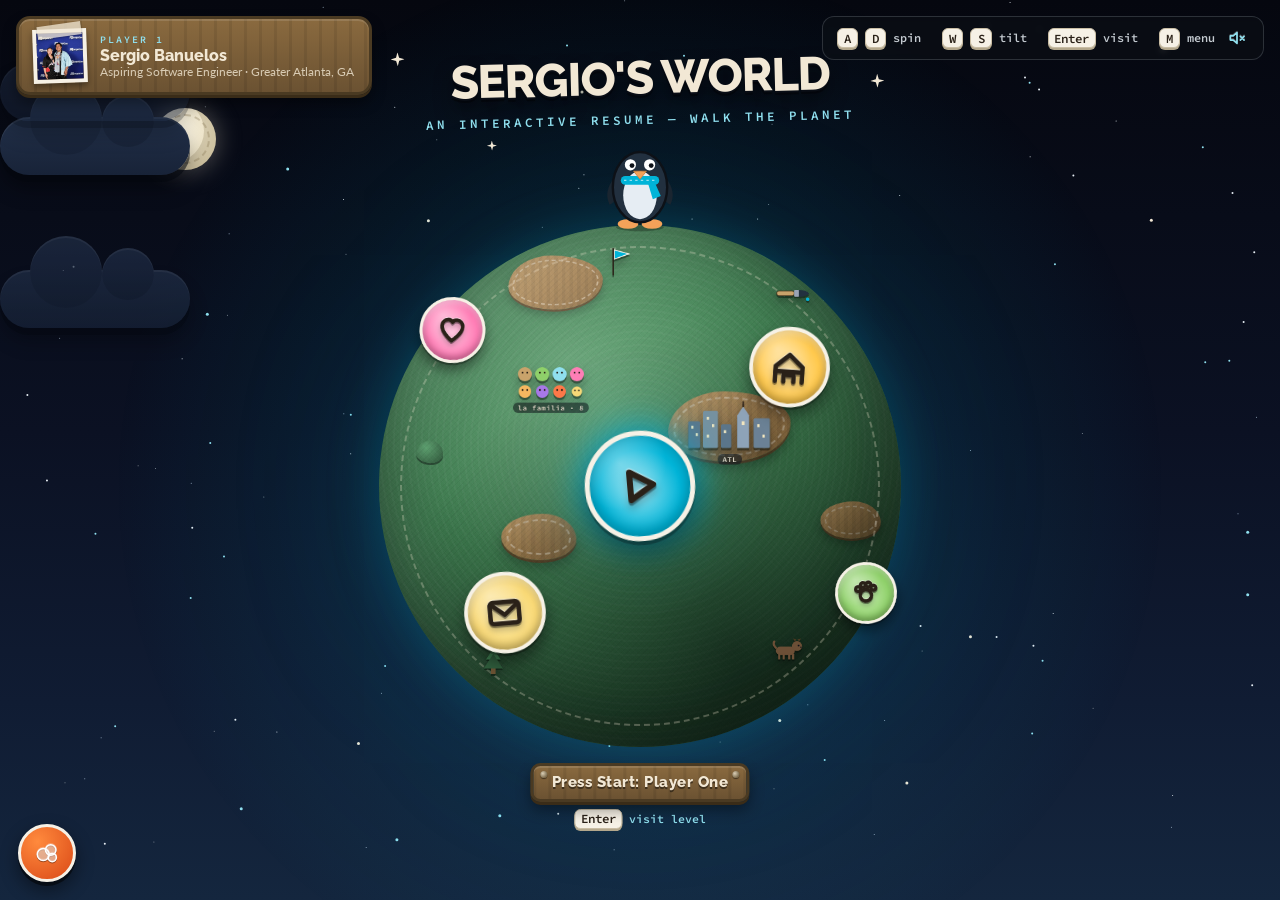
==== commit 80d03845: "Emboss icons with layered 3D depth; penguin keeps its flat indie look Co-Authored-By: Claude Fable 5" ====
--- a/resume-world.html
+++ b/resume-world.html
@@ -154,6 +154,12 @@
   html.day .cloud { filter: brightness(2.4) saturate(.45); }
   .cloud { transition: filter 4s ease; }
 
+  /* dimensional emboss for UI icons everywhere (the penguin keeps its flat indie look) */
+  .tbtn svg, #popit-btn svg, #btn-sound svg, .lv-nav svg, .lv-close svg,
+  .contact-list svg, .big-contacts svg, .medal .orb svg, .paw svg {
+    filter: drop-shadow(0 -1px 0 rgba(255,255,255,.28)) drop-shadow(0 1.5px 0 rgba(0,0,0,.35));
+  }
+
   .cloud {
     position: fixed; width: 190px; height: 58px; border-radius: 40px;
     background: linear-gradient(180deg, #223049 0%, #182338 100%);
@@ -255,7 +261,10 @@
     pointer-events: none; will-change: transform, opacity;
     z-index: 4;
   }
-  .prop svg { position: absolute; overflow: visible; }
+  .prop svg { position: absolute; overflow: visible;
+    /* stacked-paper 3D lift off the felt surface */
+    filter: drop-shadow(0 3px 0 rgba(3,9,6,.4)) drop-shadow(0 7px 7px rgba(0,0,0,.28));
+  }
   .prop svg .ln { stroke: #2a2118; stroke-width: 2; stroke-linecap: round; stroke-linejoin: round; fill: none; }
   .prop .prop-tag {
     position: absolute; left: 50%; transform: translateX(-50%);
@@ -284,7 +293,8 @@
       radial-gradient(circle at 32% 26%, rgba(255,255,255,.4), transparent 46%),
       radial-gradient(circle at 50% 55%, var(--lv-hi) 0%, var(--lv) 55%, var(--lv-deep) 130%);
     border: 4px solid var(--paper);
-    box-shadow: 0 3px 0 rgba(0,0,0,.28), 0 10px 18px rgba(0,0,0,.45), inset 0 -5px 10px rgba(0,0,0,.2);
+    box-shadow: 0 3px 0 rgba(0,0,0,.28), 0 10px 18px rgba(0,0,0,.45),
+                inset 0 4px 7px rgba(255,255,255,.35), inset 0 -5px 10px rgba(0,0,0,.28);
     /* scale via the independent `scale` property so the JS depth transform
        on the parent never re-triggers a transition */
     transition: scale .25s cubic-bezier(.34,1.56,.64,1), box-shadow .25s ease;
@@ -300,8 +310,13 @@
                 inset 0 -.6vmin 1.2vmin rgba(0,0,0,.2),
                 0 0 3vmin var(--lv), 0 0 7vmin rgba(0,180,216,.35);
   }
-  .sticker svg { width: 55%; height: 55%; }
-  .sticker svg * { stroke: var(--ink); stroke-width: 2.4; stroke-linecap: round; stroke-linejoin: round; fill: none; }
+  .sticker svg { width: 55%; height: 55%;
+    /* embossed 3D: top highlight + hard extrusion + soft depth (penguin stays flat) */
+    filter: drop-shadow(0 -1px 0 rgba(255,255,255,.5))
+            drop-shadow(0 2px 0 rgba(0,0,0,.38))
+            drop-shadow(0 4px 3px rgba(0,0,0,.22));
+  }
+  .sticker svg * { stroke: var(--ink); stroke-width: 2.6; stroke-linecap: round; stroke-linejoin: round; fill: none; }
 
   /* per-level accent trios */
   .marker[data-level="start"]    { --lv-hi:#90e0ef; --lv:#00b4d8; --lv-deep:#036e86; }
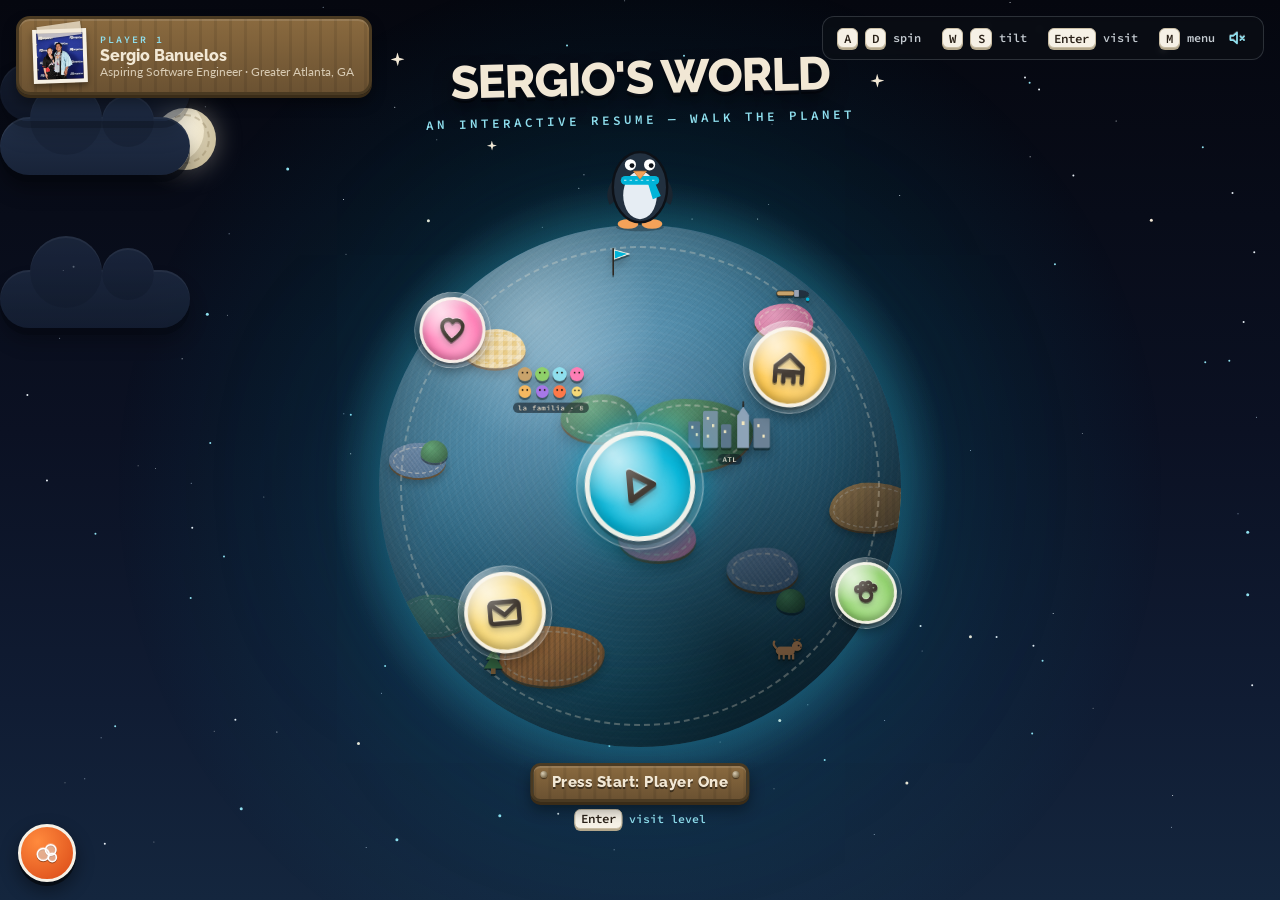
==== commit 4676fcee: "LBP-ify the world: prize bubbles, auras, patchwork quilt planet - Markers are now glassy prize bubbl" ====
--- a/resume-world.html
+++ b/resume-world.html
@@ -186,6 +186,21 @@
 
   /* ============ PLANET ============ */
 
+  /* breathing aura ring behind the planet — LBP pod-planet glow */
+  #planet-aura {
+    position: fixed; left: 50%; top: var(--gy);
+    width: calc(var(--globe-d) * 1.22); height: calc(var(--globe-d) * 1.22);
+    margin: 0; transform: translate(-50%, -50%);
+    border-radius: 50%; pointer-events: none; z-index: 1;
+    background: radial-gradient(circle,
+      transparent 38%, rgba(0,180,216,.28) 46%, rgba(144,224,239,.14) 55%, transparent 68%);
+    animation: aura-breathe 6s ease-in-out infinite;
+  }
+  @keyframes aura-breathe {
+    0%, 100% { transform: translate(-50%, -50%) scale(1); opacity: .8; }
+    50% { transform: translate(-50%, -50%) scale(1.05); opacity: 1; }
+  }
+
   #planet {
     position: fixed;
     left: 50%; top: var(--gy);
@@ -193,9 +208,10 @@
     transform: translate(-50%, -50%);
     border-radius: 50%;
     overflow: hidden;   /* clips landmass decals to the sphere */
+    /* felt-ocean base — the patchwork continents carry the color */
     background:
       repeating-radial-gradient(circle at 50% 42%, rgba(255,255,255,.028) 0 2px, transparent 2px 7px),
-      radial-gradient(circle at 44% 36%, var(--felt-light) 0%, var(--felt-mid) 42%, var(--felt-dark) 68%, var(--felt-deepest) 100%);
+      radial-gradient(circle at 44% 36%, #4a90b8 0%, #33718f 42%, #235a75 68%, #17435c 100%);
     z-index: 2;
   }
   /* felt crosshatch weave */
@@ -216,13 +232,15 @@
     border-radius: 50%;
     pointer-events: none; z-index: 3;
     background:
-      radial-gradient(circle at 36% 26%, rgba(255,255,255,.16), transparent 42%),
-      radial-gradient(circle at 68% 82%, rgba(4,10,8,.55), transparent 60%);
+      radial-gradient(circle at 36% 26%, rgba(255,255,255,.24), transparent 44%),
+      radial-gradient(circle at 30% 18%, rgba(255,255,255,.28), transparent 22%),
+      radial-gradient(circle at 68% 82%, rgba(2,10,16,.62), transparent 60%),
+      radial-gradient(circle at 50% 98%, rgba(0,180,216,.18), transparent 38%);
     box-shadow:
-      inset -2vmin -3vmin 9vmin rgba(3,9,6,.55),
-      inset 2vmin 3vmin 8vmin rgba(255,255,255,.09),
-      0 0 6vmin rgba(0,180,216,.22),
-      0 0 20vmin rgba(0,180,216,.10);
+      inset -2vmin -3.5vmin 10vmin rgba(2,10,16,.6),
+      inset 2vmin 3vmin 9vmin rgba(255,255,255,.13),
+      0 0 7vmin rgba(0,180,216,.30),
+      0 0 22vmin rgba(0,180,216,.13);
   }
   /* stitched "equator" seam hint on the lighting layer */
   #planet-light::after {
@@ -255,6 +273,63 @@
   }
   .geo.bush::after { display: none; }
 
+  /* patchwork fabric materials — the LBP quilt look */
+  .geo.feltg {
+    background:
+      repeating-linear-gradient(45deg, rgba(255,255,255,.03) 0 1px, transparent 1px 4px),
+      radial-gradient(circle at 38% 30%, var(--felt-light), var(--felt-dark) 82%);
+  }
+  .geo.denim {
+    background:
+      repeating-linear-gradient(55deg, rgba(255,255,255,.07) 0 2px, transparent 2px 5px),
+      linear-gradient(145deg, #6b8db0, #46688a);
+  }
+  .geo.cord {
+    background:
+      repeating-linear-gradient(90deg, rgba(0,0,0,.14) 0 3px, transparent 3px 7px),
+      linear-gradient(145deg, #e8944a, #c26d2e);
+  }
+  .geo.pinkf {
+    background:
+      repeating-linear-gradient(-45deg, rgba(255,255,255,.05) 0 1px, transparent 1px 4px),
+      radial-gradient(circle at 35% 30%, #f2a1c4, #d76d9d 85%);
+  }
+  .geo.gingham {
+    background:
+      repeating-linear-gradient(0deg, rgba(255,255,255,.28) 0 6px, transparent 6px 12px),
+      repeating-linear-gradient(90deg, rgba(255,255,255,.28) 0 6px, transparent 6px 12px),
+      #e0b44e;
+  }
+
+  /* ambient LBP score-bubbles drifting up through the scene */
+  .bubble {
+    position: fixed; border-radius: 50%; pointer-events: none;
+    background:
+      radial-gradient(circle at 30% 25%, rgba(255,255,255,.55), rgba(255,255,255,.06) 42%, transparent 60%),
+      radial-gradient(circle at 70% 75%, rgba(144,224,239,.25), transparent 55%);
+    border: 1px solid rgba(255,255,255,.3);
+    box-shadow: inset 0 0 8px rgba(144,224,239,.25), 0 0 12px rgba(144,224,239,.18);
+    opacity: 0;
+  }
+  .bubble.front { z-index: 8; }
+  .bubble.back { z-index: 1; }
+  .bubble.a { animation: bub-a var(--dur) linear var(--delay) infinite; }
+  .bubble.b { animation: bub-b var(--dur) linear var(--delay) infinite; }
+  @keyframes bub-a {
+    0% { transform: translateY(104vh) translateX(0); opacity: 0; }
+    8% { opacity: .85; }
+    55% { transform: translateY(46vh) translateX(22px); }
+    92% { opacity: .7; }
+    100% { transform: translateY(-8vh) translateX(-14px); opacity: 0; }
+  }
+  @keyframes bub-b {
+    0% { transform: translateY(104vh) translateX(0); opacity: 0; }
+    8% { opacity: .7; }
+    50% { transform: translateY(50vh) translateX(-26px); }
+    92% { opacity: .6; }
+    100% { transform: translateY(-8vh) translateX(16px); opacity: 0; }
+  }
+
   /* standing props on the sphere — projected like markers, non-interactive */
   .prop {
     position: fixed; left: 0; top: 0; width: 0; height: 0; overflow: visible;
@@ -290,18 +365,46 @@
     border-radius: 50%;
     display: grid; place-items: center;
     background:
-      radial-gradient(circle at 32% 26%, rgba(255,255,255,.4), transparent 46%),
+      radial-gradient(circle at 32% 24%, rgba(255,255,255,.6), transparent 44%),
       radial-gradient(circle at 50% 55%, var(--lv-hi) 0%, var(--lv) 55%, var(--lv-deep) 130%);
     border: 4px solid var(--paper);
     box-shadow: 0 3px 0 rgba(0,0,0,.28), 0 10px 18px rgba(0,0,0,.45),
-                inset 0 4px 7px rgba(255,255,255,.35), inset 0 -5px 10px rgba(0,0,0,.28);
+                inset 0 4px 7px rgba(255,255,255,.4), inset 0 -5px 10px rgba(0,0,0,.28);
     /* scale via the independent `scale` property so the JS depth transform
        on the parent never re-triggers a transition */
     transition: scale .25s cubic-bezier(.34,1.56,.64,1), box-shadow .25s ease;
     transform: rotate(var(--tilt));
+    animation: stk-bob 2.8s ease-in-out infinite alternate;
+  }
+  @keyframes stk-bob {
+    from { transform: rotate(var(--tilt)) translateY(-2px); }
+    to   { transform: rotate(var(--tilt)) translateY(3px); }
+  }
+  /* soft per-level color aura behind each prize bubble */
+  .sticker::before {
+    content: ""; position: absolute; inset: -20%; border-radius: 50%; z-index: -1;
+    background: radial-gradient(circle, var(--lv) 0%, transparent 62%);
+    opacity: .34; filter: blur(6px);
+  }
+  /* glassy prize-bubble shell over the sticker face */
+  .sticker::after {
+    content: ""; position: absolute; inset: -13%; border-radius: 50%;
+    background:
+      radial-gradient(circle at 30% 22%, rgba(255,255,255,.55), rgba(255,255,255,.08) 38%, transparent 55%),
+      radial-gradient(circle at 72% 82%, rgba(255,255,255,.16), transparent 45%);
+    border: 1.5px solid rgba(255,255,255,.4);
+    box-shadow: inset 0 0 14px rgba(255,255,255,.22);
+    pointer-events: none;
   }
   .marker:nth-of-type(odd)  .sticker { --tilt: -5deg; }
   .marker:nth-of-type(even) .sticker { --tilt: 4deg; }
+  .marker:nth-of-type(3n)   .sticker { animation-delay: -.9s; }
+  .marker:nth-of-type(3n+1) .sticker { animation-delay: -1.9s; }
+  .marker.active .sticker::before { animation: aura-pulse 1.6s ease-in-out infinite; }
+  @keyframes aura-pulse {
+    0%, 100% { opacity: .4; transform: scale(1); }
+    50% { opacity: .75; transform: scale(1.14); }
+  }
   .marker:hover .sticker, .marker:focus-visible .sticker { scale: 1.12; }
   .marker:focus-visible .sticker { outline: 3px solid var(--accent-light); outline-offset: 3px; }
   .marker.active .sticker {
@@ -977,7 +1080,9 @@
     #scarf-tail, .staged .picado b, .staged .fairy b,
     .big-contacts a.primary, .staged .save-diamond,
     .sparkle, .status-chip::after, .shoot, #sun .rays,
+    .sticker, .marker.active .sticker::before, #planet-aura,
     .walking #pg-flipper-l, .walking #pg-flipper-r { animation: none !important; }
+    .bubble { display: none; }
     #scene { transition: none; }
     [data-stagger] { opacity: 1; transform: none; }
     .staged [data-stagger] { transition: none; }
@@ -1041,6 +1146,7 @@
   <div id="scene" aria-describedby="a11y-help">
 
     <!-- PLANET (landmass decals and props are generated and projected by JS) -->
+    <div id="planet-aura" aria-hidden="true"></div>
     <div id="planet" aria-hidden="true"></div>
     <div id="planet-light" aria-hidden="true"></div>
     <div id="props" aria-hidden="true"></div>
@@ -1765,14 +1871,20 @@
       { id: 'homebase', lat: 38,  lon: 290, name: 'Home Base: McDonough' },
       { id: 'contact',  lat: -30, lon: 322, name: 'New Game+: The Google Run' }
     ];
-    /* decorative cardboard landmasses (avoid marker spots) */
+    /* patchwork continents — quilted fabric covers most of the felt ocean */
     var GEOS = [
-      { lat: 14,  lon: 22,  cls: '' },       { lat: -8,  lon: 60,  cls: 'small' },
-      { lat: 30,  lon: 100, cls: '' },       { lat: -42, lon: 118, cls: 'bush' },
-      { lat: 5,   lon: 145, cls: 'small' },  { lat: -18, lon: 190, cls: '' },
-      { lat: 46,  lon: 208, cls: 'bush' },   { lat: 20,  lon: 235, cls: 'small' },
-      { lat: -40, lon: 262, cls: '' },       { lat: 8,   lon: 300, cls: 'bush' },
-      { lat: -12, lon: 335, cls: 'small' },  { lat: 56,  lon: 322, cls: '' }
+      { lat: 12,  lon: 12,  cls: 'feltg' },        { lat: -20, lon: 32,  cls: 'denim small' },
+      { lat: 42,  lon: 52,  cls: 'pinkf small' },  { lat: -5,  lon: 72,  cls: '' },
+      { lat: 26,  lon: 92,  cls: 'gingham small' },{ lat: -38, lon: 108, cls: 'feltg' },
+      { lat: 8,   lon: 126, cls: 'cord small' },   { lat: 48,  lon: 148, cls: 'feltg' },
+      { lat: -22, lon: 158, cls: 'denim' },        { lat: 12,  lon: 186, cls: 'pinkf small' },
+      { lat: -46, lon: 200, cls: 'gingham small' },{ lat: 30,  lon: 218, cls: 'feltg small' },
+      { lat: -8,  lon: 238, cls: '' },             { lat: 50,  lon: 262, cls: 'cord small' },
+      { lat: -32, lon: 278, cls: 'feltg' },        { lat: 6,   lon: 294, cls: 'denim small' },
+      { lat: 34,  lon: 314, cls: 'gingham small' },{ lat: -44, lon: 330, cls: 'cord' },
+      { lat: 16,  lon: 350, cls: 'feltg small' },  { lat: -12, lon: 4,   cls: 'pinkf small' },
+      { lat: -42, lon: 118, cls: 'bush' },         { lat: 46,  lon: 206, cls: 'bush' },
+      { lat: 8,   lon: 302, cls: 'bush' },         { lat: -28, lon: 44,  cls: 'bush' }
     ];
     var ACCEL = 240, MAX_SPEED = 110, FRICTION = 4.0, STOP_EPS = 0.4, DT_MAX = 0.05;
     var ALIGN_IN = 16, ALIGN_OUT = 22;   /* degrees off front-center, with hysteresis */
@@ -2020,6 +2132,23 @@
       propEls.push({ lat: p.lat, lon: p.lon, el: el });
     });
 
+    /* ================= ambient score bubbles ================= */
+    (function () {
+      var wrap = document.createDocumentFragment();
+      for (var i = 0; i < 12; i++) {
+        var b = document.createElement('div');
+        var size = 10 + frac(Math.sin(i * 12.9898) * 43758.5453) * 26;
+        b.className = 'bubble ' + (i % 2 ? 'a' : 'b') + ' ' + (i % 3 ? 'back' : 'front');
+        b.style.width = size.toFixed(0) + 'px';
+        b.style.height = size.toFixed(0) + 'px';
+        b.style.left = (frac(Math.sin(i * 78.233) * 12543.2331) * 94 + 3) + 'vw';
+        b.style.setProperty('--dur', (15 + frac(Math.sin(i * 3.7)) * 12).toFixed(1) + 's');
+        b.style.setProperty('--delay', (-frac(Math.sin(i * 9.1)) * 20).toFixed(1) + 's');
+        wrap.appendChild(b);
+      }
+      document.body.appendChild(wrap);
+    })();
+
     /* ================= day/night follows the visitor's clock ================= */
     function updateDayNight() {
       var h = new Date().getHours();
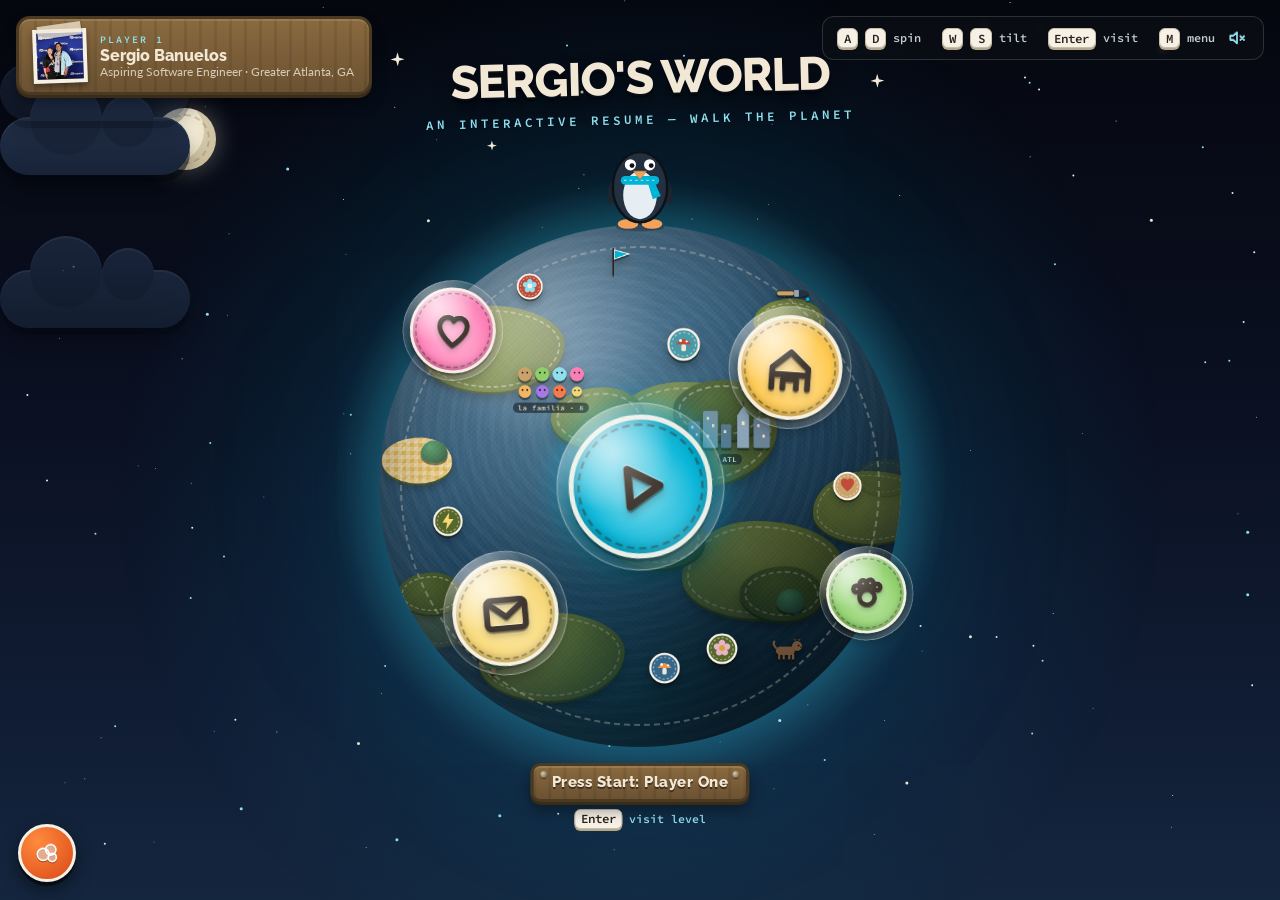
==== commit db7c2de5: "Match the LBP planet references: green continents return, badge density up - Navy fabric ocean with " ====
--- a/resume-world.html
+++ b/resume-world.html
@@ -208,10 +208,11 @@
     transform: translate(-50%, -50%);
     border-radius: 50%;
     overflow: hidden;   /* clips landmass decals to the sphere */
-    /* felt-ocean base — the patchwork continents carry the color */
+    /* deep navy fabric ocean with swirl ribs — LBP planet base */
     background:
-      repeating-radial-gradient(circle at 50% 42%, rgba(255,255,255,.028) 0 2px, transparent 2px 7px),
-      radial-gradient(circle at 44% 36%, #4a90b8 0%, #33718f 42%, #235a75 68%, #17435c 100%);
+      repeating-radial-gradient(circle at 42% 38%, rgba(255,255,255,.03) 0 5px, transparent 5px 13px),
+      repeating-radial-gradient(circle at 50% 42%, rgba(255,255,255,.02) 0 2px, transparent 2px 7px),
+      radial-gradient(circle at 44% 36%, #35678a 0%, #26506e 42%, #193c55 68%, #10293c 100%);
     z-index: 2;
   }
   /* felt crosshatch weave */
@@ -248,23 +249,36 @@
     border: 2px dashed rgba(242,232,213,.28);
   }
 
-  /* cardboard landmass decals — positioned on the sphere by JS 3D projection */
+  /* landmass decals — positioned on the sphere by JS 3D projection.
+     Default = big olive-green felt continent (LBP khaki land) */
   .geo {
     position: absolute; left: 0; top: 0;
-    width: 26%; height: 15%;
+    width: 36%; height: 22%;
     border-radius: 46% 54% 52% 48% / 58% 44% 56% 42%;
+    background:
+      repeating-linear-gradient(45deg, rgba(255,255,255,.04) 0 1px, transparent 1px 4px),
+      radial-gradient(circle at 38% 30%, #8a9a48 0%, #6d7f36 48%, #55672a 82%);
+    box-shadow: 0 3px 0 #3e4c1e, 0 8px 14px rgba(0,0,0,.3);
+    will-change: transform, opacity;
+    pointer-events: none;
+  }
+  .geo::after {
+    content: ""; position: absolute; inset: 6px;
+    border-radius: inherit; border: 2px dashed rgba(242,232,213,.5);
+  }
+  .geo.small { width: 20%; height: 13%; border-radius: 55% 45% 48% 52% / 50% 55% 45% 50%; }
+  .geo.mossy {
+    background:
+      repeating-linear-gradient(-45deg, rgba(0,0,0,.06) 0 2px, transparent 2px 5px),
+      radial-gradient(circle at 40% 32%, #57702e, #3e5222 80%);
+    box-shadow: 0 3px 0 #2b3a16, 0 8px 14px rgba(0,0,0,.3);
+  }
+  .geo.kraft {
     background:
       repeating-linear-gradient(90deg, rgba(0,0,0,.06) 0 5px, transparent 5px 11px),
       linear-gradient(145deg, var(--kraft-light) 0%, var(--kraft-mid) 55%, var(--kraft-dark) 100%);
     box-shadow: 0 3px 0 var(--kraft-edge), 0 8px 14px rgba(0,0,0,.3);
-    will-change: transform, opacity;
-    pointer-events: none;
-  }
-  .geo::after {
-    content: ""; position: absolute; inset: 6px;
-    border-radius: inherit; border: 2px dashed rgba(242,232,213,.5);
-  }
-  .geo.small { width: 16%; height: 10%; border-radius: 55% 45% 48% 52% / 50% 55% 45% 50%; }
+  }
   .geo.bush {
     width: 7%; height: 6%;
     border-radius: 50% 50% 45% 55% / 60% 60% 40% 40%;
@@ -359,7 +373,10 @@
   }
   .sticker {
     --tilt: -4deg;
-    --sz: clamp(58px, 10vmin, 92px);
+    --sz: clamp(74px, 13vmin, 120px);
+    /* embroidered stitch ring just inside the die-cut border */
+    outline: 2px dashed rgba(42,33,24,.42);
+    outline-offset: -9px;
     position: absolute; left: calc(var(--sz) / -2); top: calc(var(--sz) / -2);
     width: var(--sz); height: var(--sz);
     border-radius: 50%;
@@ -1871,18 +1888,22 @@
       { id: 'homebase', lat: 38,  lon: 290, name: 'Home Base: McDonough' },
       { id: 'contact',  lat: -30, lon: 322, name: 'New Game+: The Google Run' }
     ];
-    /* patchwork continents — quilted fabric covers most of the felt ocean */
+    /* patchwork continents — big olive-green felt land over a navy fabric ocean,
+       with darker moss sub-patches layered on top (LBP planet look) */
     var GEOS = [
-      { lat: 12,  lon: 12,  cls: 'feltg' },        { lat: -20, lon: 32,  cls: 'denim small' },
-      { lat: 42,  lon: 52,  cls: 'pinkf small' },  { lat: -5,  lon: 72,  cls: '' },
-      { lat: 26,  lon: 92,  cls: 'gingham small' },{ lat: -38, lon: 108, cls: 'feltg' },
-      { lat: 8,   lon: 126, cls: 'cord small' },   { lat: 48,  lon: 148, cls: 'feltg' },
-      { lat: -22, lon: 158, cls: 'denim' },        { lat: 12,  lon: 186, cls: 'pinkf small' },
-      { lat: -46, lon: 200, cls: 'gingham small' },{ lat: 30,  lon: 218, cls: 'feltg small' },
-      { lat: -8,  lon: 238, cls: '' },             { lat: 50,  lon: 262, cls: 'cord small' },
-      { lat: -32, lon: 278, cls: 'feltg' },        { lat: 6,   lon: 294, cls: 'denim small' },
-      { lat: 34,  lon: 314, cls: 'gingham small' },{ lat: -44, lon: 330, cls: 'cord' },
-      { lat: 16,  lon: 350, cls: 'feltg small' },  { lat: -12, lon: 4,   cls: 'pinkf small' },
+      { lat: 12,  lon: 12,  cls: '' },             { lat: 18,  lon: 20,  cls: 'mossy small' },
+      { lat: -20, lon: 32,  cls: '' },             { lat: -26, lon: 40,  cls: 'mossy small' },
+      { lat: 42,  lon: 55,  cls: 'small' },        { lat: -5,  lon: 72,  cls: '' },
+      { lat: 2,   lon: 84,  cls: 'mossy small' },  { lat: 26,  lon: 95,  cls: 'denim small' },
+      { lat: -38, lon: 108, cls: '' },             { lat: 8,   lon: 126, cls: 'small' },
+      { lat: 48,  lon: 148, cls: '' },             { lat: -22, lon: 158, cls: '' },
+      { lat: -16, lon: 168, cls: 'mossy small' },  { lat: 12,  lon: 186, cls: 'small' },
+      { lat: -46, lon: 200, cls: 'kraft small' },  { lat: 30,  lon: 218, cls: '' },
+      { lat: 36,  lon: 228, cls: 'mossy small' },  { lat: -8,  lon: 238, cls: '' },
+      { lat: 50,  lon: 262, cls: 'small' },        { lat: -32, lon: 278, cls: '' },
+      { lat: -26, lon: 288, cls: 'mossy small' },  { lat: 6,   lon: 294, cls: 'gingham small' },
+      { lat: 34,  lon: 314, cls: '' },             { lat: -44, lon: 330, cls: '' },
+      { lat: 16,  lon: 350, cls: 'small' },        { lat: -12, lon: 4,   cls: 'mossy small' },
       { lat: -42, lon: 118, cls: 'bush' },         { lat: 46,  lon: 206, cls: 'bush' },
       { lat: 8,   lon: 302, cls: 'bush' },         { lat: -28, lon: 44,  cls: 'bush' }
     ];
@@ -2121,11 +2142,36 @@
         '<line x1="6" y1="2" x2="6" y2="42" class="ln"/>' +
         '<polygon points="8,4 30,10 8,18" fill="#00b4d8" stroke="#f6f1e6" stroke-width="1.5"/>', vb: '0 0 34 44' }
     ];
+    /* embroidered mini-badges — dense LBP badge coverage between the levels */
+    function badge(motif, fill) {
+      return '<circle cx="22" cy="22" r="20" fill="' + fill + '" stroke="#f6f1e6" stroke-width="3"/>' +
+             '<circle cx="22" cy="22" r="15.5" fill="none" stroke="rgba(246,241,230,.55)" stroke-width="1.5" stroke-dasharray="3 3"/>' +
+             motif;
+    }
+    var BADGES = [
+      { lat: 34, lon: 12, m: badge('<rect x="19" y="22" width="6" height="9" rx="2" fill="#f2e8d5"/><path d="M12 22 q10 -14 20 0 z" fill="#c24b3a"/><circle cx="18" cy="17" r="2" fill="#fff"/><circle cx="26" cy="18" r="1.6" fill="#fff"/>', '#4a9aa8') },
+      { lat: -40, lon: 25, m: badge('<g fill="#e8b4c8"><circle cx="22" cy="14" r="4.5"/><circle cx="29" cy="19" r="4.5"/><circle cx="26" cy="27" r="4.5"/><circle cx="18" cy="27" r="4.5"/><circle cx="15" cy="19" r="4.5"/></g><circle cx="22" cy="21" r="4" fill="#d9a13b"/>', '#55672a') },
+      { lat: 54, lon: 95, m: badge('<path d="M22 10 L25 18 L33 18 L27 23 L29 31 L22 26 L15 31 L17 23 L11 18 L19 18 Z" fill="#f9d976"/>', '#7c5cb0') },
+      { lat: 0, lon: 55, m: badge('<path d="M22 30 C22 30 12 23 12 16.5 C12 12.6 15 10.5 17.8 10.5 C19.6 10.5 21.2 11.5 22 13 C22.8 11.5 24.4 10.5 26.2 10.5 C29 10.5 32 12.6 32 16.5 C32 23 22 30 22 30 Z" fill="#c24b3a"/>', '#c9a36b') },
+      { lat: -44, lon: 145, m: badge('<circle cx="22" cy="22" r="7" fill="#f9d976"/><g stroke="#f9d976" stroke-width="2" stroke-linecap="round"><line x1="22" y1="9" x2="22" y2="12"/><line x1="22" y1="32" x2="22" y2="35"/><line x1="9" y1="22" x2="12" y2="22"/><line x1="32" y1="22" x2="35" y2="22"/><line x1="13" y1="13" x2="15" y2="15"/><line x1="29" y1="29" x2="31" y2="31"/><line x1="31" y1="13" x2="29" y2="15"/><line x1="15" y1="29" x2="13" y2="31"/></g>', '#26506e') },
+      { lat: 26, lon: 152, m: badge('<rect x="10" y="17" width="24" height="12" rx="6" fill="#22303f"/><circle cx="16" cy="23" r="2" fill="#90e0ef"/><circle cx="28" cy="21.5" r="1.6" fill="#ff7eb6"/><circle cx="30.5" cy="24.5" r="1.6" fill="#8fd06a"/>', '#d9a13b') },
+      { lat: 54, lon: 188, m: badge('<path d="M12 28 L12 18 L17 22 L22 14 L27 22 L32 18 L32 28 Z" fill="#f9d976" stroke="#a37d18" stroke-width="1"/>', '#c24b3a') },
+      { lat: -42, lon: 250, m: badge('<ellipse cx="22" cy="26" rx="6" ry="4.8" fill="#f2e8d5"/><circle cx="15" cy="19" r="2.4" fill="#f2e8d5"/><circle cx="20" cy="16" r="2.4" fill="#f2e8d5"/><circle cx="25" cy="16.5" r="2.4" fill="#f2e8d5"/><circle cx="29.5" cy="19.5" r="2.4" fill="#f2e8d5"/>', '#7c5cb0') },
+      { lat: 22, lon: 258, m: badge('<path d="M18 30 V13 L30 10 V26" fill="none" stroke="#f2e8d5" stroke-width="2.5" stroke-linejoin="round"/><ellipse cx="15.5" cy="30" rx="3.5" ry="2.8" fill="#f2e8d5"/><ellipse cx="27.5" cy="26" rx="3.5" ry="2.8" fill="#f2e8d5"/>', '#4a9aa8') },
+      { lat: 52, lon: 315, m: badge('<g fill="#90e0ef"><circle cx="22" cy="14" r="4.5"/><circle cx="29" cy="19" r="4.5"/><circle cx="26" cy="27" r="4.5"/><circle cx="18" cy="27" r="4.5"/><circle cx="15" cy="19" r="4.5"/></g><circle cx="22" cy="21" r="4" fill="#f6f1e6"/>', '#c24b3a') },
+      { lat: -8, lon: 310, m: badge('<path d="M24 9 L14 24 L21 24 L19 35 L30 19 L23 19 Z" fill="#f9d976"/>', '#55672a') },
+      { lat: -46, lon: 8, m: badge('<rect x="19" y="22" width="6" height="9" rx="2" fill="#f2e8d5"/><path d="M12 22 q10 -14 20 0 z" fill="#e8944a"/><circle cx="18" cy="17" r="2" fill="#fff"/><circle cx="27" cy="18" r="1.6" fill="#fff"/>', '#35678a') }
+    ];
+    BADGES.forEach(function (b) {
+      PROPS.push({ lat: b.lat, lon: b.lon, w: 44, h: 44, tag: '', svg: b.m, vb: '0 0 44 44', c: 1 });
+    });
     var propsWrap = document.getElementById('props');
     PROPS.forEach(function (p) {
       var el = document.createElement('div');
       el.className = 'prop';
-      var html = '<svg viewBox="' + p.vb + '" style="width:' + p.w + 'px;height:' + p.h + 'px;left:' + (-p.w / 2) + 'px;top:' + (-p.h) + 'px">' + p.svg + '</svg>';
+      /* scenic props stand on the surface (bottom-anchored); badges lie flat (centered) */
+      var top = p.c ? (-p.h / 2) : (-p.h);
+      var html = '<svg viewBox="' + p.vb + '" style="width:' + p.w + 'px;height:' + p.h + 'px;left:' + (-p.w / 2) + 'px;top:' + top + 'px">' + p.svg + '</svg>';
       if (p.tag) html += '<span class="prop-tag" style="top:4px">' + p.tag + '</span>';
       el.innerHTML = html;
       propsWrap.appendChild(el);
@@ -2229,8 +2275,9 @@
       }
     }
 
-    function syncPenguin() {
-      var speed = Math.abs(vy) + Math.abs(vp);
+    /* drive the waddle from any motion source: physics velocity OR live drag.
+       speed in deg/s sets cadence; vyLike's sign sets which way he faces. */
+    function syncPenguin(speed, vyLike) {
       var walking = speed > 8;
       if (walking !== walkingClass) {
         walkingClass = walking;
@@ -2238,8 +2285,8 @@
         if (!walking) waddle.style.animationDuration = '';
       }
       if (walking) {
-        waddle.style.animationDuration = clamp(0.9 - (speed / MAX_SPEED) * 0.45, 0.45, 0.9) + 's';
-        var f = vy < -1 ? 1 : vy > 1 ? -1 : lastFacing; /* story-forward = right */
+        waddle.style.animationDuration = clamp(0.9 - (speed / MAX_SPEED) * 0.45, 0.4, 0.9) + 's';
+        var f = vyLike < -1 ? 1 : vyLike > 1 ? -1 : lastFacing; /* story-forward = right */
         if (f !== lastFacing) { lastFacing = f; facing.style.transform = 'scaleX(' + f + ')'; }
       }
     }
@@ -2272,7 +2319,7 @@
       if (pitch === -60 || pitch === 60) vp = 0;
       render();
       updateAlignment();
-      syncPenguin();
+      syncPenguin(Math.abs(vy) + Math.abs(vp), vy);
       if (vy === 0 && vp === 0 && dirY === 0 && dirP === 0 && !springTarget && !springing) { rafId = null; return; }
       rafId = requestAnimationFrame(tick);
     }
@@ -2717,6 +2764,7 @@
     /* globe drag / fling — both axes, surface follows the pointer */
     (function () {
       var dragging = false, lastX = 0, lastY = 0, lastT = 0, lastDX = 0, lastDY = 0, lastDT = 16;
+      var dragIdleT = null;
       var K_DRAG = 0.30; /* deg per px */
       scene.addEventListener('pointerdown', function (e) {
         if (state !== 'WORLD' || RM || popitOpen) return;
@@ -2733,18 +2781,24 @@
         vy = 0; vp = 0; springTarget = null;
         render();
         updateAlignment();
+        /* waddle at the live drag speed, facing the direction of the pull */
+        var dragVY = K_DRAG * lastDX / (lastDT / 1000);
+        var dragVP = K_DRAG * lastDY / (lastDT / 1000);
+        syncPenguin(Math.min(Math.abs(dragVY) + Math.abs(dragVP), 220), dragVY);
+        clearTimeout(dragIdleT);
+        dragIdleT = setTimeout(function () { if (dragging) syncPenguin(0, 0); }, 130);
         lastX = e.clientX; lastY = e.clientY; lastT = now;
         if (!titleFaded) { titleFaded = true; worldTitle.classList.add('faded'); }
       });
       window.addEventListener('pointerup', function () {
         if (!dragging) return;
         dragging = false;
-        if (performance.now() - lastT > 100) { vy = 0; vp = 0; return; }
+        if (performance.now() - lastT > 100) { vy = 0; vp = 0; syncPenguin(0, 0); return; }
         vy = clamp(K_DRAG * lastDX / (lastDT / 1000), -170, 170);
         vp = clamp(K_DRAG * lastDY / (lastDT / 1000), -110, 110);
         wake();
       });
-      window.addEventListener('pointercancel', function () { dragging = false; });
+      window.addEventListener('pointercancel', function () { dragging = false; syncPenguin(0, 0); });
     })();
 
     /* ================= lifecycle ================= */
